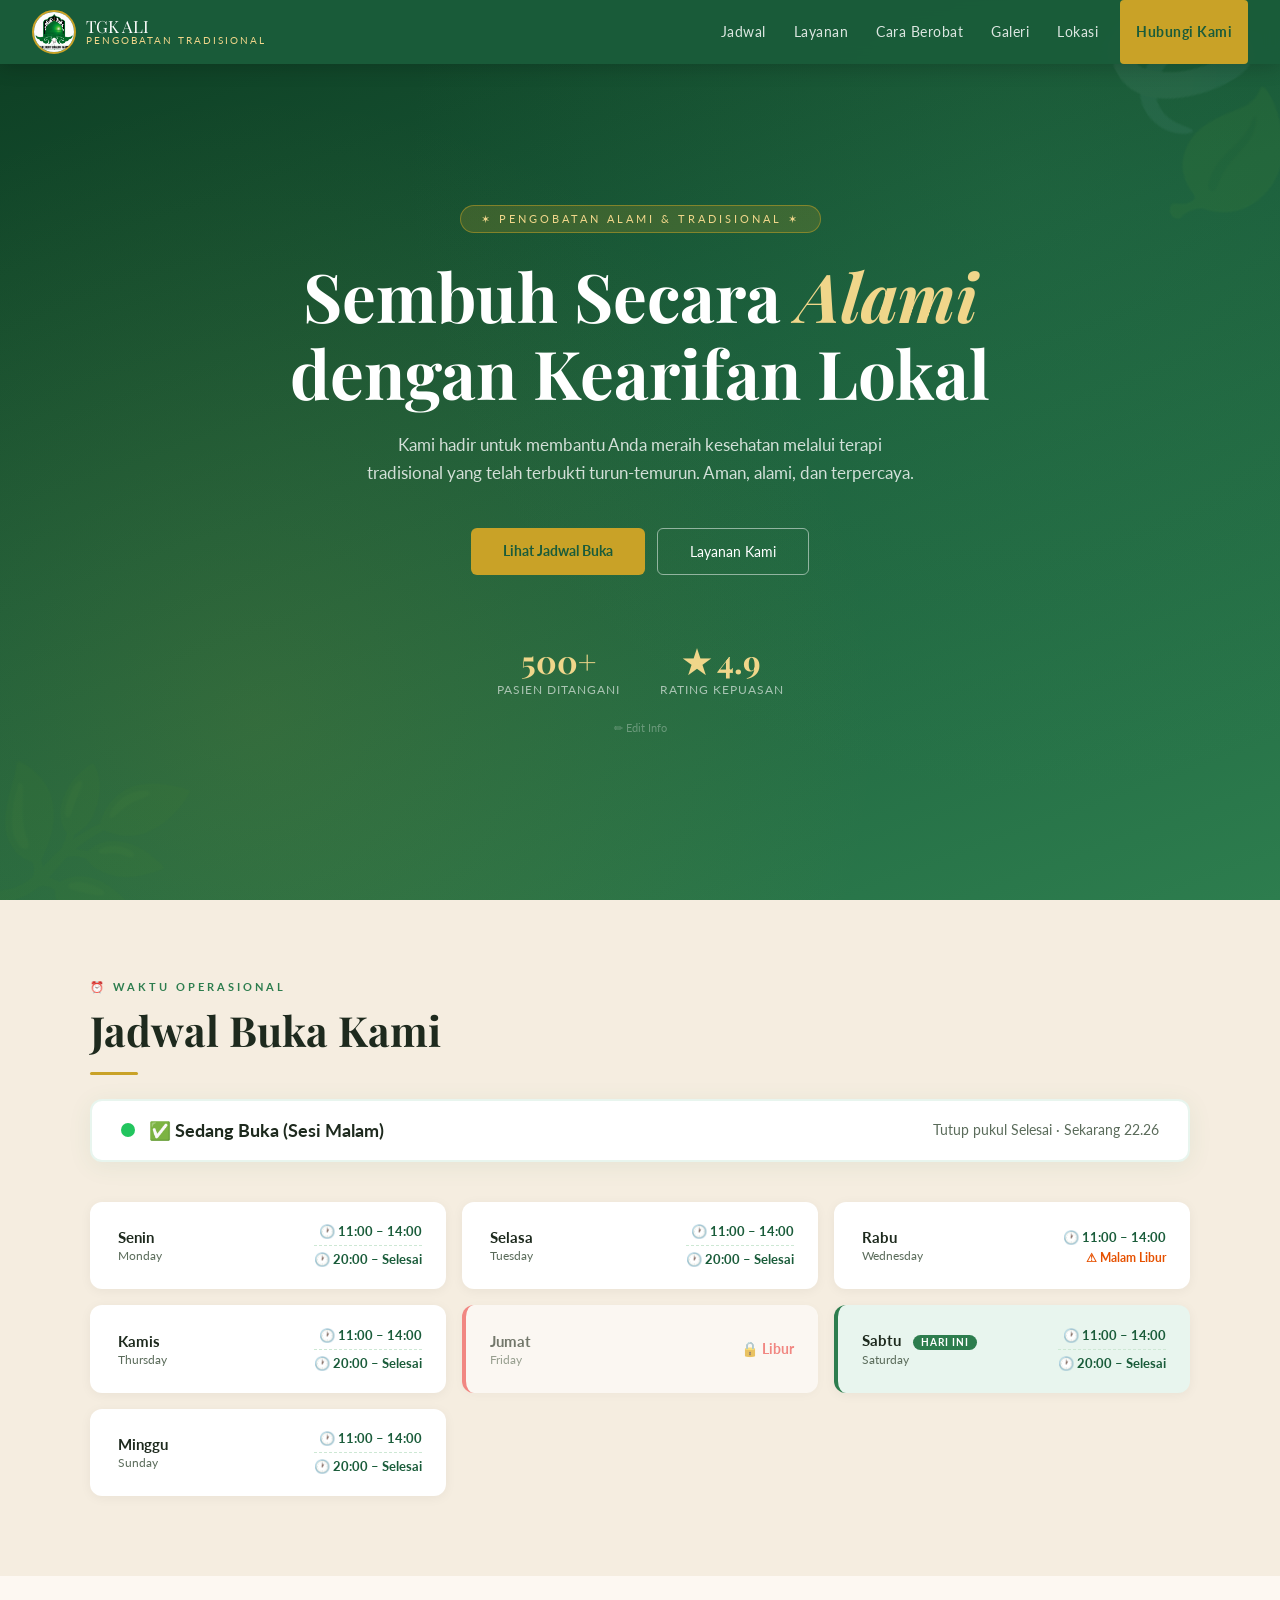
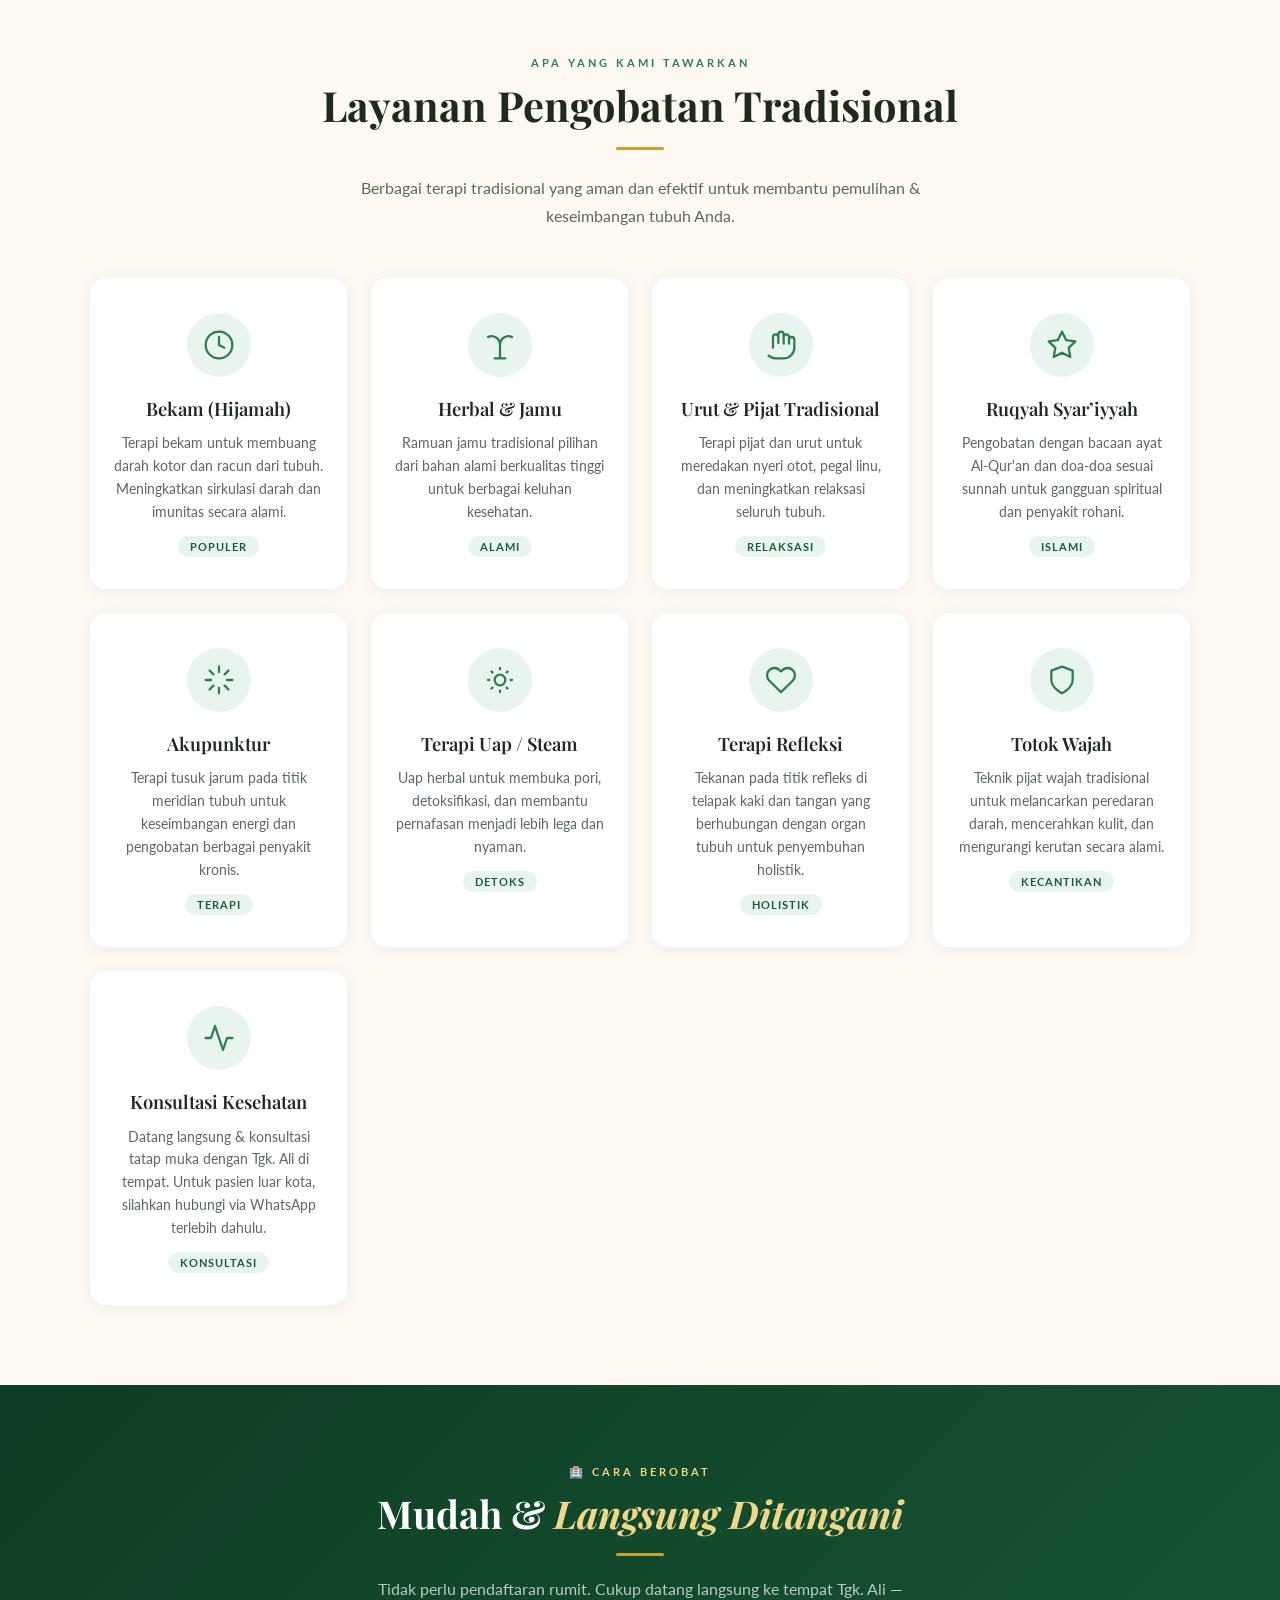
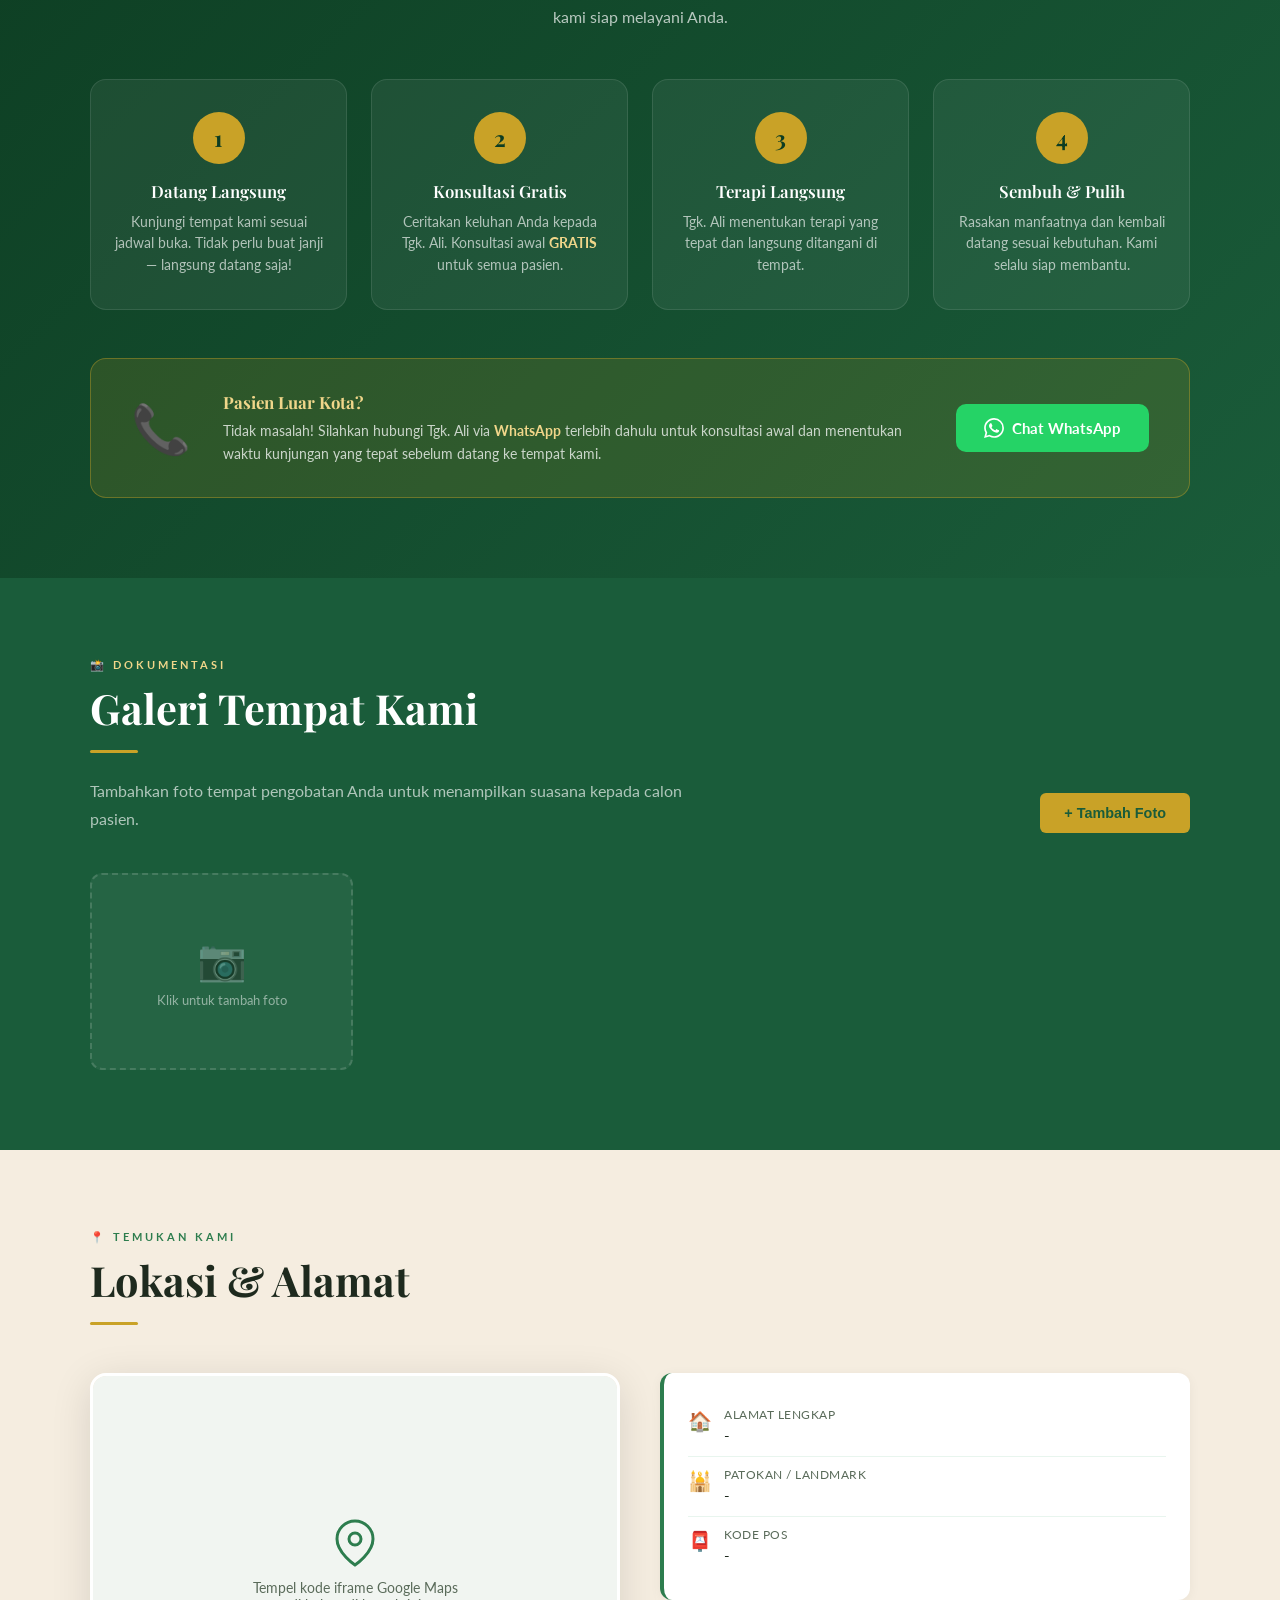
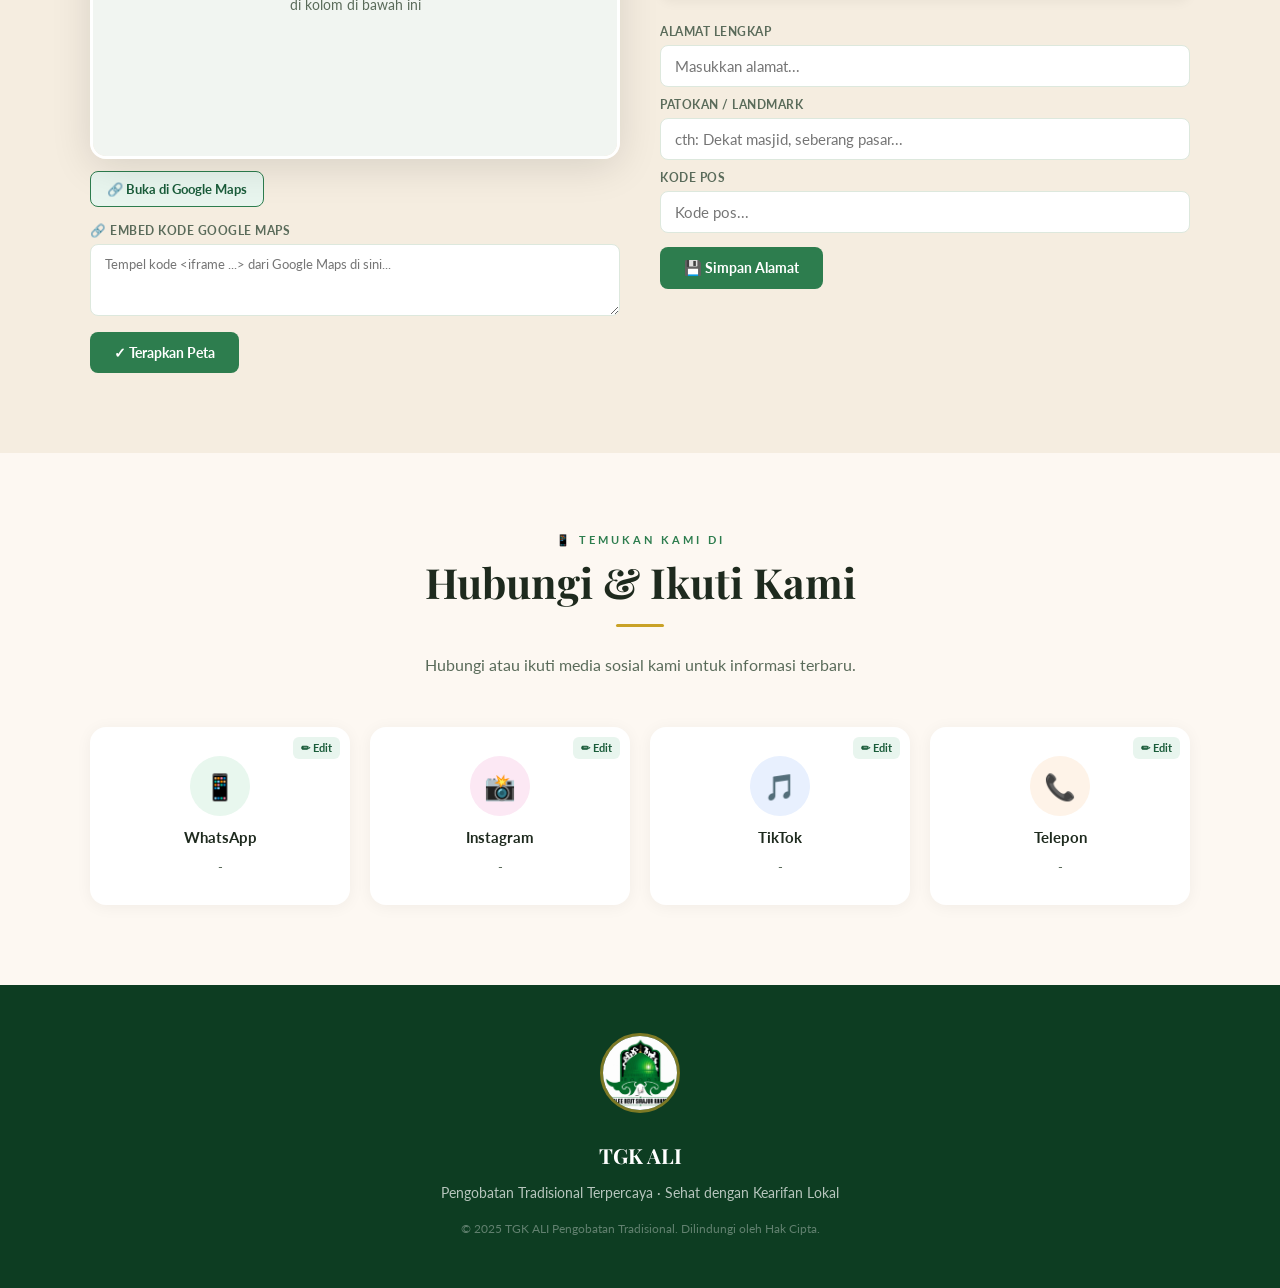
==== index.html @ 370a88fe "Refactor hero section and update address details" ====
<!DOCTYPE html>
<html lang="id">
<head>
<meta charset="UTF-8">
<meta name="viewport" content="width=device-width, initial-scale=1.0">
<title>Pengobatan Tradisional TGK ALI</title>
<link rel="preconnect" href="https://fonts.googleapis.com">
<link href="https://fonts.googleapis.com/css2?family=Playfair+Display:ital,wght@0,400;0,600;0,700;1,400&family=Lato:wght@300;400;700&display=swap" rel="stylesheet">
<link rel="stylesheet" href="style.css">
</head>
<body>

<!-- NAV -->
<nav>
  <a href="#hero" class="nav-brand">
    <img src="[data-uri]" alt="Logo" class="nav-logo-img">
    <div class="nav-brand-text">TGK ALI<small>Pengobatan Tradisional</small></div>
  </a>
  <ul class="nav-links">
    <li><a href="#jadwal">Jadwal</a></li>
    <li><a href="#layanan">Layanan</a></li>
    <li><a href="#daftar">Cara Berobat</a></li>
    <li><a href="#galeri">Galeri</a></li>
    <li><a href="#maps">Lokasi</a></li>
    <li><a href="#kontak" class="nav-cta">Hubungi Kami</a></li>
  </ul>
  <div class="hamburger" onclick="toggleMenu()">
    <span></span><span></span><span></span>
  </div>
</nav>
<div class="mobile-menu" id="mobileMenu">
  <a href="#jadwal" onclick="toggleMenu()">&#x23F0; Jadwal</a>
  <a href="#layanan" onclick="toggleMenu()">Layanan</a>
  <a href="#daftar" onclick="toggleMenu()">&#x1F3E5; Cara Berobat</a>
  <a href="#galeri" onclick="toggleMenu()">&#x1F4F8; Galeri</a>
  <a href="#maps" onclick="toggleMenu()">&#x1F4CD; Lokasi</a>
  <a href="#kontak" onclick="toggleMenu()">&#x1F4DE; Hubungi Kami</a>
</div>

<!-- HERO -->
<section id="hero">
  <div class="hero-pattern"></div>
  <div class="hero-leaf l1">&#x1F343;</div>
  <div class="hero-leaf l2">&#x1F33F;</div>
  <div class="hero-content">
    <div class="hero-badge">&#x2736; Pengobatan Alami &amp; Tradisional &#x2736;</div>
    <h1 class="hero-title">Sembuh Secara <em>Alami</em><br>dengan Kearifan Lokal</h1>
    <p class="hero-sub">Kami hadir untuk membantu Anda meraih kesehatan melalui terapi tradisional yang telah terbukti turun-temurun. Aman, alami, dan terpercaya.</p>
    <div class="hero-btns">
      <a href="#jadwal" class="btn-emas">Lihat Jadwal Buka</a>
      <a href="#layanan" class="btn-outline">Layanan Kami</a>
    </div>
    <div class="hero-stats">
      <div class="hero-stat">
        <div class="hero-stat-num" id="statPasien">500+</div>
        <div class="hero-stat-lbl">Pasien Ditangani</div>
      </div>
      <div class="hero-stat">
        <div class="hero-stat-num" id="statRating">&#x2605; 4.9</div>
        <div class="hero-stat-lbl">Rating Kepuasan</div>
      </div>
    </div>
    <p style="margin-top:1.5rem;font-size:0.7rem;color:rgba(255,255,255,0.3);cursor:pointer;" onclick="bukaEditStats()">&#x270F; Edit Info</p>
  </div>
</section>

<!-- JADWAL -->
<section id="jadwal">
  <div class="container">
    <div class="reveal">
      <div class="section-label">&#x23F0; Waktu Operasional</div>
      <h2 class="section-title">Jadwal Buka Kami</h2>
      <div class="section-line"></div>
    </div>
    <div class="status-bar reveal" id="statusBar">
      <div class="status-dot" id="statusDot"></div>
      <span class="status-text" id="statusTeks">Memuat status...</span>
      <span class="status-sub" id="statusSub"></span>
    </div>
    <div class="jadwal-grid reveal" id="jadwalGrid"></div>
  </div>
</section>

<!-- LAYANAN -->
<section id="layanan">
  <div class="container">
    <div style="text-align:center;" class="reveal">
      <div class="section-label">Apa yang Kami Tawarkan</div>
      <h2 class="section-title">Layanan Pengobatan Tradisional</h2>
      <div class="section-line" style="margin:0 auto 1.5rem;"></div>
      <p class="section-desc" style="margin:0 auto;">Berbagai terapi tradisional yang aman dan efektif untuk membantu pemulihan &amp; keseimbangan tubuh Anda.</p>
    </div>
    <div class="layanan-grid reveal">
      <div class="layanan-card">
        <div class="layanan-icon"><svg width="32" height="32" viewBox="0 0 24 24" fill="none" stroke="#2d7d4e" stroke-width="1.7" stroke-linecap="round" stroke-linejoin="round"><circle cx="12" cy="12" r="10"/><polyline points="12 6 12 12 16 14"/></svg></div>
        <div class="layanan-name">Bekam (Hijamah)</div>
        <p class="layanan-desc">Terapi bekam untuk membuang darah kotor dan racun dari tubuh. Meningkatkan sirkulasi darah dan imunitas secara alami.</p>
        <div class="layanan-tag">Populer</div>
      </div>
      <div class="layanan-card">
        <div class="layanan-icon"><svg width="32" height="32" viewBox="0 0 24 24" fill="none" stroke="#2d7d4e" stroke-width="1.7" stroke-linecap="round" stroke-linejoin="round"><path d="M12 22V12M12 12C12 7 7 4 3 6M12 12C12 7 17 4 21 6M8 22h8"/></svg></div>
        <div class="layanan-name">Herbal &amp; Jamu</div>
        <p class="layanan-desc">Ramuan jamu tradisional pilihan dari bahan alami berkualitas tinggi untuk berbagai keluhan kesehatan.</p>
        <div class="layanan-tag">Alami</div>
      </div>
      <div class="layanan-card">
        <div class="layanan-icon"><svg width="32" height="32" viewBox="0 0 24 24" fill="none" stroke="#2d7d4e" stroke-width="1.7" stroke-linecap="round" stroke-linejoin="round"><path d="M18 11V6a2 2 0 0 0-4 0v5M14 10V4a2 2 0 0 0-4 0v6M10 10.5V6a2 2 0 0 0-4 0v8"/><path d="M18 8a2 2 0 1 1 4 0v6a8 8 0 0 1-8 8H8a8 8 0 0 1-5.29-2.03"/></svg></div>
        <div class="layanan-name">Urut &amp; Pijat Tradisional</div>
        <p class="layanan-desc">Terapi pijat dan urut untuk meredakan nyeri otot, pegal linu, dan meningkatkan relaksasi seluruh tubuh.</p>
        <div class="layanan-tag">Relaksasi</div>
      </div>
      <div class="layanan-card">
        <div class="layanan-icon"><svg width="32" height="32" viewBox="0 0 24 24" fill="none" stroke="#2d7d4e" stroke-width="1.7" stroke-linecap="round" stroke-linejoin="round"><path d="M12 2l3.09 6.26L22 9.27l-5 4.87 1.18 6.88L12 17.77l-6.18 3.25L7 14.14 2 9.27l6.91-1.01L12 2z"/></svg></div>
        <div class="layanan-name">Ruqyah Syar&#x2019;iyyah</div>
        <p class="layanan-desc">Pengobatan dengan bacaan ayat Al-Qur&#x27;an dan doa-doa sesuai sunnah untuk gangguan spiritual dan penyakit rohani.</p>
        <div class="layanan-tag">Islami</div>
      </div>
      <div class="layanan-card">
        <div class="layanan-icon"><svg width="32" height="32" viewBox="0 0 24 24" fill="none" stroke="#2d7d4e" stroke-width="1.7" stroke-linecap="round"><line x1="12" y1="2" x2="12" y2="6"/><line x1="12" y1="18" x2="12" y2="22"/><line x1="4.93" y1="4.93" x2="7.76" y2="7.76"/><line x1="16.24" y1="16.24" x2="19.07" y2="19.07"/><line x1="2" y1="12" x2="6" y2="12"/><line x1="18" y1="12" x2="22" y2="12"/><line x1="4.93" y1="19.07" x2="7.76" y2="16.24"/><line x1="16.24" y1="7.76" x2="19.07" y2="4.93"/></svg></div>
        <div class="layanan-name">Akupunktur</div>
        <p class="layanan-desc">Terapi tusuk jarum pada titik meridian tubuh untuk keseimbangan energi dan pengobatan berbagai penyakit kronis.</p>
        <div class="layanan-tag">Terapi</div>
      </div>
      <div class="layanan-card">
        <div class="layanan-icon"><svg width="32" height="32" viewBox="0 0 24 24" fill="none" stroke="#2d7d4e" stroke-width="1.7" stroke-linecap="round"><circle cx="12" cy="12" r="4"/><path d="M3 12h1m16 0h1M12 3v1m0 16v1M5.6 5.6l.7.7m11.4-.7l-.7.7M5.6 18.4l.7-.7m11.4.7l-.7-.7"/></svg></div>
        <div class="layanan-name">Terapi Uap / Steam</div>
        <p class="layanan-desc">Uap herbal untuk membuka pori, detoksifikasi, dan membantu pernafasan menjadi lebih lega dan nyaman.</p>
        <div class="layanan-tag">Detoks</div>
      </div>
      <div class="layanan-card">
        <div class="layanan-icon"><svg width="32" height="32" viewBox="0 0 24 24" fill="none" stroke="#2d7d4e" stroke-width="1.7" stroke-linecap="round" stroke-linejoin="round"><path d="M20.84 4.61a5.5 5.5 0 0 0-7.78 0L12 5.67l-1.06-1.06a5.5 5.5 0 0 0-7.78 7.78l1.06 1.06L12 21.23l7.78-7.78 1.06-1.06a5.5 5.5 0 0 0 0-7.78z"/></svg></div>
        <div class="layanan-name">Terapi Refleksi</div>
        <p class="layanan-desc">Tekanan pada titik refleks di telapak kaki dan tangan yang berhubungan dengan organ tubuh untuk penyembuhan holistik.</p>
        <div class="layanan-tag">Holistik</div>
      </div>
      <div class="layanan-card">
        <div class="layanan-icon"><svg width="32" height="32" viewBox="0 0 24 24" fill="none" stroke="#2d7d4e" stroke-width="1.7" stroke-linecap="round" stroke-linejoin="round"><path d="M12 22s8-4 8-10V5l-8-3-8 3v7c0 6 8 10 8 10z"/></svg></div>
        <div class="layanan-name">Totok Wajah</div>
        <p class="layanan-desc">Teknik pijat wajah tradisional untuk melancarkan peredaran darah, mencerahkan kulit, dan mengurangi kerutan secara alami.</p>
        <div class="layanan-tag">Kecantikan</div>
      </div>
      <div class="layanan-card">
        <div class="layanan-icon"><svg width="32" height="32" viewBox="0 0 24 24" fill="none" stroke="#2d7d4e" stroke-width="1.7" stroke-linecap="round" stroke-linejoin="round"><path d="M22 12h-4l-3 9L9 3l-3 9H2"/></svg></div>
        <div class="layanan-name">Konsultasi Kesehatan</div>
        <p class="layanan-desc">Datang langsung &amp; konsultasi tatap muka dengan Tgk. Ali di tempat. Untuk pasien luar kota, silahkan hubungi via WhatsApp terlebih dahulu.</p>
        <div class="layanan-tag">Konsultasi</div>
      </div>
    </div>
  </div>
</section>

<!-- CARA BEROBAT -->
<section id="daftar" style="background:linear-gradient(135deg,#0d3d22 0%,#1a5c3a 100%);padding:80px 2rem;">
  <div class="container">
    <div style="text-align:center;" class="reveal">
      <div style="font-size:0.7rem;letter-spacing:3px;text-transform:uppercase;color:#f0d68a;font-weight:700;margin-bottom:0.6rem;">&#x1F3E5; Cara Berobat</div>
      <h2 style="font-family:'Playfair Display',Georgia,serif;font-size:clamp(1.8rem,3vw,2.6rem);color:#fff;line-height:1.25;margin-bottom:1rem;">Mudah &amp; <em style="color:#f0d68a;font-style:italic;">Langsung Ditangani</em></h2>
      <div style="width:48px;height:3px;background:#c9a227;border-radius:2px;margin:0 auto 1.2rem;"></div>
      <p style="color:rgba(255,255,255,0.7);font-size:1rem;line-height:1.75;max-width:560px;margin:0 auto;">Tidak perlu pendaftaran rumit. Cukup datang langsung ke tempat Tgk. Ali &mdash; kami siap melayani Anda.</p>
    </div>
    <div style="display:grid;grid-template-columns:repeat(auto-fit,minmax(200px,1fr));gap:24px;margin:3rem 0;" class="reveal">
      <div style="text-align:center;padding:2rem 1.2rem;background:rgba(255,255,255,0.06);border:1px solid rgba(255,255,255,0.1);border-radius:16px;">
        <div style="width:52px;height:52px;background:#c9a227;border-radius:50%;display:flex;align-items:center;justify-content:center;margin:0 auto 1rem;font-family:'Playfair Display',serif;font-size:1.4rem;font-weight:700;color:#0d3d22;">1</div>
        <div style="font-family:'Playfair Display',serif;color:#fff;font-size:1.05rem;font-weight:600;margin-bottom:0.6rem;">Datang Langsung</div>
        <p style="color:rgba(255,255,255,0.65);font-size:0.85rem;line-height:1.6;">Kunjungi tempat kami sesuai jadwal buka. Tidak perlu buat janji &mdash; langsung datang saja!</p>
      </div>
      <div style="text-align:center;padding:2rem 1.2rem;background:rgba(255,255,255,0.06);border:1px solid rgba(255,255,255,0.1);border-radius:16px;">
        <div style="width:52px;height:52px;background:#c9a227;border-radius:50%;display:flex;align-items:center;justify-content:center;margin:0 auto 1rem;font-family:'Playfair Display',serif;font-size:1.4rem;font-weight:700;color:#0d3d22;">2</div>
        <div style="font-family:'Playfair Display',serif;color:#fff;font-size:1.05rem;font-weight:600;margin-bottom:0.6rem;">Konsultasi Gratis</div>
        <p style="color:rgba(255,255,255,0.65);font-size:0.85rem;line-height:1.6;">Ceritakan keluhan Anda kepada Tgk. Ali. Konsultasi awal <strong style="color:#f0d68a;">GRATIS</strong> untuk semua pasien.</p>
      </div>
      <div style="text-align:center;padding:2rem 1.2rem;background:rgba(255,255,255,0.06);border:1px solid rgba(255,255,255,0.1);border-radius:16px;">
        <div style="width:52px;height:52px;background:#c9a227;border-radius:50%;display:flex;align-items:center;justify-content:center;margin:0 auto 1rem;font-family:'Playfair Display',serif;font-size:1.4rem;font-weight:700;color:#0d3d22;">3</div>
        <div style="font-family:'Playfair Display',serif;color:#fff;font-size:1.05rem;font-weight:600;margin-bottom:0.6rem;">Terapi Langsung</div>
        <p style="color:rgba(255,255,255,0.65);font-size:0.85rem;line-height:1.6;">Tgk. Ali menentukan terapi yang tepat dan langsung ditangani di tempat.</p>
      </div>
      <div style="text-align:center;padding:2rem 1.2rem;background:rgba(255,255,255,0.06);border:1px solid rgba(255,255,255,0.1);border-radius:16px;">
        <div style="width:52px;height:52px;background:#c9a227;border-radius:50%;display:flex;align-items:center;justify-content:center;margin:0 auto 1rem;font-family:'Playfair Display',serif;font-size:1.4rem;font-weight:700;color:#0d3d22;">4</div>
        <div style="font-family:'Playfair Display',serif;color:#fff;font-size:1.05rem;font-weight:600;margin-bottom:0.6rem;">Sembuh &amp; Pulih</div>
        <p style="color:rgba(255,255,255,0.65);font-size:0.85rem;line-height:1.6;">Rasakan manfaatnya dan kembali datang sesuai kebutuhan. Kami selalu siap membantu.</p>
      </div>
    </div>
    <div class="reveal" style="background:rgba(201,162,39,0.15);border:1.5px solid rgba(201,162,39,0.4);border-radius:16px;padding:2rem 2.5rem;display:flex;align-items:center;gap:2rem;flex-wrap:wrap;">
      <div style="font-size:3rem;flex-shrink:0;">&#x1F4DE;</div>
      <div style="flex:1;min-width:200px;">
        <div style="color:#f0d68a;font-weight:700;font-size:1.05rem;font-family:'Playfair Display',serif;margin-bottom:0.4rem;">Pasien Luar Kota?</div>
        <p style="color:rgba(255,255,255,0.75);font-size:0.9rem;line-height:1.6;">Tidak masalah! Silahkan hubungi Tgk. Ali via <strong style="color:#f0d68a;">WhatsApp</strong> terlebih dahulu untuk konsultasi awal dan menentukan waktu kunjungan yang tepat sebelum datang ke tempat kami.</p>
      </div>
      <button onclick="bukaWA()" style="background:#25d366;color:#fff;font-weight:700;padding:14px 28px;border-radius:10px;border:none;cursor:pointer;font-size:0.92rem;font-family:'Lato',sans-serif;display:flex;align-items:center;gap:8px;white-space:nowrap;transition:all 0.2s;flex-shrink:0;" onmouseover="this.style.background='#1fba58'" onmouseout="this.style.background='#25d366'">
        <svg width="20" height="20" viewBox="0 0 24 24" fill="currentColor"><path d="M17.472 14.382c-.297-.149-1.758-.867-2.03-.967-.273-.099-.471-.148-.67.15-.197.297-.767.966-.94 1.164-.173.199-.347.223-.644.075-.297-.15-1.255-.463-2.39-1.475-.883-.788-1.48-1.761-1.653-2.059-.173-.297-.018-.458.13-.606.134-.133.298-.347.446-.52.149-.174.198-.298.298-.497.099-.198.05-.371-.025-.52-.075-.149-.669-1.612-.916-2.207-.242-.579-.487-.5-.669-.51-.173-.008-.371-.01-.57-.01-.198 0-.52.074-.792.372-.272.297-1.04 1.016-1.04 2.479 0 1.462 1.065 2.875 1.213 3.074.149.198 2.096 3.2 5.077 4.487.709.306 1.262.489 1.694.625.712.227 1.36.195 1.871.118.571-.085 1.758-.719 2.006-1.413.248-.694.248-1.289.173-1.413-.074-.124-.272-.198-.57-.347m-5.421 7.403h-.004a9.87 9.87 0 0 1-5.031-1.378l-.361-.214-3.741.982.998-3.648-.235-.374a9.86 9.86 0 0 1-1.51-5.26c.001-5.45 4.436-9.884 9.888-9.884 2.64 0 5.122 1.03 6.988 2.898a9.825 9.825 0 0 1 2.893 6.994c-.003 5.45-4.437 9.884-9.885 9.884m8.413-18.297A11.815 11.815 0 0 0 12.05 0C5.495 0 .16 5.335.157 11.892c0 2.096.547 4.142 1.588 5.945L.057 24l6.305-1.654a11.882 11.882 0 0 0 5.683 1.448h.005c6.554 0 11.89-5.335 11.893-11.893a11.821 11.821 0 0 0-3.48-8.413z"/></svg>
        Chat WhatsApp
      </button>
    </div>
  </div>
</section>

<!-- GALERI -->
<section id="galeri">
  <div class="container">
    <div class="reveal" style="display:flex;justify-content:space-between;align-items:flex-end;flex-wrap:wrap;gap:1rem;">
      <div>
        <div class="section-label">&#x1F4F8; Dokumentasi</div>
        <h2 class="section-title" style="color:#fff;">Galeri Tempat Kami</h2>
        <div class="section-line"></div>
        <p class="section-desc" style="color:rgba(255,255,255,0.65);">Tambahkan foto tempat pengobatan Anda untuk menampilkan suasana kepada calon pasien.</p>
      </div>
      <button class="btn-tambah-foto" onclick="document.getElementById('inputFoto').click()">+ Tambah Foto</button>
    </div>
    <input type="file" id="inputFoto" accept="image/*" multiple onchange="tambahFoto(this)">
    <div class="galeri-grid reveal" id="galeriGrid">
      <div class="foto-item" onclick="document.getElementById('inputFoto').click()">
        <div class="foto-placeholder-icon">&#x1F4F7;</div>
        <div class="foto-placeholder-txt">Klik untuk tambah foto</div>
      </div>
    </div>
  </div>
</section>
<div class="modal-overlay" id="modalFoto" onclick="tutupModal()">
  <button class="modal-close" onclick="tutupModal()">&#x2715;</button>
  <img class="modal-img" id="modalImg" src="" alt="Foto">
</div>

<!-- MAPS -->
<section id="maps">
  <div class="container">
    <div class="reveal">
      <div class="section-label">&#x1F4CD; Temukan Kami</div>
      <h2 class="section-title">Lokasi &amp; Alamat</h2>
      <div class="section-line"></div>
    </div>
    <div class="maps-wrap reveal">
      <div>
        <div class="maps-frame" style="position:relative;">
          <iframe id="mapsFrame" src="about:blank" allowfullscreen loading="lazy" referrerpolicy="no-referrer-when-downgrade"></iframe>
          <div id="mapsPlaceholder" style="position:absolute;inset:0;background:#f1f5f1;display:flex;flex-direction:column;align-items:center;justify-content:center;gap:12px;border-radius:13px;">
            <svg width="48" height="48" viewBox="0 0 24 24" fill="none" stroke="#2d7d4e" stroke-width="1.5"><path d="M21 10c0 7-9 13-9 13s-9-6-9-13a9 9 0 0 1 18 0z"/><circle cx="12" cy="10" r="3"/></svg>
            <p style="color:#5a6b5a;font-size:0.9rem;text-align:center;padding:0 1rem;">Tempel kode iframe Google Maps<br>di kolom di bawah ini</p>
          </div>
        </div>
        <div style="margin-top:12px;display:flex;gap:8px;flex-wrap:wrap;">
          <button onclick="bukaGMaps()" style="background:var(--hijau-pucat);border:1.5px solid var(--hijau);border-radius:8px;padding:9px 16px;color:var(--hijau-tua);font-weight:700;font-size:0.82rem;font-family:'Lato',sans-serif;cursor:pointer;">&#x1F517; Buka di Google Maps</button>
        </div>
        <div class="maps-input-group" style="margin-top:16px;">
          <div class="form-group">
            <label class="form-label">&#x1F517; Embed Kode Google Maps</label>
            <textarea class="form-input" id="inputMaps" rows="3" placeholder="Tempel kode &lt;iframe ...&gt; dari Google Maps di sini..." style="resize:vertical;font-size:0.82rem;"></textarea>
          </div>
          <button class="btn-hijau" onclick="terapkanMaps()">&#x2713; Terapkan Peta</button>
        </div>
      </div>
      <div>
        <div class="alamat-box">
          <div class="alamat-item">
            <div class="alamat-icon">&#x1F3E0;</div>
            <div><div class="alamat-lbl">Alamat Lengkap</div><div class="alamat-val" id="tampilAlamat">-</div></div>
          </div>
          <div class="alamat-item">
            <div class="alamat-icon">&#x1F54C;</div>
            <div><div class="alamat-lbl">Patokan / Landmark</div><div class="alamat-val" id="tampilLandmark">-</div></div>
          </div>
          <div class="alamat-item">
            <div class="alamat-icon">&#x1F4EE;</div>
            <div><div class="alamat-lbl">Kode Pos</div><div class="alamat-val" id="tampilPos">-</div></div>
          </div>
        </div>
        <div style="margin-top:1.5rem;display:flex;flex-direction:column;gap:10px;">
          <div class="form-group"><label class="form-label">Alamat Lengkap</label><input class="form-input" id="inputAlamat" type="text" placeholder="Masukkan alamat..."></div>
          <div class="form-group"><label class="form-label">Patokan / Landmark</label><input class="form-input" id="inputLandmark" type="text" placeholder="cth: Dekat masjid, seberang pasar..."></div>
          <div class="form-group"><label class="form-label">Kode Pos</label><input class="form-input" id="inputPos" type="text" placeholder="Kode pos..."></div>
          <button class="btn-hijau" onclick="simpanAlamat()">&#x1F4BE; Simpan Alamat</button>
        </div>
      </div>
    </div>
  </div>
</section>

<!-- KONTAK -->
<section id="kontak">
  <div class="container">
    <div class="reveal" style="text-align:center;">
      <div class="section-label">&#x1F4F1; Temukan Kami Di</div>
      <h2 class="section-title">Hubungi &amp; Ikuti Kami</h2>
      <div class="section-line" style="margin:0 auto 1.5rem;"></div>
      <p class="section-desc" style="margin:0 auto;">Hubungi atau ikuti media sosial kami untuk informasi terbaru.</p>
    </div>
    <div class="kontak-grid reveal">
      <div class="kontak-card" onclick="bukaLink('wa',event)">
        <button class="btn-edit-kontak" onclick="bukaEditKontak('wa',event)">&#x270F; Edit</button>
        <div class="kontak-circle circle-wa">&#x1F4F1;</div>
        <div class="kontak-name">WhatsApp</div>
        <div class="kontak-val" id="tampilWa">-</div>
      </div>
      <div class="kontak-card" onclick="bukaLink('ig',event)">
        <button class="btn-edit-kontak" onclick="bukaEditKontak('ig',event)">&#x270F; Edit</button>
        <div class="kontak-circle circle-ig">&#x1F4F8;</div>
        <div class="kontak-name">Instagram</div>
        <div class="kontak-val" id="tampilIg">-</div>
      </div>
      <div class="kontak-card" onclick="bukaLink('tt',event)">
        <button class="btn-edit-kontak" onclick="bukaEditKontak('tt',event)">&#x270F; Edit</button>
        <div class="kontak-circle circle-tt">&#x1F3B5;</div>
        <div class="kontak-name">TikTok</div>
        <div class="kontak-val" id="tampilTt">-</div>
      </div>
      <div class="kontak-card" onclick="bukaLink('tel',event)">
        <button class="btn-edit-kontak" onclick="bukaEditKontak('tel',event)">&#x270F; Edit</button>
        <div class="kontak-circle circle-tel">&#x1F4DE;</div>
        <div class="kontak-name">Telepon</div>
        <div class="kontak-val" id="tampilTel">-</div>
      </div>
    </div>
  </div>
</section>

<!-- EDIT KONTAK -->
<div class="edit-overlay" id="editOverlay">
  <div class="edit-modal">
    <h3 id="editJudul">Edit Kontak</h3>
    <div class="form-group">
      <label class="form-label" id="editLabel">Info</label>
      <input class="form-input" id="editInput" type="text">
    </div>
    <div style="display:flex;gap:10px;margin-top:1.2rem;">
      <button class="btn-hijau" onclick="simpanKontak()">&#x1F4BE; Simpan</button>
      <button style="padding:12px 20px;border:1.5px solid #ddd;border-radius:8px;background:none;cursor:pointer;font-family:'Lato',sans-serif;" onclick="tutupEdit()">Batal</button>
    </div>
  </div>
</div>

<!-- EDIT STATS -->
<div class="edit-overlay" id="editStatsOverlay">
  <div class="edit-modal">
    <h3>Edit Info</h3>
    <div class="form-group"><label class="form-label">Jumlah Pasien</label><input class="form-input" id="editPasien" type="text" placeholder="cth: 500+"></div>
    <div class="form-group" style="margin-top:10px;"><label class="form-label">Rating</label><input class="form-input" id="editRating" type="text" placeholder="cth: 4.9"></div>
    <div class="form-group" style="margin-top:10px;"><label class="form-label">Nama Tempat</label><input class="form-input" id="editNama" type="text" placeholder="cth: TGK ALI"></div>
    <div style="display:flex;gap:10px;margin-top:1.2rem;">
      <button class="btn-hijau" onclick="simpanStats()">&#x1F4BE; Simpan</button>
      <button style="padding:12px 20px;border:1.5px solid #ddd;border-radius:8px;background:none;cursor:pointer;font-family:'Lato',sans-serif;" onclick="tutupEditStats()">Batal</button>
    </div>
  </div>
</div>

<!-- FOOTER -->
<footer>
  <img src="[data-uri]" alt="Logo" style="width:80px;height:80px;object-fit:cover;border-radius:50%;border:3px solid rgba(201,162,39,0.6);margin-bottom:1rem;">
  <p style="font-family:'Playfair Display',Georgia,serif;font-size:1.3rem;color:#fff;margin-bottom:0.4rem;"><strong id="footerNama">TGK ALI</strong></p>
  <p>Pengobatan Tradisional Terpercaya &middot; Sehat dengan Kearifan Lokal</p>
  <p style="margin-top:0.8rem;font-size:0.75rem;color:rgba(255,255,255,0.35);">&copy; 2025 TGK ALI Pengobatan Tradisional. Dilindungi oleh Hak Cipta.</p>
</footer>

<script src="script.js"></script>
</body>
</html>
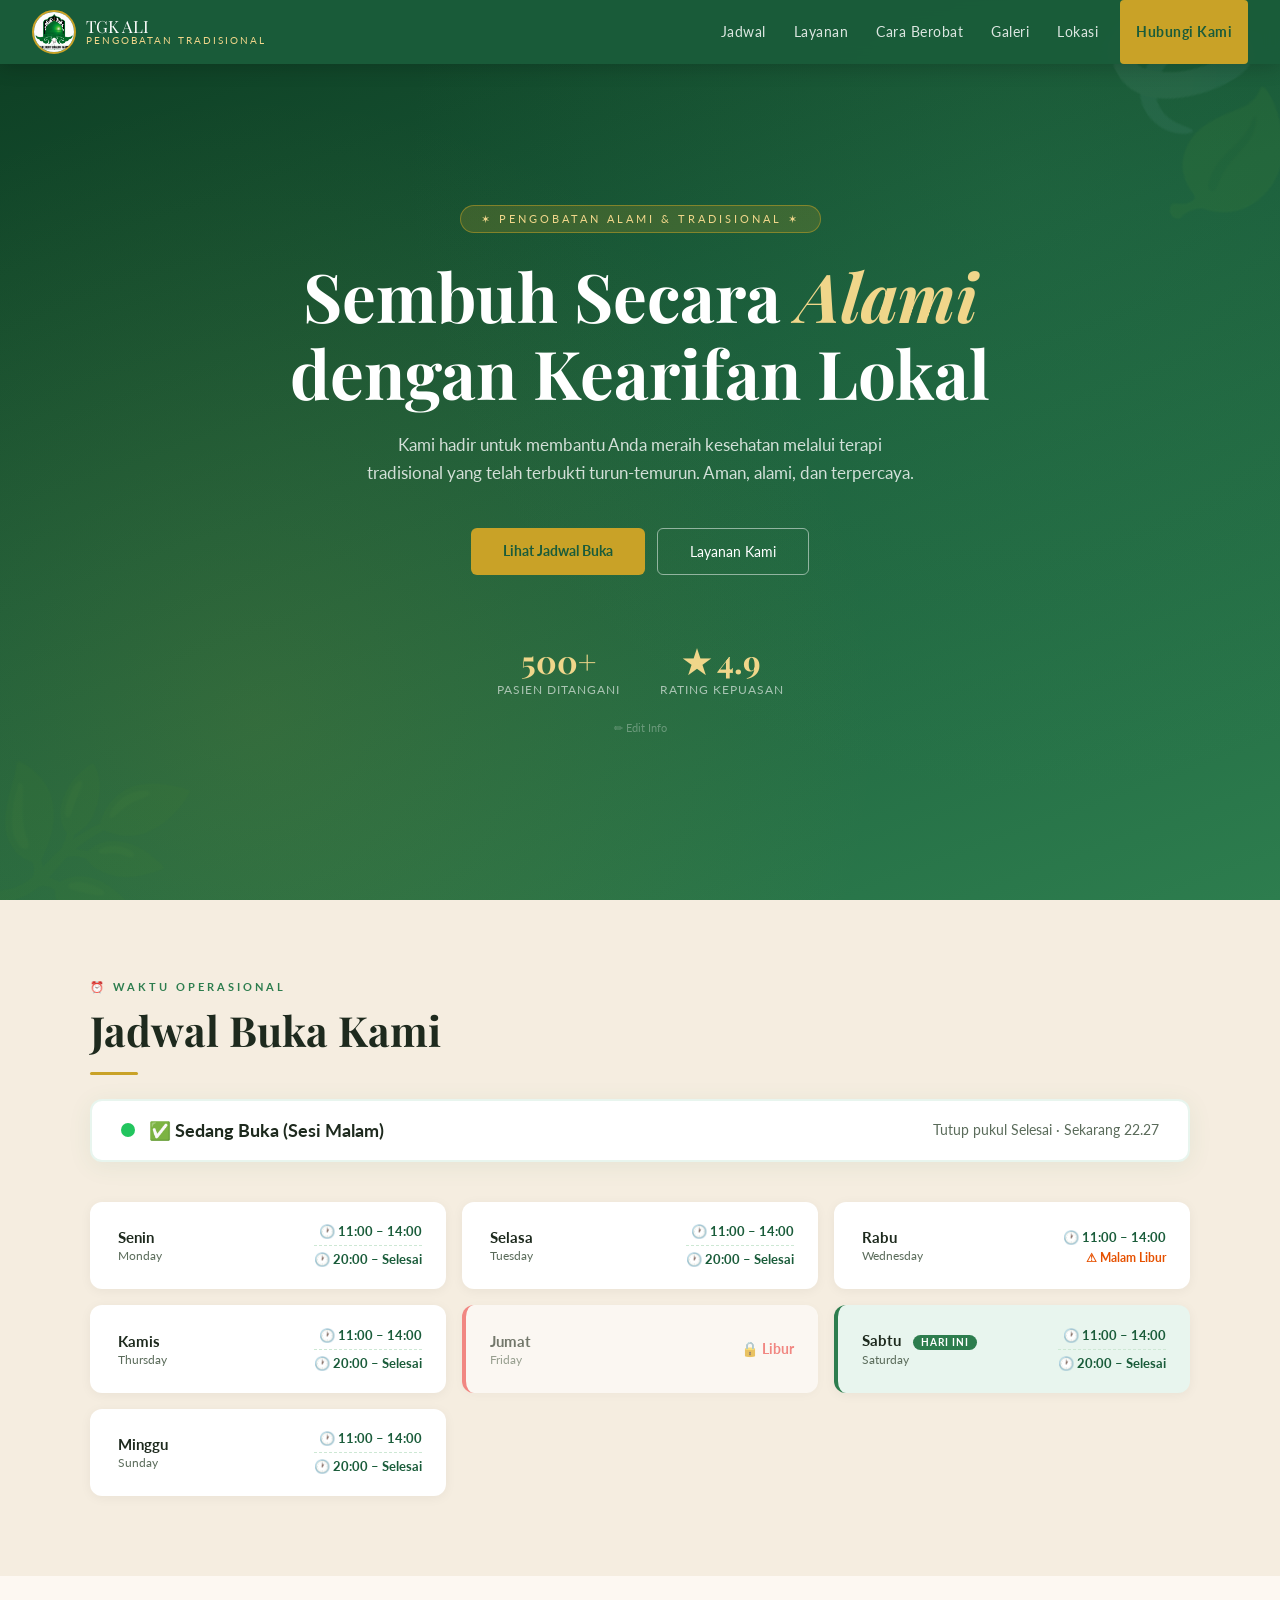
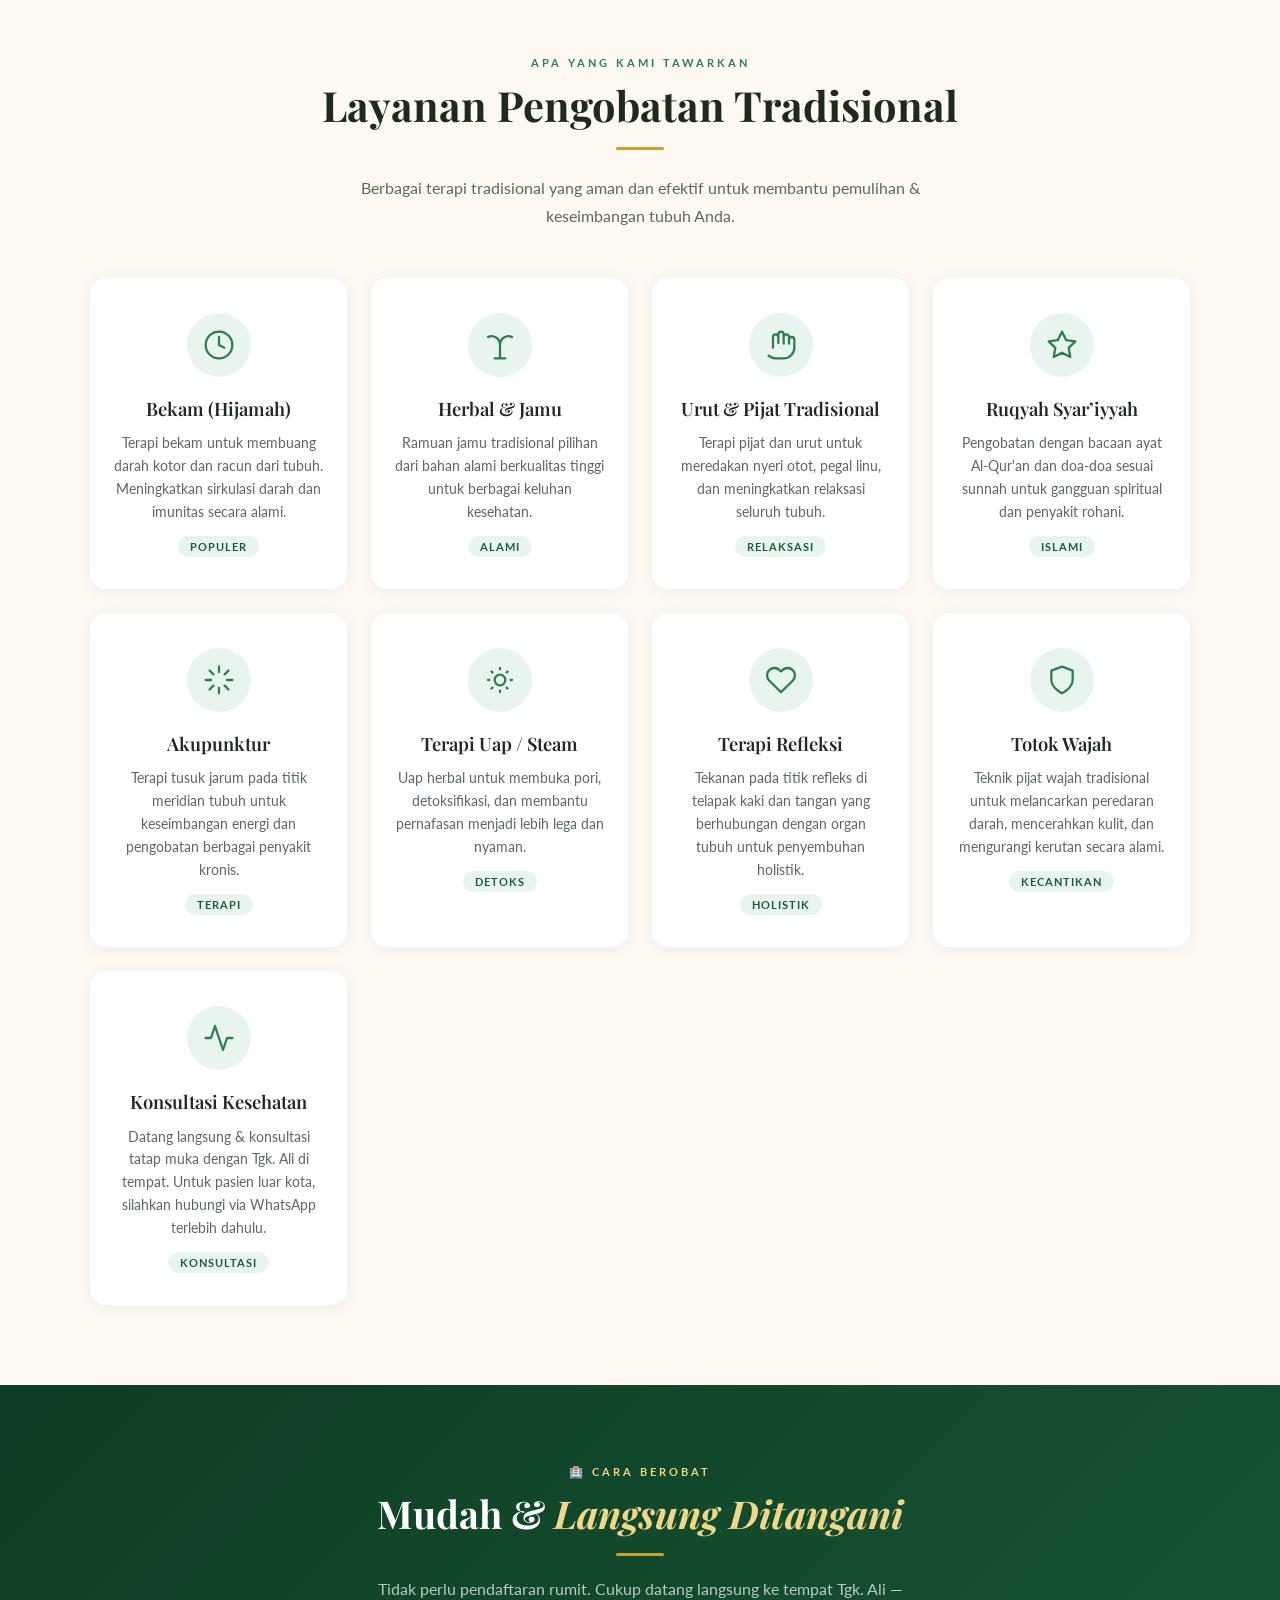
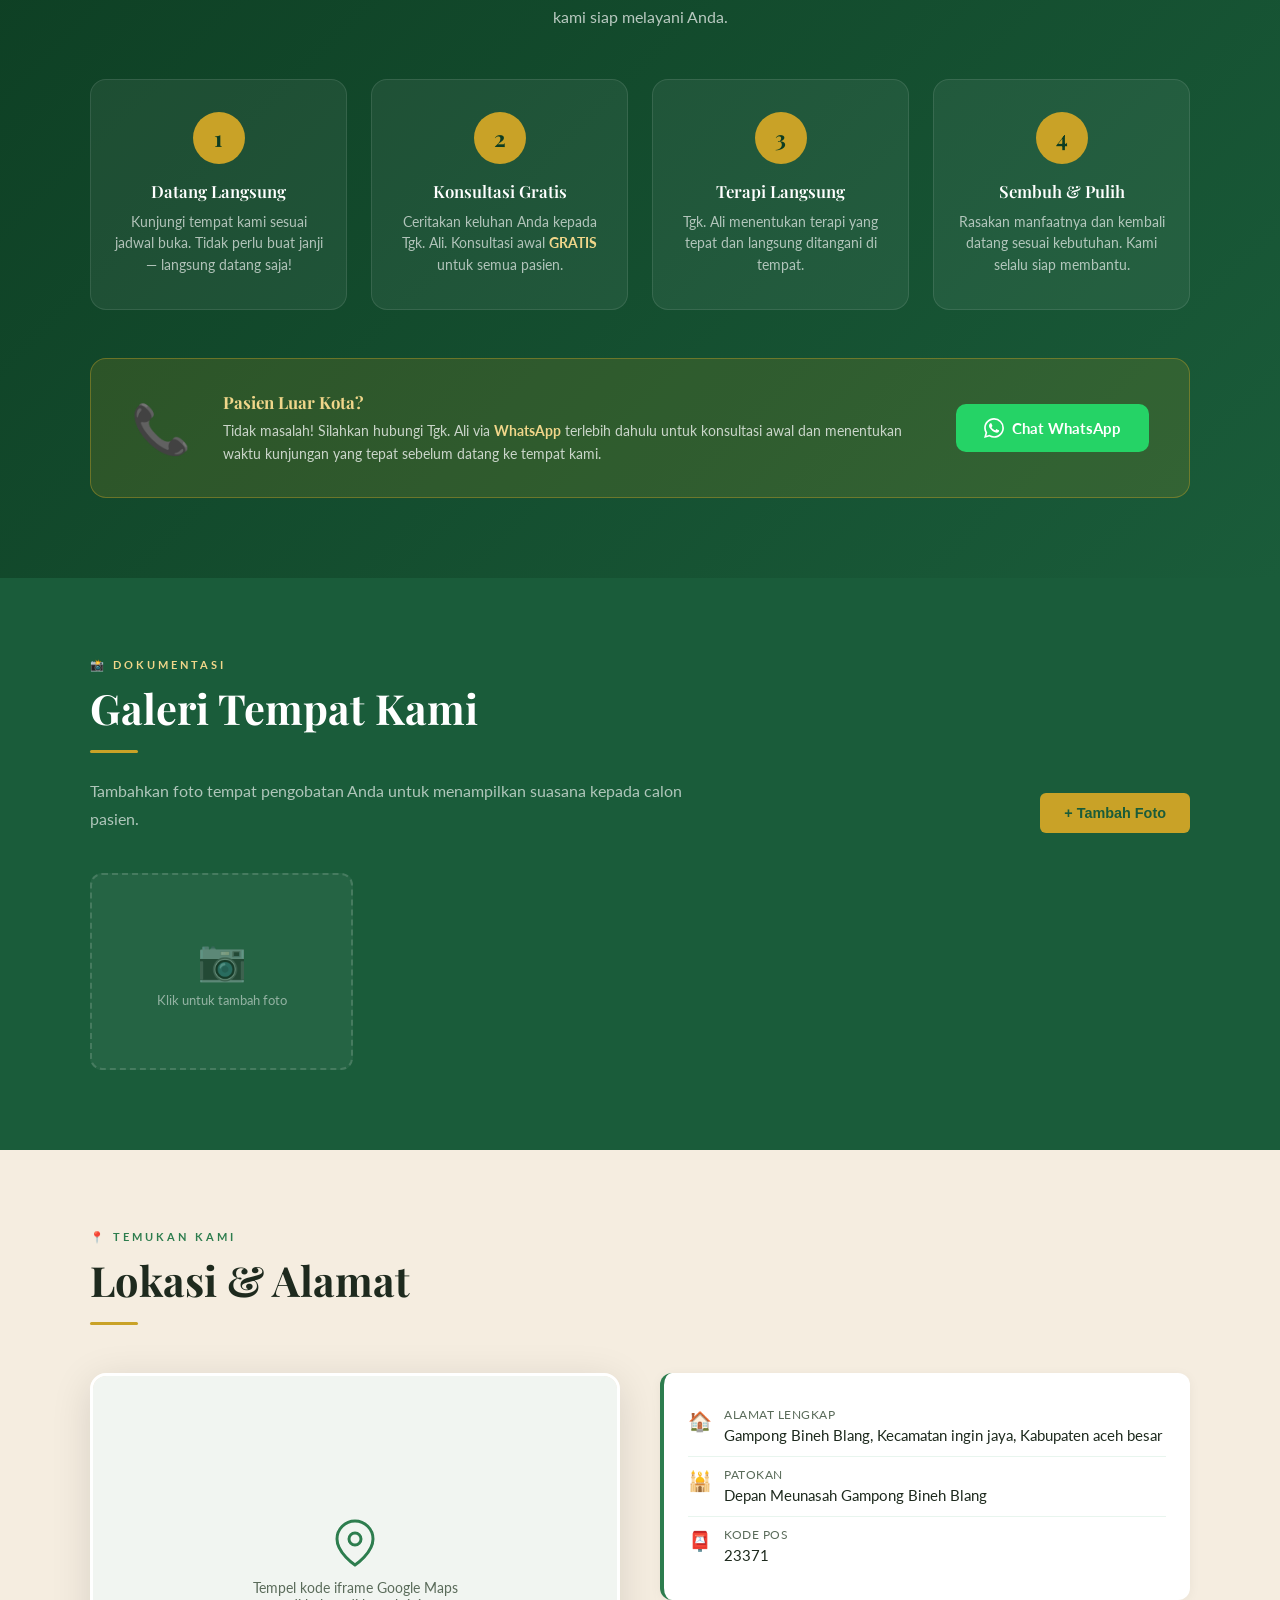
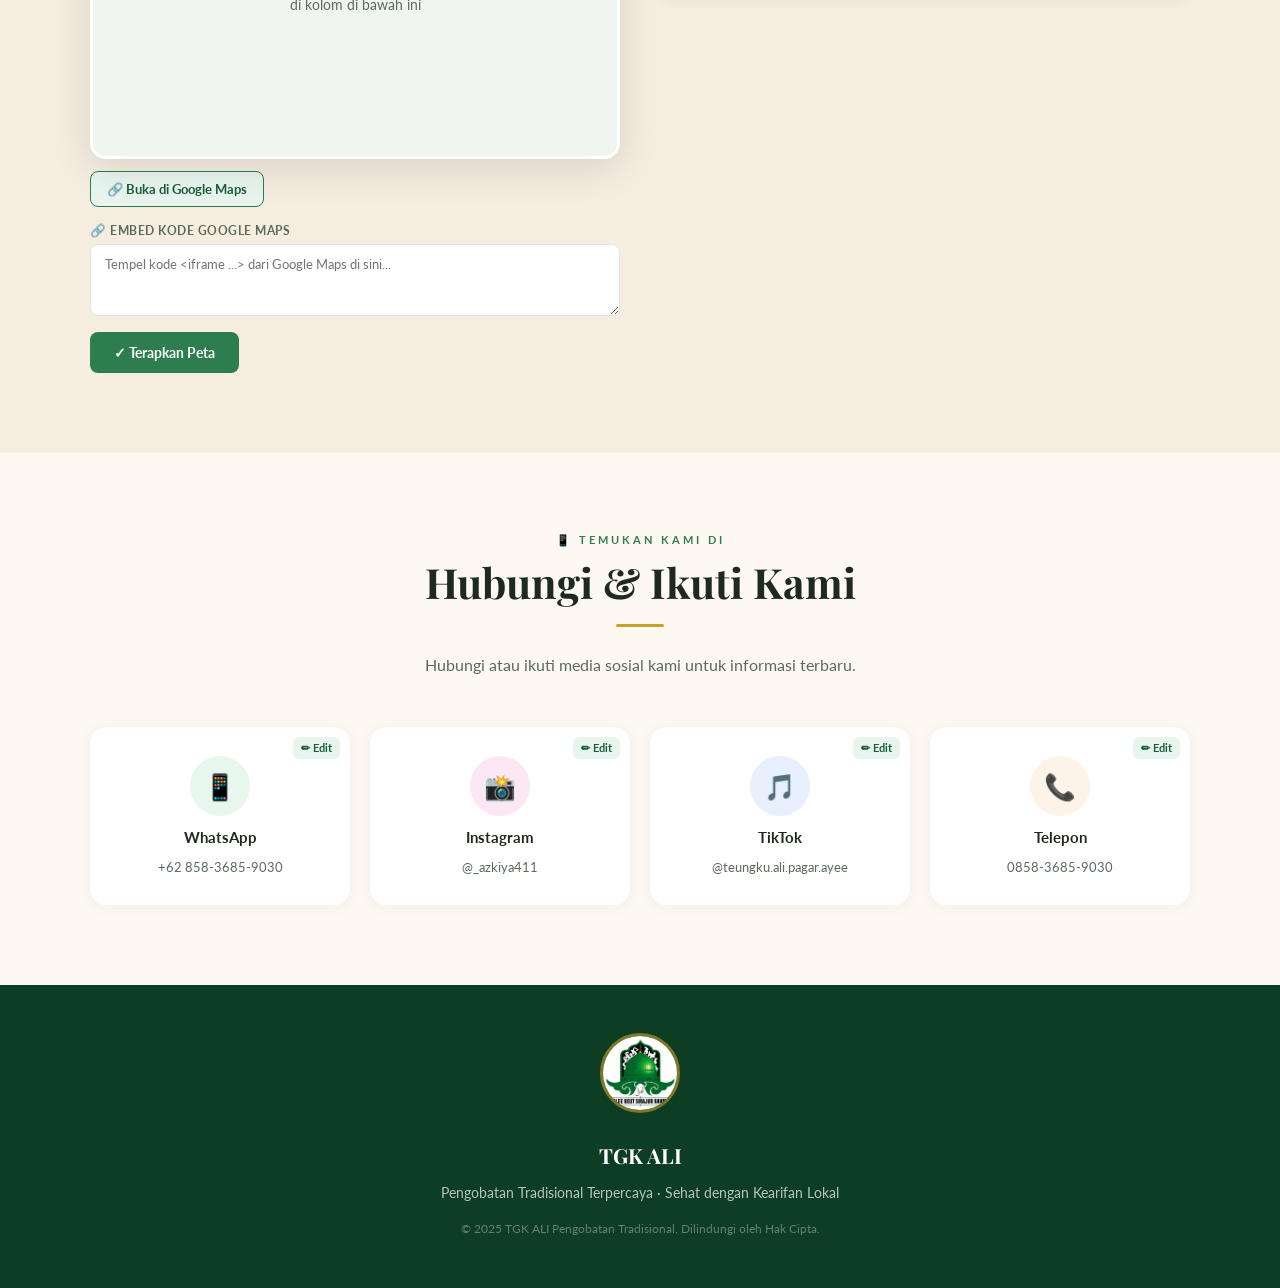
==== commit 67085365: "Update address and contact information in index.html" ====
--- a/index.html
+++ b/index.html
@@ -252,22 +252,16 @@
         <div class="alamat-box">
           <div class="alamat-item">
             <div class="alamat-icon">&#x1F3E0;</div>
-            <div><div class="alamat-lbl">Alamat Lengkap</div><div class="alamat-val" id="tampilAlamat">-</div></div>
+            <div><div class="alamat-lbl">Alamat Lengkap</div><div class="alamat-val" id="tampilAlamat">Gampong Bineh Blang, Kecamatan ingin jaya, Kabupaten aceh besar</div></div>
           </div>
           <div class="alamat-item">
             <div class="alamat-icon">&#x1F54C;</div>
-            <div><div class="alamat-lbl">Patokan / Landmark</div><div class="alamat-val" id="tampilLandmark">-</div></div>
+            <div><div class="alamat-lbl">Patokan</div><div class="alamat-val" id="tampilLandmark">Depan Meunasah Gampong Bineh Blang</div></div>
           </div>
           <div class="alamat-item">
             <div class="alamat-icon">&#x1F4EE;</div>
-            <div><div class="alamat-lbl">Kode Pos</div><div class="alamat-val" id="tampilPos">-</div></div>
-          </div>
-        </div>
-        <div style="margin-top:1.5rem;display:flex;flex-direction:column;gap:10px;">
-          <div class="form-group"><label class="form-label">Alamat Lengkap</label><input class="form-input" id="inputAlamat" type="text" placeholder="Masukkan alamat..."></div>
-          <div class="form-group"><label class="form-label">Patokan / Landmark</label><input class="form-input" id="inputLandmark" type="text" placeholder="cth: Dekat masjid, seberang pasar..."></div>
-          <div class="form-group"><label class="form-label">Kode Pos</label><input class="form-input" id="inputPos" type="text" placeholder="Kode pos..."></div>
-          <button class="btn-hijau" onclick="simpanAlamat()">&#x1F4BE; Simpan Alamat</button>
+            <div><div class="alamat-lbl">Kode Pos</div><div class="alamat-val" id="tampilPos">23371</div></div>
+          </div>
         </div>
       </div>
     </div>
@@ -288,25 +282,25 @@
         <button class="btn-edit-kontak" onclick="bukaEditKontak('wa',event)">&#x270F; Edit</button>
         <div class="kontak-circle circle-wa">&#x1F4F1;</div>
         <div class="kontak-name">WhatsApp</div>
-        <div class="kontak-val" id="tampilWa">-</div>
+        <div class="kontak-val" id="tampilWa">+62 858-3685-9030</div>
       </div>
       <div class="kontak-card" onclick="bukaLink('ig',event)">
         <button class="btn-edit-kontak" onclick="bukaEditKontak('ig',event)">&#x270F; Edit</button>
         <div class="kontak-circle circle-ig">&#x1F4F8;</div>
         <div class="kontak-name">Instagram</div>
-        <div class="kontak-val" id="tampilIg">-</div>
+        <div class="kontak-val" id="tampilIg">@_azkiya411</div>
       </div>
       <div class="kontak-card" onclick="bukaLink('tt',event)">
         <button class="btn-edit-kontak" onclick="bukaEditKontak('tt',event)">&#x270F; Edit</button>
         <div class="kontak-circle circle-tt">&#x1F3B5;</div>
         <div class="kontak-name">TikTok</div>
-        <div class="kontak-val" id="tampilTt">-</div>
+        <div class="kontak-val" id="tampilTt">@teungku.ali.pagar.ayee</div>
       </div>
       <div class="kontak-card" onclick="bukaLink('tel',event)">
         <button class="btn-edit-kontak" onclick="bukaEditKontak('tel',event)">&#x270F; Edit</button>
         <div class="kontak-circle circle-tel">&#x1F4DE;</div>
         <div class="kontak-name">Telepon</div>
-        <div class="kontak-val" id="tampilTel">-</div>
+        <div class="kontak-val" id="tampilTel">0858-3685-9030</div>
       </div>
     </div>
   </div>
--- a/style.css
+++ b/style.css
@@ -3,254 +3,1074 @@
    style.css — Semua styling website
    ═══════════════════════════════════════ */
 
-:root{
-  --hijau-tua:#1a5c3a;--hijau:#2d7d4e;--hijau-muda:#4aad6e;
-  --hijau-pucat:#e8f5ee;--coklat:#7a4f2d;--coklat-muda:#c4956a;
-  --krem:#fdf8f2;--krem2:#f5ede0;--putih:#ffffff;
-  --teks-gelap:#1e2a1e;--teks-abu:#5a6b5a;
-  --emas:#c9a227;--emas-muda:#f0d68a;
-}
-*{margin:0;padding:0;box-sizing:border-box}
-html{scroll-behavior:smooth}
-body{font-family:'Lato',Arial,sans-serif;background:var(--krem);color:var(--teks-gelap);overflow-x:hidden}
+:root {
+  --hijau-tua: #1a5c3a;
+  --hijau: #2d7d4e;
+  --hijau-muda: #4aad6e;
+  --hijau-pucat: #e8f5ee;
+  --coklat: #7a4f2d;
+  --coklat-muda: #c4956a;
+  --krem: #fdf8f2;
+  --krem2: #f5ede0;
+  --putih: #ffffff;
+  --teks-gelap: #1e2a1e;
+  --teks-abu: #5a6b5a;
+  --emas: #c9a227;
+  --emas-muda: #f0d68a;
+}
+* {
+  margin: 0;
+  padding: 0;
+  box-sizing: border-box;
+}
+html {
+  scroll-behavior: smooth;
+}
+body {
+  font-family: "Lato", Arial, sans-serif;
+  background: var(--krem);
+  color: var(--teks-gelap);
+  overflow-x: hidden;
+}
 /* NAV */
-nav{position:fixed;top:0;width:100%;z-index:1000;background:rgba(26,92,58,0.97);backdrop-filter:blur(8px);padding:0 2rem;display:flex;align-items:center;justify-content:space-between;height:64px;box-shadow:0 2px 20px rgba(0,0,0,0.2)}
-.nav-brand{display:flex;align-items:center;gap:10px;text-decoration:none}
-.nav-logo-img{width:44px;height:44px;object-fit:cover;border-radius:50%;border:2px solid var(--emas)}
-.nav-brand-text{font-family:'Playfair Display',Georgia,serif;color:#fff;font-size:1.05rem;line-height:1.1}
-.nav-brand-text small{display:block;font-family:'Lato',sans-serif;font-size:0.6rem;color:var(--emas-muda);letter-spacing:2px;text-transform:uppercase}
-.nav-links{display:flex;gap:0;list-style:none}
-.nav-links a{color:rgba(255,255,255,0.85);text-decoration:none;font-size:0.85rem;letter-spacing:0.5px;padding:0 14px;height:64px;display:flex;align-items:center;transition:color 0.2s,background 0.2s}
-.nav-links a:hover{color:var(--emas-muda);background:rgba(255,255,255,0.07)}
-.nav-cta{background:var(--emas)!important;color:var(--hijau-tua)!important;font-weight:700!important;border-radius:4px;padding:0 16px!important;margin-left:8px}
-.nav-cta:hover{background:var(--emas-muda)!important}
-.hamburger{display:none;flex-direction:column;gap:5px;cursor:pointer;padding:4px}
-.hamburger span{display:block;width:24px;height:2px;background:#fff;border-radius:2px;transition:all 0.3s}
-.mobile-menu{display:none;position:fixed;top:64px;left:0;width:100%;background:var(--hijau-tua);z-index:999;padding:1rem 0;box-shadow:0 4px 20px rgba(0,0,0,0.3)}
-.mobile-menu a{display:block;padding:12px 2rem;color:rgba(255,255,255,0.9);text-decoration:none;font-size:0.95rem;border-bottom:1px solid rgba(255,255,255,0.08)}
-.mobile-menu a:hover{background:rgba(255,255,255,0.1);color:var(--emas-muda)}
+nav {
+  position: fixed;
+  top: 0;
+  width: 100%;
+  z-index: 1000;
+  background: rgba(26, 92, 58, 0.97);
+  backdrop-filter: blur(8px);
+  padding: 0 2rem;
+  display: flex;
+  align-items: center;
+  justify-content: space-between;
+  height: 64px;
+  box-shadow: 0 2px 20px rgba(0, 0, 0, 0.2);
+}
+.nav-brand {
+  display: flex;
+  align-items: center;
+  gap: 10px;
+  text-decoration: none;
+}
+.nav-logo-img {
+  width: 44px;
+  height: 44px;
+  object-fit: cover;
+  border-radius: 50%;
+  border: 2px solid var(--emas);
+}
+.nav-brand-text {
+  font-family: "Playfair Display", Georgia, serif;
+  color: #fff;
+  font-size: 1.05rem;
+  line-height: 1.1;
+}
+.nav-brand-text small {
+  display: block;
+  font-family: "Lato", sans-serif;
+  font-size: 0.6rem;
+  color: var(--emas-muda);
+  letter-spacing: 2px;
+  text-transform: uppercase;
+}
+.nav-links {
+  display: flex;
+  gap: 0;
+  list-style: none;
+}
+.nav-links a {
+  color: rgba(255, 255, 255, 0.85);
+  text-decoration: none;
+  font-size: 0.85rem;
+  letter-spacing: 0.5px;
+  padding: 0 14px;
+  height: 64px;
+  display: flex;
+  align-items: center;
+  transition:
+    color 0.2s,
+    background 0.2s;
+}
+.nav-links a:hover {
+  color: var(--emas-muda);
+  background: rgba(255, 255, 255, 0.07);
+}
+.nav-cta {
+  background: var(--emas) !important;
+  color: var(--hijau-tua) !important;
+  font-weight: 700 !important;
+  border-radius: 4px;
+  padding: 0 16px !important;
+  margin-left: 8px;
+}
+.nav-cta:hover {
+  background: var(--emas-muda) !important;
+}
+.hamburger {
+  display: none;
+  flex-direction: column;
+  gap: 5px;
+  cursor: pointer;
+  padding: 4px;
+}
+.hamburger span {
+  display: block;
+  width: 24px;
+  height: 2px;
+  background: #fff;
+  border-radius: 2px;
+  transition: all 0.3s;
+}
+.mobile-menu {
+  display: none;
+  position: fixed;
+  top: 64px;
+  left: 0;
+  width: 100%;
+  background: var(--hijau-tua);
+  z-index: 999;
+  padding: 1rem 0;
+  box-shadow: 0 4px 20px rgba(0, 0, 0, 0.3);
+}
+.mobile-menu a {
+  display: block;
+  padding: 12px 2rem;
+  color: rgba(255, 255, 255, 0.9);
+  text-decoration: none;
+  font-size: 0.95rem;
+  border-bottom: 1px solid rgba(255, 255, 255, 0.08);
+}
+.mobile-menu a:hover {
+  background: rgba(255, 255, 255, 0.1);
+  color: var(--emas-muda);
+}
 /* HERO */
-#hero{min-height:100vh;background:linear-gradient(160deg,#0d3d22 0%,#1a5c3a 45%,#2d7d4e 100%);display:flex;align-items:center;justify-content:center;text-align:center;padding:100px 2rem 60px;position:relative;overflow:hidden}
-.hero-pattern{position:absolute;inset:0;background-image:radial-gradient(circle at 20% 80%,rgba(201,162,39,0.12) 0%,transparent 50%),radial-gradient(circle at 80% 20%,rgba(74,173,110,0.1) 0%,transparent 50%)}
-.hero-leaf{position:absolute;opacity:0.06;font-size:200px;user-select:none}
-.hero-leaf.l1{top:-20px;right:-40px;transform:rotate(-30deg)}
-.hero-leaf.l2{bottom:-40px;left:-20px;transform:rotate(20deg);font-size:160px}
-.hero-content{position:relative;z-index:2;max-width:760px}
-.hero-badge{display:inline-block;background:rgba(201,162,39,0.2);border:1px solid rgba(201,162,39,0.5);color:#f0d68a;font-size:0.7rem;letter-spacing:3px;text-transform:uppercase;padding:6px 20px;border-radius:40px;margin-bottom:1.5rem}
-.hero-title{font-family:'Playfair Display',Georgia,serif;font-size:clamp(2.5rem,6vw,4.2rem);color:#fff;line-height:1.15;margin-bottom:1.2rem}
-.hero-title em{color:var(--emas-muda);font-style:italic}
-.hero-sub{color:rgba(255,255,255,0.8);font-size:1.05rem;line-height:1.7;max-width:560px;margin:0 auto 2.5rem}
-.hero-btns{display:flex;gap:12px;justify-content:center;flex-wrap:wrap}
-.btn-emas{background:var(--emas);color:var(--hijau-tua);font-weight:700;padding:14px 32px;border-radius:6px;text-decoration:none;font-size:0.9rem;transition:all 0.25s;display:inline-block}
-.btn-emas:hover{background:var(--emas-muda);transform:translateY(-2px);box-shadow:0 8px 24px rgba(0,0,0,0.2)}
-.btn-outline{border:1.5px solid rgba(255,255,255,0.5);color:#fff;padding:14px 32px;border-radius:6px;text-decoration:none;font-size:0.9rem;transition:all 0.25s;display:inline-block}
-.btn-outline:hover{border-color:#fff;background:rgba(255,255,255,0.08);transform:translateY(-2px)}
-.hero-stats{display:flex;justify-content:center;gap:2.5rem;margin-top:4rem;flex-wrap:wrap}
-.hero-stat{text-align:center}
-.hero-stat-num{font-family:'Playfair Display',Georgia,serif;font-size:2rem;font-weight:700;color:var(--emas-muda)}
-.hero-stat-lbl{font-size:0.75rem;color:rgba(255,255,255,0.6);letter-spacing:1px;text-transform:uppercase}
+#hero {
+  min-height: 100vh;
+  background: linear-gradient(160deg, #0d3d22 0%, #1a5c3a 45%, #2d7d4e 100%);
+  display: flex;
+  align-items: center;
+  justify-content: center;
+  text-align: center;
+  padding: 100px 2rem 60px;
+  position: relative;
+  overflow: hidden;
+}
+.hero-pattern {
+  position: absolute;
+  inset: 0;
+  background-image:
+    radial-gradient(
+      circle at 20% 80%,
+      rgba(201, 162, 39, 0.12) 0%,
+      transparent 50%
+    ),
+    radial-gradient(
+      circle at 80% 20%,
+      rgba(74, 173, 110, 0.1) 0%,
+      transparent 50%
+    );
+}
+.hero-leaf {
+  position: absolute;
+  opacity: 0.06;
+  font-size: 200px;
+  user-select: none;
+}
+.hero-leaf.l1 {
+  top: -20px;
+  right: -40px;
+  transform: rotate(-30deg);
+}
+.hero-leaf.l2 {
+  bottom: -40px;
+  left: -20px;
+  transform: rotate(20deg);
+  font-size: 160px;
+}
+.hero-content {
+  position: relative;
+  z-index: 2;
+  max-width: 760px;
+}
+.hero-badge {
+  display: inline-block;
+  background: rgba(201, 162, 39, 0.2);
+  border: 1px solid rgba(201, 162, 39, 0.5);
+  color: #f0d68a;
+  font-size: 0.7rem;
+  letter-spacing: 3px;
+  text-transform: uppercase;
+  padding: 6px 20px;
+  border-radius: 40px;
+  margin-bottom: 1.5rem;
+}
+.hero-title {
+  font-family: "Playfair Display", Georgia, serif;
+  font-size: clamp(2.5rem, 6vw, 4.2rem);
+  color: #fff;
+  line-height: 1.15;
+  margin-bottom: 1.2rem;
+}
+.hero-title em {
+  color: var(--emas-muda);
+  font-style: italic;
+}
+.hero-sub {
+  color: rgba(255, 255, 255, 0.8);
+  font-size: 1.05rem;
+  line-height: 1.7;
+  max-width: 560px;
+  margin: 0 auto 2.5rem;
+}
+.hero-btns {
+  display: flex;
+  gap: 12px;
+  justify-content: center;
+  flex-wrap: wrap;
+}
+.btn-emas {
+  background: var(--emas);
+  color: var(--hijau-tua);
+  font-weight: 700;
+  padding: 14px 32px;
+  border-radius: 6px;
+  text-decoration: none;
+  font-size: 0.9rem;
+  transition: all 0.25s;
+  display: inline-block;
+}
+.btn-emas:hover {
+  background: var(--emas-muda);
+  transform: translateY(-2px);
+  box-shadow: 0 8px 24px rgba(0, 0, 0, 0.2);
+}
+.btn-outline {
+  border: 1.5px solid rgba(255, 255, 255, 0.5);
+  color: #fff;
+  padding: 14px 32px;
+  border-radius: 6px;
+  text-decoration: none;
+  font-size: 0.9rem;
+  transition: all 0.25s;
+  display: inline-block;
+}
+.btn-outline:hover {
+  border-color: #fff;
+  background: rgba(255, 255, 255, 0.08);
+  transform: translateY(-2px);
+}
+.hero-stats {
+  display: flex;
+  justify-content: center;
+  gap: 2.5rem;
+  margin-top: 4rem;
+  flex-wrap: wrap;
+}
+.hero-stat {
+  text-align: center;
+}
+.hero-stat-num {
+  font-family: "Playfair Display", Georgia, serif;
+  font-size: 2rem;
+  font-weight: 700;
+  color: var(--emas-muda);
+}
+.hero-stat-lbl {
+  font-size: 0.75rem;
+  color: rgba(255, 255, 255, 0.6);
+  letter-spacing: 1px;
+  text-transform: uppercase;
+}
 /* SECTIONS */
-section{padding:80px 2rem}
-.container{max-width:1100px;margin:0 auto}
-.section-label{font-size:0.7rem;letter-spacing:3px;text-transform:uppercase;color:var(--hijau);font-weight:700;margin-bottom:0.6rem}
-.section-title{font-family:'Playfair Display',Georgia,serif;font-size:clamp(1.8rem,3.5vw,2.6rem);color:var(--teks-gelap);line-height:1.25;margin-bottom:1rem}
-.section-line{width:48px;height:3px;background:var(--emas);border-radius:2px;margin-bottom:1.5rem}
-.section-desc{color:var(--teks-abu);font-size:1rem;line-height:1.75;max-width:600px}
+section {
+  padding: 80px 2rem;
+}
+.container {
+  max-width: 1100px;
+  margin: 0 auto;
+}
+.section-label {
+  font-size: 0.7rem;
+  letter-spacing: 3px;
+  text-transform: uppercase;
+  color: var(--hijau);
+  font-weight: 700;
+  margin-bottom: 0.6rem;
+}
+.section-title {
+  font-family: "Playfair Display", Georgia, serif;
+  font-size: clamp(1.8rem, 3.5vw, 2.6rem);
+  color: var(--teks-gelap);
+  line-height: 1.25;
+  margin-bottom: 1rem;
+}
+.section-line {
+  width: 48px;
+  height: 3px;
+  background: var(--emas);
+  border-radius: 2px;
+  margin-bottom: 1.5rem;
+}
+.section-desc {
+  color: var(--teks-abu);
+  font-size: 1rem;
+  line-height: 1.75;
+  max-width: 600px;
+}
 /* JADWAL */
-#jadwal{background:var(--krem2)}
-.status-bar{display:flex;align-items:center;gap:14px;background:#fff;border:2px solid var(--hijau-pucat);border-radius:12px;padding:1.2rem 1.8rem;margin-bottom:2.5rem;box-shadow:0 4px 24px rgba(45,125,78,0.08)}
-.status-dot{width:14px;height:14px;border-radius:50%;background:#ccc;flex-shrink:0;animation:pulse-gray 2s infinite}
-.status-dot.buka{background:#22c55e;animation:pulse-green 1.5s infinite}
-.status-dot.tutup{background:#ef4444;animation:none}
-@keyframes pulse-green{0%,100%{box-shadow:0 0 0 0 rgba(34,197,94,0.4)}50%{box-shadow:0 0 0 8px rgba(34,197,94,0)}}
-@keyframes pulse-gray{0%,100%{box-shadow:0 0 0 0 rgba(150,150,150,0.3)}50%{box-shadow:0 0 0 6px rgba(150,150,150,0)}}
-.status-text{font-weight:700;font-size:1.1rem;color:var(--teks-gelap)}
-.status-sub{font-size:0.85rem;color:var(--teks-abu);margin-left:auto}
-.jadwal-grid{display:grid;grid-template-columns:repeat(auto-fit,minmax(280px,1fr));gap:16px}
-.jadwal-card{background:#fff;border-radius:12px;padding:1.2rem 1.5rem;display:flex;align-items:center;justify-content:space-between;border-left:4px solid transparent;box-shadow:0 2px 12px rgba(0,0,0,0.05);transition:transform 0.2s,box-shadow 0.2s}
-.jadwal-card:hover{transform:translateY(-2px);box-shadow:0 6px 24px rgba(0,0,0,0.08)}
-.jadwal-card.hari-ini{border-left-color:var(--hijau);background:var(--hijau-pucat)}
-.jadwal-card.libur{opacity:0.6;border-left-color:#ef4444}
-.jadwal-hari{font-weight:700;font-size:0.95rem;color:var(--teks-gelap)}
-.jadwal-hari small{display:block;font-weight:400;font-size:0.75rem;color:var(--teks-abu);margin-top:2px}
-.jadwal-jam{font-size:0.9rem;font-weight:700;color:var(--hijau-tua);text-align:right}
-.jadwal-jam.libur-txt{color:#ef4444}
-.jadwal-sesi{font-size:0.82rem;font-weight:700;color:var(--hijau-tua);line-height:1.6}
-.jadwal-sesi+.jadwal-sesi{border-top:1px dashed #cde8d4;padding-top:3px;margin-top:3px}
-.badge-hari-ini{display:inline-block;background:var(--hijau);color:#fff;font-size:0.6rem;letter-spacing:1px;text-transform:uppercase;padding:2px 8px;border-radius:20px;margin-left:8px;vertical-align:middle}
+#jadwal {
+  background: var(--krem2);
+}
+.status-bar {
+  display: flex;
+  align-items: center;
+  gap: 14px;
+  background: #fff;
+  border: 2px solid var(--hijau-pucat);
+  border-radius: 12px;
+  padding: 1.2rem 1.8rem;
+  margin-bottom: 2.5rem;
+  box-shadow: 0 4px 24px rgba(45, 125, 78, 0.08);
+}
+.status-dot {
+  width: 14px;
+  height: 14px;
+  border-radius: 50%;
+  background: #ccc;
+  flex-shrink: 0;
+  animation: pulse-gray 2s infinite;
+}
+.status-dot.buka {
+  background: #22c55e;
+  animation: pulse-green 1.5s infinite;
+}
+.status-dot.tutup {
+  background: #ef4444;
+  animation: none;
+}
+@keyframes pulse-green {
+  0%,
+  100% {
+    box-shadow: 0 0 0 0 rgba(34, 197, 94, 0.4);
+  }
+  50% {
+    box-shadow: 0 0 0 8px rgba(34, 197, 94, 0);
+  }
+}
+@keyframes pulse-gray {
+  0%,
+  100% {
+    box-shadow: 0 0 0 0 rgba(150, 150, 150, 0.3);
+  }
+  50% {
+    box-shadow: 0 0 0 6px rgba(150, 150, 150, 0);
+  }
+}
+.status-text {
+  font-weight: 700;
+  font-size: 1.1rem;
+  color: var(--teks-gelap);
+}
+.status-sub {
+  font-size: 0.85rem;
+  color: var(--teks-abu);
+  margin-left: auto;
+}
+.jadwal-grid {
+  display: grid;
+  grid-template-columns: repeat(auto-fit, minmax(280px, 1fr));
+  gap: 16px;
+}
+.jadwal-card {
+  background: #fff;
+  border-radius: 12px;
+  padding: 1.2rem 1.5rem;
+  display: flex;
+  align-items: center;
+  justify-content: space-between;
+  border-left: 4px solid transparent;
+  box-shadow: 0 2px 12px rgba(0, 0, 0, 0.05);
+  transition:
+    transform 0.2s,
+    box-shadow 0.2s;
+}
+.jadwal-card:hover {
+  transform: translateY(-2px);
+  box-shadow: 0 6px 24px rgba(0, 0, 0, 0.08);
+}
+.jadwal-card.hari-ini {
+  border-left-color: var(--hijau);
+  background: var(--hijau-pucat);
+}
+.jadwal-card.libur {
+  opacity: 0.6;
+  border-left-color: #ef4444;
+}
+.jadwal-hari {
+  font-weight: 700;
+  font-size: 0.95rem;
+  color: var(--teks-gelap);
+}
+.jadwal-hari small {
+  display: block;
+  font-weight: 400;
+  font-size: 0.75rem;
+  color: var(--teks-abu);
+  margin-top: 2px;
+}
+.jadwal-jam {
+  font-size: 0.9rem;
+  font-weight: 700;
+  color: var(--hijau-tua);
+  text-align: right;
+}
+.jadwal-jam.libur-txt {
+  color: #ef4444;
+}
+.jadwal-sesi {
+  font-size: 0.82rem;
+  font-weight: 700;
+  color: var(--hijau-tua);
+  line-height: 1.6;
+}
+.jadwal-sesi + .jadwal-sesi {
+  border-top: 1px dashed #cde8d4;
+  padding-top: 3px;
+  margin-top: 3px;
+}
+.badge-hari-ini {
+  display: inline-block;
+  background: var(--hijau);
+  color: #fff;
+  font-size: 0.6rem;
+  letter-spacing: 1px;
+  text-transform: uppercase;
+  padding: 2px 8px;
+  border-radius: 20px;
+  margin-left: 8px;
+  vertical-align: middle;
+}
 /* LAYANAN */
-#layanan{background:var(--krem)}
-.layanan-grid{display:grid;grid-template-columns:repeat(auto-fit,minmax(240px,1fr));gap:24px;margin-top:3rem}
-.layanan-card{background:#fff;border-radius:16px;padding:2rem 1.5rem;text-align:center;box-shadow:0 2px 16px rgba(0,0,0,0.06);transition:transform 0.25s,box-shadow 0.25s;border-top:3px solid transparent}
-.layanan-card:hover{transform:translateY(-6px);box-shadow:0 12px 40px rgba(45,125,78,0.12);border-top-color:var(--hijau)}
-.layanan-icon{width:64px;height:64px;background:var(--hijau-pucat);border-radius:50%;display:flex;align-items:center;justify-content:center;margin:0 auto 1.2rem}
-.layanan-name{font-family:'Playfair Display',Georgia,serif;font-size:1.15rem;font-weight:600;color:var(--teks-gelap);margin-bottom:0.7rem}
-.layanan-desc{font-size:0.87rem;color:var(--teks-abu);line-height:1.65}
-.layanan-tag{display:inline-block;margin-top:12px;background:var(--hijau-pucat);color:var(--hijau-tua);font-size:0.68rem;font-weight:700;letter-spacing:1px;text-transform:uppercase;padding:4px 12px;border-radius:20px}
+#layanan {
+  background: var(--krem);
+}
+.layanan-grid {
+  display: grid;
+  grid-template-columns: repeat(auto-fit, minmax(240px, 1fr));
+  gap: 24px;
+  margin-top: 3rem;
+}
+.layanan-card {
+  background: #fff;
+  border-radius: 16px;
+  padding: 2rem 1.5rem;
+  text-align: center;
+  box-shadow: 0 2px 16px rgba(0, 0, 0, 0.06);
+  transition:
+    transform 0.25s,
+    box-shadow 0.25s;
+  border-top: 3px solid transparent;
+}
+.layanan-card:hover {
+  transform: translateY(-6px);
+  box-shadow: 0 12px 40px rgba(45, 125, 78, 0.12);
+  border-top-color: var(--hijau);
+}
+.layanan-icon {
+  width: 64px;
+  height: 64px;
+  background: var(--hijau-pucat);
+  border-radius: 50%;
+  display: flex;
+  align-items: center;
+  justify-content: center;
+  margin: 0 auto 1.2rem;
+}
+.layanan-name {
+  font-family: "Playfair Display", Georgia, serif;
+  font-size: 1.15rem;
+  font-weight: 600;
+  color: var(--teks-gelap);
+  margin-bottom: 0.7rem;
+}
+.layanan-desc {
+  font-size: 0.87rem;
+  color: var(--teks-abu);
+  line-height: 1.65;
+}
+.layanan-tag {
+  display: inline-block;
+  margin-top: 12px;
+  background: var(--hijau-pucat);
+  color: var(--hijau-tua);
+  font-size: 0.68rem;
+  font-weight: 700;
+  letter-spacing: 1px;
+  text-transform: uppercase;
+  padding: 4px 12px;
+  border-radius: 20px;
+}
 /* GALERI */
-#galeri{background:var(--hijau-tua)}
-#galeri .section-title{color:#fff}
-#galeri .section-label{color:var(--emas-muda)}
-#galeri .section-desc{color:rgba(255,255,255,0.65)}
-.galeri-grid{display:grid;grid-template-columns:repeat(auto-fill,minmax(240px,1fr));gap:16px;margin-top:2.5rem}
-.foto-item{position:relative;border-radius:12px;overflow:hidden;aspect-ratio:4/3;cursor:pointer;background:rgba(255,255,255,0.05);border:2px dashed rgba(255,255,255,0.15);display:flex;align-items:center;justify-content:center;flex-direction:column;gap:8px;transition:all 0.25s}
-.foto-item img{position:absolute;inset:0;width:100%;height:100%;object-fit:cover;transition:transform 0.4s}
-.foto-item:hover{border-color:var(--emas)}
-.foto-item:hover img{transform:scale(1.05)}
-.foto-overlay{position:absolute;inset:0;background:rgba(26,92,58,0.6);opacity:0;display:flex;align-items:center;justify-content:center;transition:opacity 0.3s}
-.foto-item:hover .foto-overlay{opacity:1}
-.foto-placeholder-icon{font-size:2.5rem;opacity:0.4}
-.foto-placeholder-txt{font-size:0.8rem;color:rgba(255,255,255,0.5);text-align:center}
-.btn-tambah-foto{display:inline-flex;align-items:center;gap:8px;background:var(--emas);color:var(--hijau-tua);font-weight:700;padding:12px 24px;border-radius:6px;border:none;cursor:pointer;font-size:0.9rem;margin-top:1.5rem;transition:all 0.2s}
-.btn-tambah-foto:hover{background:var(--emas-muda);transform:translateY(-2px)}
-.modal-overlay{display:none;position:fixed;inset:0;background:rgba(0,0,0,0.85);z-index:2000;align-items:center;justify-content:center;flex-direction:column;padding:2rem}
-.modal-overlay.aktif{display:flex}
-.modal-img{max-width:90vw;max-height:80vh;border-radius:8px}
-.modal-close{position:absolute;top:1rem;right:1rem;background:rgba(255,255,255,0.15);border:none;color:#fff;width:40px;height:40px;border-radius:50%;font-size:1.4rem;cursor:pointer;display:flex;align-items:center;justify-content:center}
-.modal-close:hover{background:rgba(255,255,255,0.3)}
-#inputFoto{display:none}
+#galeri {
+  background: var(--hijau-tua);
+}
+#galeri .section-title {
+  color: #fff;
+}
+#galeri .section-label {
+  color: var(--emas-muda);
+}
+#galeri .section-desc {
+  color: rgba(255, 255, 255, 0.65);
+}
+.galeri-grid {
+  display: grid;
+  grid-template-columns: repeat(auto-fill, minmax(240px, 1fr));
+  gap: 16px;
+  margin-top: 2.5rem;
+}
+.foto-item {
+  position: relative;
+  border-radius: 12px;
+  overflow: hidden;
+  aspect-ratio: 4/3;
+  cursor: pointer;
+  background: rgba(255, 255, 255, 0.05);
+  border: 2px dashed rgba(255, 255, 255, 0.15);
+  display: flex;
+  align-items: center;
+  justify-content: center;
+  flex-direction: column;
+  gap: 8px;
+  transition: all 0.25s;
+}
+.foto-item img {
+  position: absolute;
+  inset: 0;
+  width: 100%;
+  height: 100%;
+  object-fit: cover;
+  transition: transform 0.4s;
+}
+.foto-item:hover {
+  border-color: var(--emas);
+}
+.foto-item:hover img {
+  transform: scale(1.05);
+}
+.foto-overlay {
+  position: absolute;
+  inset: 0;
+  background: rgba(26, 92, 58, 0.6);
+  opacity: 0;
+  display: flex;
+  align-items: center;
+  justify-content: center;
+  transition: opacity 0.3s;
+}
+.foto-item:hover .foto-overlay {
+  opacity: 1;
+}
+.foto-placeholder-icon {
+  font-size: 2.5rem;
+  opacity: 0.4;
+}
+.foto-placeholder-txt {
+  font-size: 0.8rem;
+  color: rgba(255, 255, 255, 0.5);
+  text-align: center;
+}
+.btn-tambah-foto {
+  display: inline-flex;
+  align-items: center;
+  gap: 8px;
+  background: var(--emas);
+  color: var(--hijau-tua);
+  font-weight: 700;
+  padding: 12px 24px;
+  border-radius: 6px;
+  border: none;
+  cursor: pointer;
+  font-size: 0.9rem;
+  margin-top: 1.5rem;
+  transition: all 0.2s;
+}
+.btn-tambah-foto:hover {
+  background: var(--emas-muda);
+  transform: translateY(-2px);
+}
+.modal-overlay {
+  display: none;
+  position: fixed;
+  inset: 0;
+  background: rgba(0, 0, 0, 0.85);
+  z-index: 2000;
+  align-items: center;
+  justify-content: center;
+  flex-direction: column;
+  padding: 2rem;
+}
+.modal-overlay.aktif {
+  display: flex;
+}
+.modal-img {
+  max-width: 90vw;
+  max-height: 80vh;
+  border-radius: 8px;
+}
+.modal-close {
+  position: absolute;
+  top: 1rem;
+  right: 1rem;
+  background: rgba(255, 255, 255, 0.15);
+  border: none;
+  color: #fff;
+  width: 40px;
+  height: 40px;
+  border-radius: 50%;
+  font-size: 1.4rem;
+  cursor: pointer;
+  display: flex;
+  align-items: center;
+  justify-content: center;
+}
+.modal-close:hover {
+  background: rgba(255, 255, 255, 0.3);
+}
+#inputFoto {
+  display: none;
+}
 /* MAPS */
-#maps{background:var(--krem2)}
-.maps-wrap{display:grid;grid-template-columns:1fr 1fr;gap:2.5rem;margin-top:3rem;align-items:start}
-.maps-frame{border-radius:16px;overflow:hidden;box-shadow:0 8px 40px rgba(0,0,0,0.12);border:3px solid #fff}
-.maps-frame iframe{width:100%;height:380px;border:none;display:block}
-.maps-input-group{display:flex;flex-direction:column;gap:12px}
-.form-group{display:flex;flex-direction:column;gap:6px}
-.form-label{font-size:0.78rem;font-weight:700;letter-spacing:0.5px;color:var(--teks-abu);text-transform:uppercase}
-.form-input{background:#fff;border:1.5px solid #dde8dd;border-radius:8px;padding:11px 14px;font-size:0.92rem;color:var(--teks-gelap);font-family:'Lato',sans-serif;transition:border-color 0.2s;width:100%}
-.form-input:focus{outline:none;border-color:var(--hijau)}
-.btn-hijau{background:var(--hijau);color:#fff;font-weight:700;padding:12px 24px;border-radius:8px;border:none;cursor:pointer;font-size:0.9rem;font-family:'Lato',sans-serif;transition:all 0.2s;display:flex;align-items:center;gap:8px;width:fit-content;margin-top:4px}
-.btn-hijau:hover{background:var(--hijau-tua);transform:translateY(-1px)}
-.alamat-box{background:#fff;border-radius:12px;padding:1.5rem;border-left:4px solid var(--hijau);box-shadow:0 2px 12px rgba(0,0,0,0.05)}
-.alamat-item{display:flex;align-items:flex-start;gap:12px;padding:10px 0;border-bottom:1px solid var(--hijau-pucat)}
-.alamat-item:last-child{border-bottom:none}
-.alamat-icon{font-size:1.2rem;flex-shrink:0;margin-top:2px}
-.alamat-lbl{font-size:0.75rem;color:var(--teks-abu);margin-bottom:2px;text-transform:uppercase;letter-spacing:0.5px}
-.alamat-val{font-size:0.92rem;color:var(--teks-gelap);line-height:1.5}
+#maps {
+  background: var(--krem2);
+}
+.maps-wrap {
+  display: grid;
+  grid-template-columns: 1fr 1fr;
+  gap: 2.5rem;
+  margin-top: 3rem;
+  align-items: start;
+}
+.maps-frame {
+  border-radius: 16px;
+  overflow: hidden;
+  box-shadow: 0 8px 40px rgba(0, 0, 0, 0.12);
+  border: 3px solid #fff;
+}
+.maps-frame iframe {
+  width: 100%;
+  height: 380px;
+  border: none;
+  display: block;
+}
+.maps-input-group {
+  display: flex;
+  flex-direction: column;
+  gap: 12px;
+}
+.form-group {
+  display: flex;
+  flex-direction: column;
+  gap: 6px;
+}
+.form-label {
+  font-size: 0.78rem;
+  font-weight: 700;
+  letter-spacing: 0.5px;
+  color: var(--teks-abu);
+  text-transform: uppercase;
+}
+.form-input {
+  background: #fff;
+  border: 1.5px solid #dde8dd;
+  border-radius: 8px;
+  padding: 11px 14px;
+  font-size: 0.92rem;
+  color: var(--teks-gelap);
+  font-family: "Lato", sans-serif;
+  transition: border-color 0.2s;
+  width: 100%;
+}
+.form-input:focus {
+  outline: none;
+  border-color: var(--hijau);
+}
+.btn-hijau {
+  background: var(--hijau);
+  color: #fff;
+  font-weight: 700;
+  padding: 12px 24px;
+  border-radius: 8px;
+  border: none;
+  cursor: pointer;
+  font-size: 0.9rem;
+  font-family: "Lato", sans-serif;
+  transition: all 0.2s;
+  display: flex;
+  align-items: center;
+  gap: 8px;
+  width: fit-content;
+  margin-top: 4px;
+}
+.btn-hijau:hover {
+  background: var(--hijau-tua);
+  transform: translateY(-1px);
+}
+.alamat-box {
+  background: #fff;
+  border-radius: 12px;
+  padding: 1.5rem;
+  border-left: 4px solid var(--hijau);
+  box-shadow: 0 2px 12px rgba(0, 0, 0, 0.05);
+}
+.alamat-item {
+  display: flex;
+  align-items: flex-start;
+  gap: 12px;
+  padding: 10px 0;
+  border-bottom: 1px solid var(--hijau-pucat);
+}
+.alamat-item:last-child {
+  border-bottom: none;
+}
+.alamat-icon {
+  font-size: 1.2rem;
+  flex-shrink: 0;
+  margin-top: 2px;
+}
+.alamat-lbl {
+  font-size: 0.75rem;
+  color: var(--teks-abu);
+  margin-bottom: 2px;
+  text-transform: uppercase;
+  letter-spacing: 0.5px;
+}
+.alamat-val {
+  font-size: 0.92rem;
+  color: var(--teks-gelap);
+  line-height: 1.5;
+}
 /* KONTAK */
-#kontak{background:var(--krem)}
-.kontak-grid{display:grid;grid-template-columns:repeat(auto-fit,minmax(220px,1fr));gap:20px;margin-top:3rem}
-.kontak-card{background:#fff;border-radius:16px;padding:1.8rem 1.5rem;text-align:center;box-shadow:0 2px 16px rgba(0,0,0,0.05);color:inherit;transition:all 0.25s;display:flex;flex-direction:column;align-items:center;gap:12px;cursor:pointer;position:relative}
-.kontak-card:hover{transform:translateY(-6px);box-shadow:0 12px 40px rgba(0,0,0,0.1)}
-.kontak-circle{width:60px;height:60px;border-radius:50%;display:flex;align-items:center;justify-content:center;font-size:1.6rem}
-.circle-wa{background:#e8f7ee}.circle-ig{background:#fce8f4}.circle-tt{background:#e8f0fe}.circle-tel{background:#fef3e8}
-.kontak-name{font-weight:700;font-size:0.95rem;color:var(--teks-gelap)}
-.kontak-val{font-size:0.82rem;color:var(--teks-abu);word-break:break-all;line-height:1.4}
-.btn-edit-kontak{position:absolute;top:10px;right:10px;background:var(--hijau-pucat);border:none;border-radius:6px;padding:4px 8px;font-size:0.7rem;color:var(--hijau-tua);cursor:pointer;font-family:'Lato',sans-serif;font-weight:700}
-.btn-edit-kontak:hover{background:var(--hijau);color:#fff}
-.edit-overlay{display:none;position:fixed;inset:0;background:rgba(0,0,0,0.5);z-index:3000;align-items:center;justify-content:center;padding:2rem}
-.edit-overlay.aktif{display:flex}
-.edit-modal{background:#fff;border-radius:16px;padding:2rem;width:100%;max-width:460px;position:relative}
-.edit-modal h3{font-family:'Playfair Display',Georgia,serif;font-size:1.3rem;margin-bottom:1.2rem;color:var(--teks-gelap)}
+#kontak {
+  background: var(--krem);
+}
+.kontak-grid {
+  display: grid;
+  grid-template-columns: repeat(auto-fit, minmax(220px, 1fr));
+  gap: 20px;
+  margin-top: 3rem;
+}
+.kontak-card {
+  background: #fff;
+  border-radius: 16px;
+  padding: 1.8rem 1.5rem;
+  text-align: center;
+  box-shadow: 0 2px 16px rgba(0, 0, 0, 0.05);
+  color: inherit;
+  transition: all 0.25s;
+  display: flex;
+  flex-direction: column;
+  align-items: center;
+  gap: 12px;
+  cursor: pointer;
+  position: relative;
+}
+.kontak-card:hover {
+  transform: translateY(-6px);
+  box-shadow: 0 12px 40px rgba(0, 0, 0, 0.1);
+}
+.kontak-circle {
+  width: 60px;
+  height: 60px;
+  border-radius: 50%;
+  display: flex;
+  align-items: center;
+  justify-content: center;
+  font-size: 1.6rem;
+}
+.circle-wa {
+  background: #e8f7ee;
+}
+.circle-ig {
+  background: #fce8f4;
+}
+.circle-tt {
+  background: #e8f0fe;
+}
+.circle-tel {
+  background: #fef3e8;
+}
+.kontak-name {
+  font-weight: 700;
+  font-size: 0.95rem;
+  color: var(--teks-gelap);
+}
+.kontak-val {
+  font-size: 0.82rem;
+  color: var(--teks-abu);
+  word-break: break-all;
+  line-height: 1.4;
+}
+.btn-edit-kontak {
+  position: absolute;
+  top: 10px;
+  right: 10px;
+  background: var(--hijau-pucat);
+  border: none;
+  border-radius: 6px;
+  padding: 4px 8px;
+  font-size: 0.7rem;
+  color: var(--hijau-tua);
+  cursor: pointer;
+  font-family: "Lato", sans-serif;
+  font-weight: 700;
+}
+.btn-edit-kontak:hover {
+  background: var(--hijau);
+  color: #fff;
+}
+.edit-overlay {
+  display: none;
+  position: fixed;
+  inset: 0;
+  background: rgba(0, 0, 0, 0.5);
+  z-index: 3000;
+  align-items: center;
+  justify-content: center;
+  padding: 2rem;
+}
+.edit-overlay.aktif {
+  display: flex;
+}
+.edit-modal {
+  background: #fff;
+  border-radius: 16px;
+  padding: 2rem;
+  width: 100%;
+  max-width: 460px;
+  position: relative;
+}
+.edit-modal h3 {
+  font-family: "Playfair Display", Georgia, serif;
+  font-size: 1.3rem;
+  margin-bottom: 1.2rem;
+  color: var(--teks-gelap);
+}
 /* CARA BEROBAT */
-.form-layout{display:grid;grid-template-columns:1fr 1fr;gap:4rem;align-items:center}
+.form-layout {
+  display: grid;
+  grid-template-columns: 1fr 1fr;
+  gap: 4rem;
+  align-items: center;
+}
 /* FOOTER */
-footer{background:#0d3d22;color:rgba(255,255,255,0.7);text-align:center;padding:3rem 2rem;font-size:0.85rem;line-height:1.8}
-footer strong{color:#fff}
+footer {
+  background: #0d3d22;
+  color: rgba(255, 255, 255, 0.7);
+  text-align: center;
+  padding: 3rem 2rem;
+  font-size: 0.85rem;
+  line-height: 1.8;
+}
+footer strong {
+  color: #fff;
+}
 /* REVEAL */
-.reveal{opacity:0;transform:translateY(30px);transition:opacity 0.6s ease,transform 0.6s ease}
-.reveal.visible{opacity:1;transform:translateY(0)}
+.reveal {
+  opacity: 0;
+  transform: translateY(30px);
+  transition:
+    opacity 0.6s ease,
+    transform 0.6s ease;
+}
+.reveal.visible {
+  opacity: 1;
+  transform: translateY(0);
+}
 /* ═══ MOBILE RESPONSIVE ═══ */
-@media(max-width:768px){
-
+@media (max-width: 768px) {
   /* NAV */
-  .nav-links{display:none}
-  .hamburger{display:flex}
-  nav{padding:0 1rem}
-  .nav-brand-text{font-size:0.85rem}
-  .nav-logo-img{width:38px;height:38px}
+  .nav-links {
+    display: none;
+  }
+  .hamburger {
+    display: flex;
+  }
+  nav {
+    padding: 0 1rem;
+  }
+  .nav-brand-text {
+    font-size: 0.85rem;
+  }
+  .nav-logo-img {
+    width: 38px;
+    height: 38px;
+  }
 
   /* HERO — fix ruang kosong di atas */
-  #hero{
-    min-height:100svh;
-    padding:80px 1.2rem 40px;
-    align-items:center;
-    justify-content:center;
-  }
-  .hero-content{
-    width:100%;
-    padding-top:0;
-  }
-  .hero-badge{
-    font-size:0.6rem;
-    letter-spacing:2px;
-    padding:5px 14px;
-    margin-bottom:1rem;
-  }
-  .hero-title{
-    font-size:2rem;
-    line-height:1.2;
-    margin-bottom:1rem;
-  }
-  .hero-sub{
-    font-size:0.92rem;
-    line-height:1.6;
-    margin-bottom:1.8rem;
-    padding:0 0.5rem;
-  }
-  .hero-btns{
-    flex-direction:column;
-    align-items:center;
-    gap:10px;
-  }
-  .btn-emas,.btn-outline{
-    width:100%;
-    max-width:280px;
-    text-align:center;
-    padding:13px 20px;
-  }
-  .hero-stats{
-    gap:1.5rem;
-    margin-top:2rem;
-  }
-  .hero-stat-num{font-size:1.6rem}
-  .hero-leaf{display:none}
+  #hero {
+    min-height: auto !important;
+    height: auto !important;
+    padding: 84px 1.2rem 50px !important;
+    align-items: flex-start !important;
+    justify-content: flex-start !important;
+    flex-direction: column !important;
+  }
+  .hero-content {
+    width: 100%;
+    padding-top: 0;
+  }
+  .hero-badge {
+    font-size: 0.6rem;
+    letter-spacing: 2px;
+    padding: 5px 14px;
+    margin-bottom: 1rem;
+  }
+  .hero-title {
+    font-size: 2rem;
+    line-height: 1.2;
+    margin-bottom: 1rem;
+  }
+  .hero-sub {
+    font-size: 0.92rem;
+    line-height: 1.6;
+    margin-bottom: 1.8rem;
+    padding: 0 0.5rem;
+  }
+  .hero-btns {
+    flex-direction: column;
+    align-items: center;
+    gap: 10px;
+  }
+  .btn-emas,
+  .btn-outline {
+    width: 100%;
+    max-width: 280px;
+    text-align: center;
+    padding: 13px 20px;
+  }
+  .hero-stats {
+    gap: 1.5rem;
+    margin-top: 2rem;
+  }
+  .hero-stat-num {
+    font-size: 1.6rem;
+  }
+  .hero-leaf {
+    display: none;
+  }
 
   /* SECTIONS */
-  section{padding:50px 1.2rem}
-  .section-title{font-size:1.6rem}
+  section {
+    padding: 50px 1.2rem;
+  }
+  .section-title {
+    font-size: 1.6rem;
+  }
 
   /* JADWAL */
-  .jadwal-grid{grid-template-columns:1fr}
-  .status-bar{flex-wrap:wrap;gap:8px}
-  .status-sub{margin-left:0;font-size:0.78rem}
+  .jadwal-grid {
+    grid-template-columns: 1fr;
+  }
+  .status-bar {
+    flex-wrap: wrap;
+    gap: 8px;
+  }
+  .status-sub {
+    margin-left: 0;
+    font-size: 0.78rem;
+  }
 
   /* LAYANAN */
-  .layanan-grid{grid-template-columns:1fr 1fr;gap:14px}
-  .layanan-card{padding:1.4rem 1rem}
-  .layanan-icon{width:50px;height:50px;font-size:1.4rem}
-  .layanan-name{font-size:1rem}
-  .layanan-desc{font-size:0.8rem}
+  .layanan-grid {
+    grid-template-columns: 1fr 1fr;
+    gap: 14px;
+  }
+  .layanan-card {
+    padding: 1.4rem 1rem;
+  }
+  .layanan-icon {
+    width: 50px;
+    height: 50px;
+    font-size: 1.4rem;
+  }
+  .layanan-name {
+    font-size: 1rem;
+  }
+  .layanan-desc {
+    font-size: 0.8rem;
+  }
 
   /* GALERI */
-  .galeri-grid{grid-template-columns:1fr 1fr;gap:10px}
+  .galeri-grid {
+    grid-template-columns: 1fr 1fr;
+    gap: 10px;
+  }
 
   /* MAPS */
-  .maps-wrap{grid-template-columns:1fr;gap:1.5rem}
-  .maps-frame iframe{height:260px}
+  .maps-wrap {
+    grid-template-columns: 1fr;
+    gap: 1.5rem;
+  }
+  .maps-frame iframe {
+    height: 260px;
+  }
 
   /* CARA BEROBAT */
-  .form-layout{grid-template-columns:1fr;gap:2rem}
+  .form-layout {
+    grid-template-columns: 1fr;
+    gap: 2rem;
+  }
 
   /* KONTAK */
-  .kontak-grid{grid-template-columns:1fr 1fr;gap:12px}
-  .kontak-card{padding:1.3rem 0.8rem}
-  .kontak-circle{width:48px;height:48px;font-size:1.3rem}
-  .kontak-name{font-size:0.85rem}
-  .kontak-val{font-size:0.75rem}
+  .kontak-grid {
+    grid-template-columns: 1fr 1fr;
+    gap: 12px;
+  }
+  .kontak-card {
+    padding: 1.3rem 0.8rem;
+  }
+  .kontak-circle {
+    width: 48px;
+    height: 48px;
+    font-size: 1.3rem;
+  }
+  .kontak-name {
+    font-size: 0.85rem;
+  }
+  .kontak-val {
+    font-size: 0.75rem;
+  }
 
   /* FOOTER */
-  footer{padding:2rem 1.2rem}
-  footer img{width:64px;height:64px}
+  footer {
+    padding: 2rem 1.2rem;
+  }
+  footer img {
+    width: 64px;
+    height: 64px;
+  }
 
   /* ALAMAT BOX */
-  .alamat-box{padding:1rem}
-  .alamat-val{font-size:0.85rem}
+  .alamat-box {
+    padding: 1rem;
+  }
+  .alamat-val {
+    font-size: 0.85rem;
+  }
 }
 
 /* Layar sangat kecil */
-@media(max-width:380px){
-  .hero-title{font-size:1.75rem}
-  .layanan-grid{grid-template-columns:1fr}
-  .kontak-grid{grid-template-columns:1fr 1fr}
-}
+@media (max-width: 380px) {
+  .hero-title {
+    font-size: 1.75rem;
+  }
+  .layanan-grid {
+    grid-template-columns: 1fr;
+  }
+  .kontak-grid {
+    grid-template-columns: 1fr 1fr;
+  }
+}
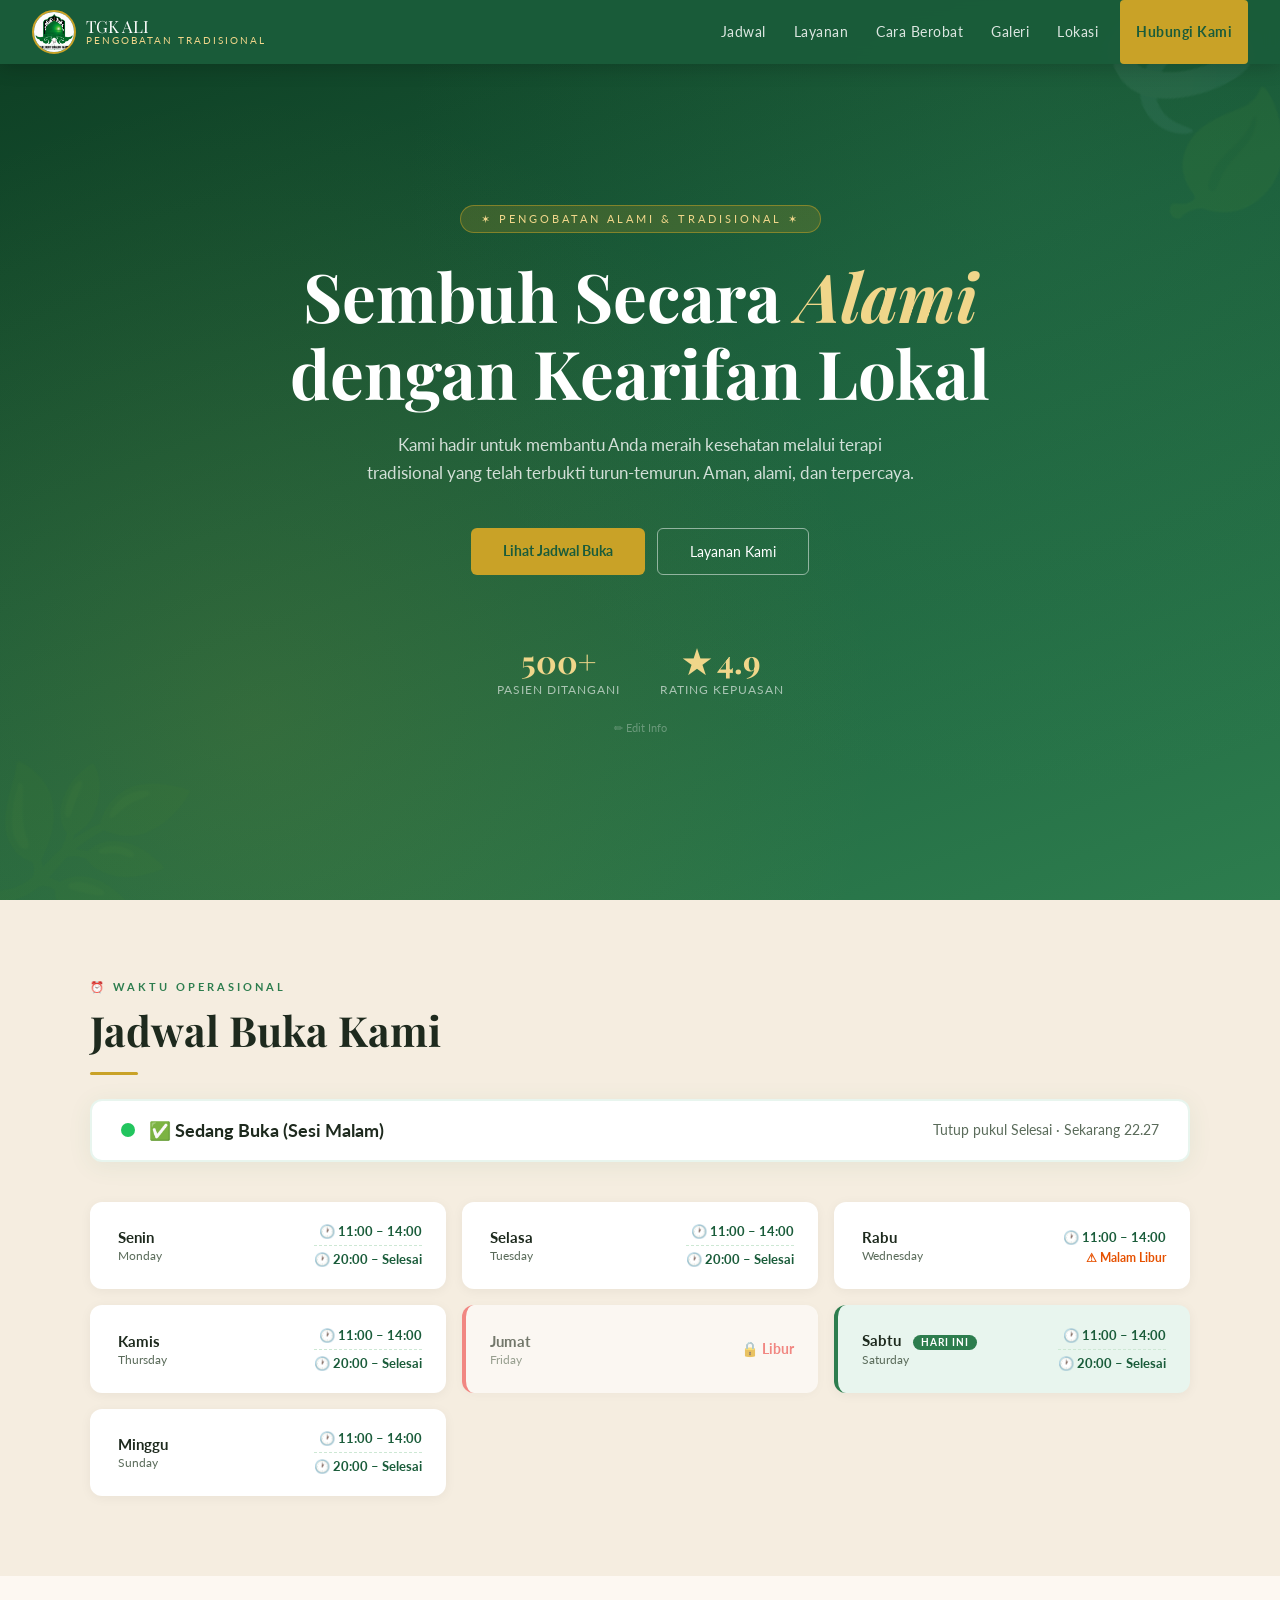
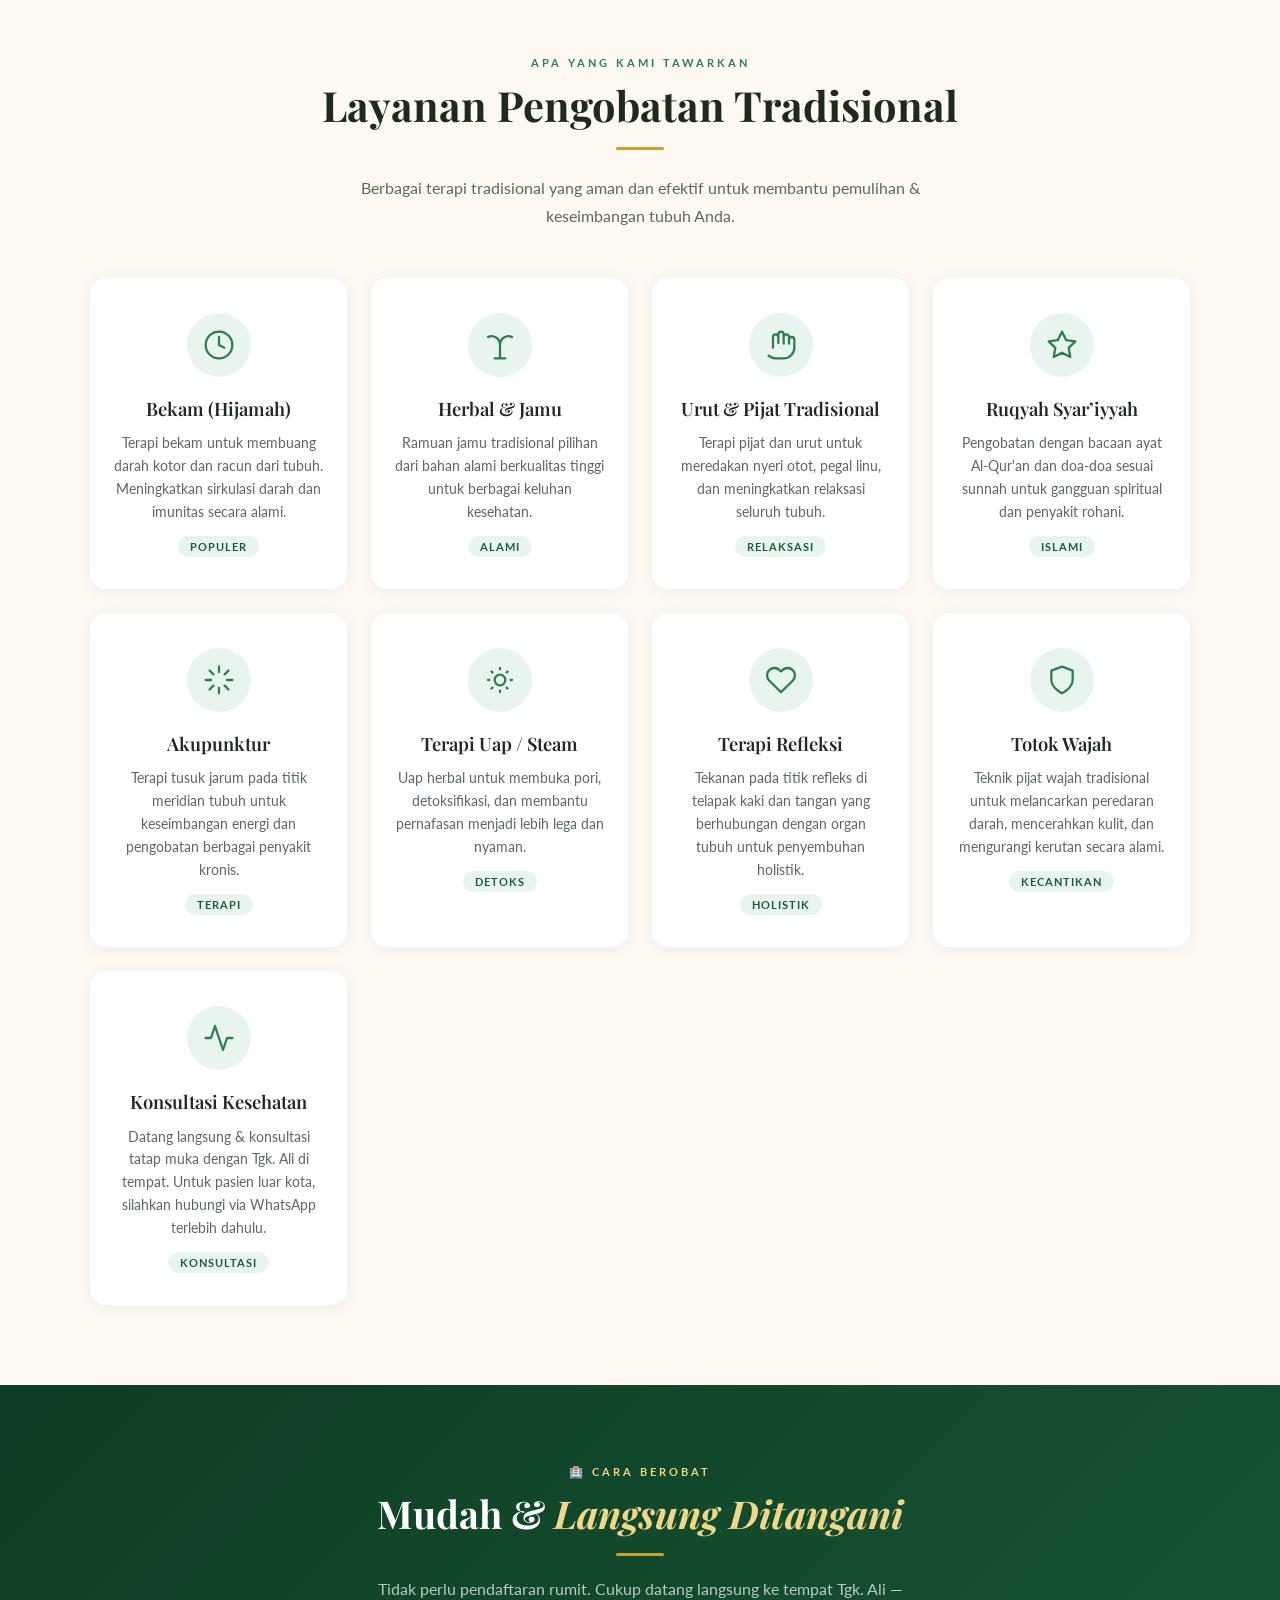
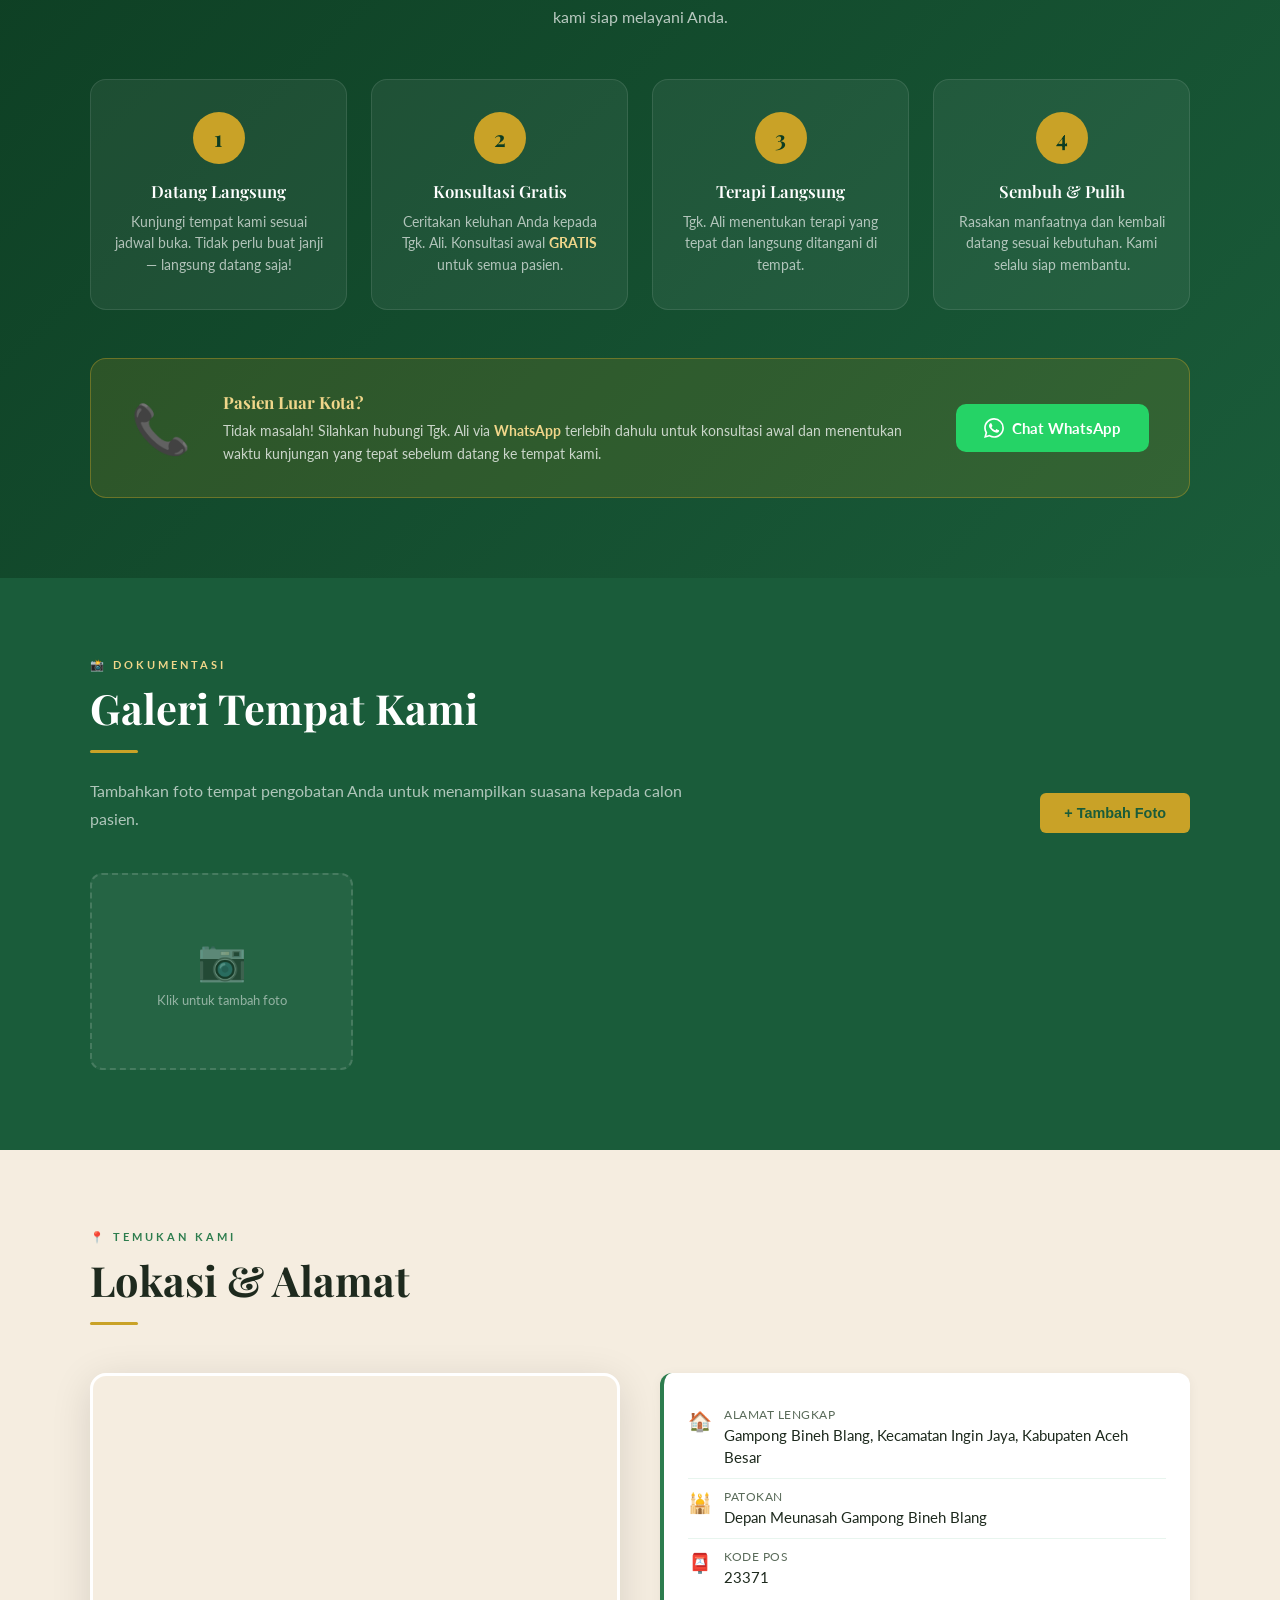
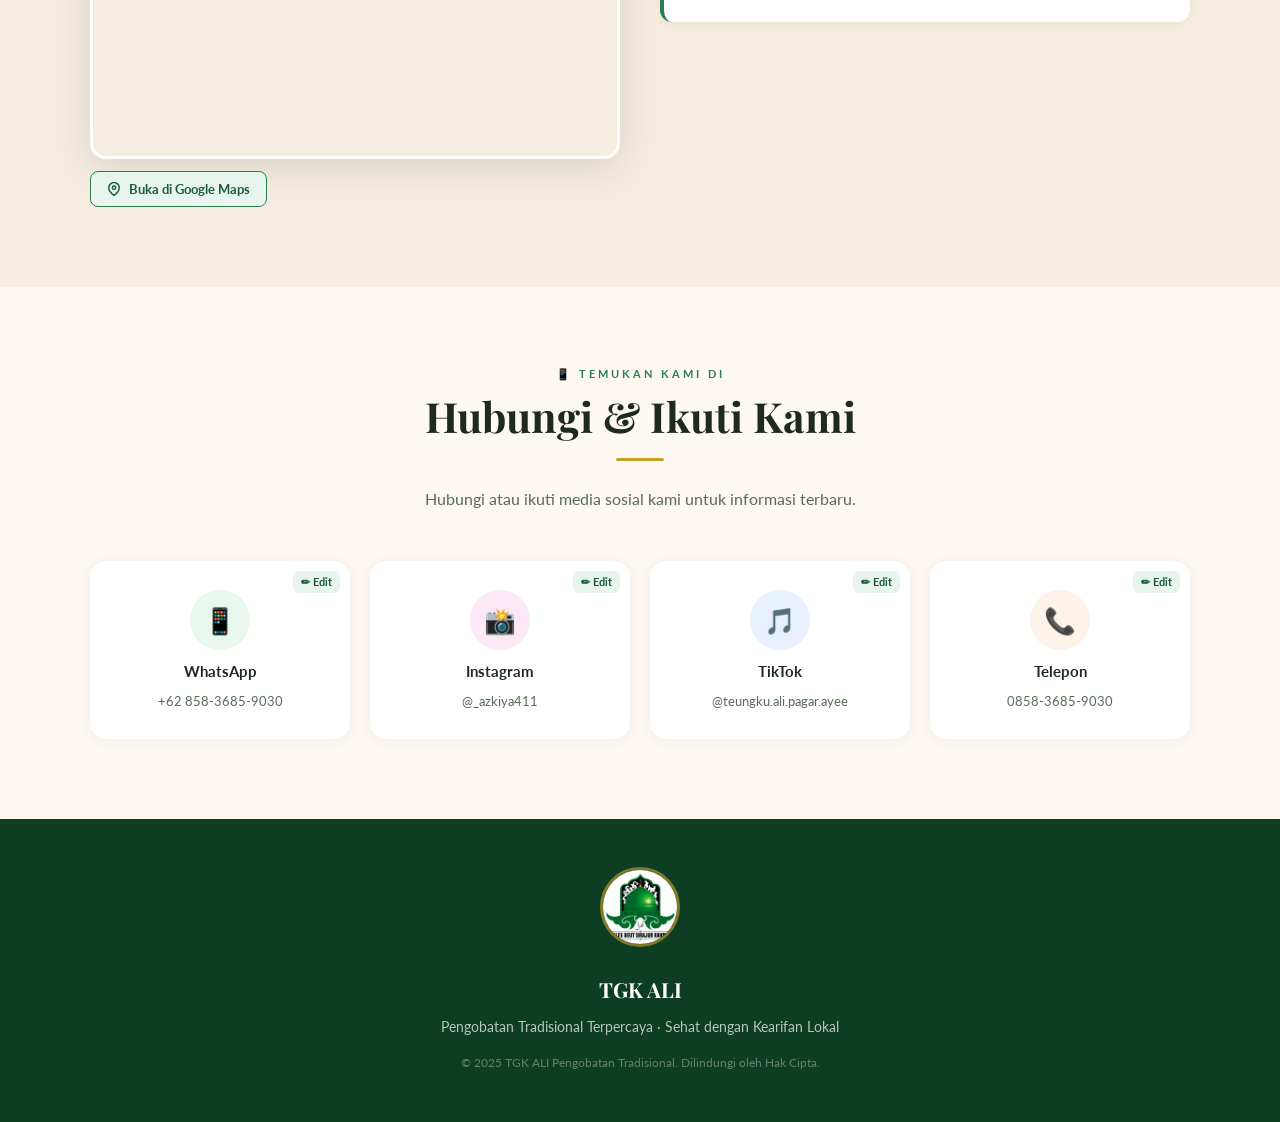
==== commit 7afb3a7c: "Update index.html" ====
--- a/index.html
+++ b/index.html
@@ -1,348 +1,1021 @@
-<!DOCTYPE html>
+<!doctype html>
 <html lang="id">
-<head>
-<meta charset="UTF-8">
-<meta name="viewport" content="width=device-width, initial-scale=1.0">
-<title>Pengobatan Tradisional TGK ALI</title>
-<link rel="preconnect" href="https://fonts.googleapis.com">
-<link href="https://fonts.googleapis.com/css2?family=Playfair+Display:ital,wght@0,400;0,600;0,700;1,400&family=Lato:wght@300;400;700&display=swap" rel="stylesheet">
-<link rel="stylesheet" href="style.css">
-</head>
-<body>
+  <head>
+    <meta charset="UTF-8" />
+    <meta name="viewport" content="width=device-width, initial-scale=1.0" />
+    <title>Pengobatan Tradisional TGK ALI</title>
+    <link rel="preconnect" href="https://fonts.googleapis.com" />
+    <link
+      href="https://fonts.googleapis.com/css2?family=Playfair+Display:ital,wght@0,400;0,600;0,700;1,400&family=Lato:wght@300;400;700&display=swap"
+      rel="stylesheet"
+    />
+    <link rel="stylesheet" href="style.css" />
+  </head>
+  <body>
+    <!-- NAV -->
+    <nav>
+      <a href="#hero" class="nav-brand">
+        <img
+          src="[data-uri]"
+          alt="Logo"
+          class="nav-logo-img"
+        />
+        <div class="nav-brand-text">
+          TGK ALI<small>Pengobatan Tradisional</small>
+        </div>
+      </a>
+      <ul class="nav-links">
+        <li><a href="#jadwal">Jadwal</a></li>
+        <li><a href="#layanan">Layanan</a></li>
+        <li><a href="#daftar">Cara Berobat</a></li>
+        <li><a href="#galeri">Galeri</a></li>
+        <li><a href="#maps">Lokasi</a></li>
+        <li><a href="#kontak" class="nav-cta">Hubungi Kami</a></li>
+      </ul>
+      <div class="hamburger" onclick="toggleMenu()">
+        <span></span><span></span><span></span>
+      </div>
+    </nav>
+    <div class="mobile-menu" id="mobileMenu">
+      <a href="#jadwal" onclick="toggleMenu()">&#x23F0; Jadwal</a>
+      <a href="#layanan" onclick="toggleMenu()">Layanan</a>
+      <a href="#daftar" onclick="toggleMenu()">&#x1F3E5; Cara Berobat</a>
+      <a href="#galeri" onclick="toggleMenu()">&#x1F4F8; Galeri</a>
+      <a href="#maps" onclick="toggleMenu()">&#x1F4CD; Lokasi</a>
+      <a href="#kontak" onclick="toggleMenu()">&#x1F4DE; Hubungi Kami</a>
+    </div>
 
-<!-- NAV -->
-<nav>
-  <a href="#hero" class="nav-brand">
-    <img src="[data-uri]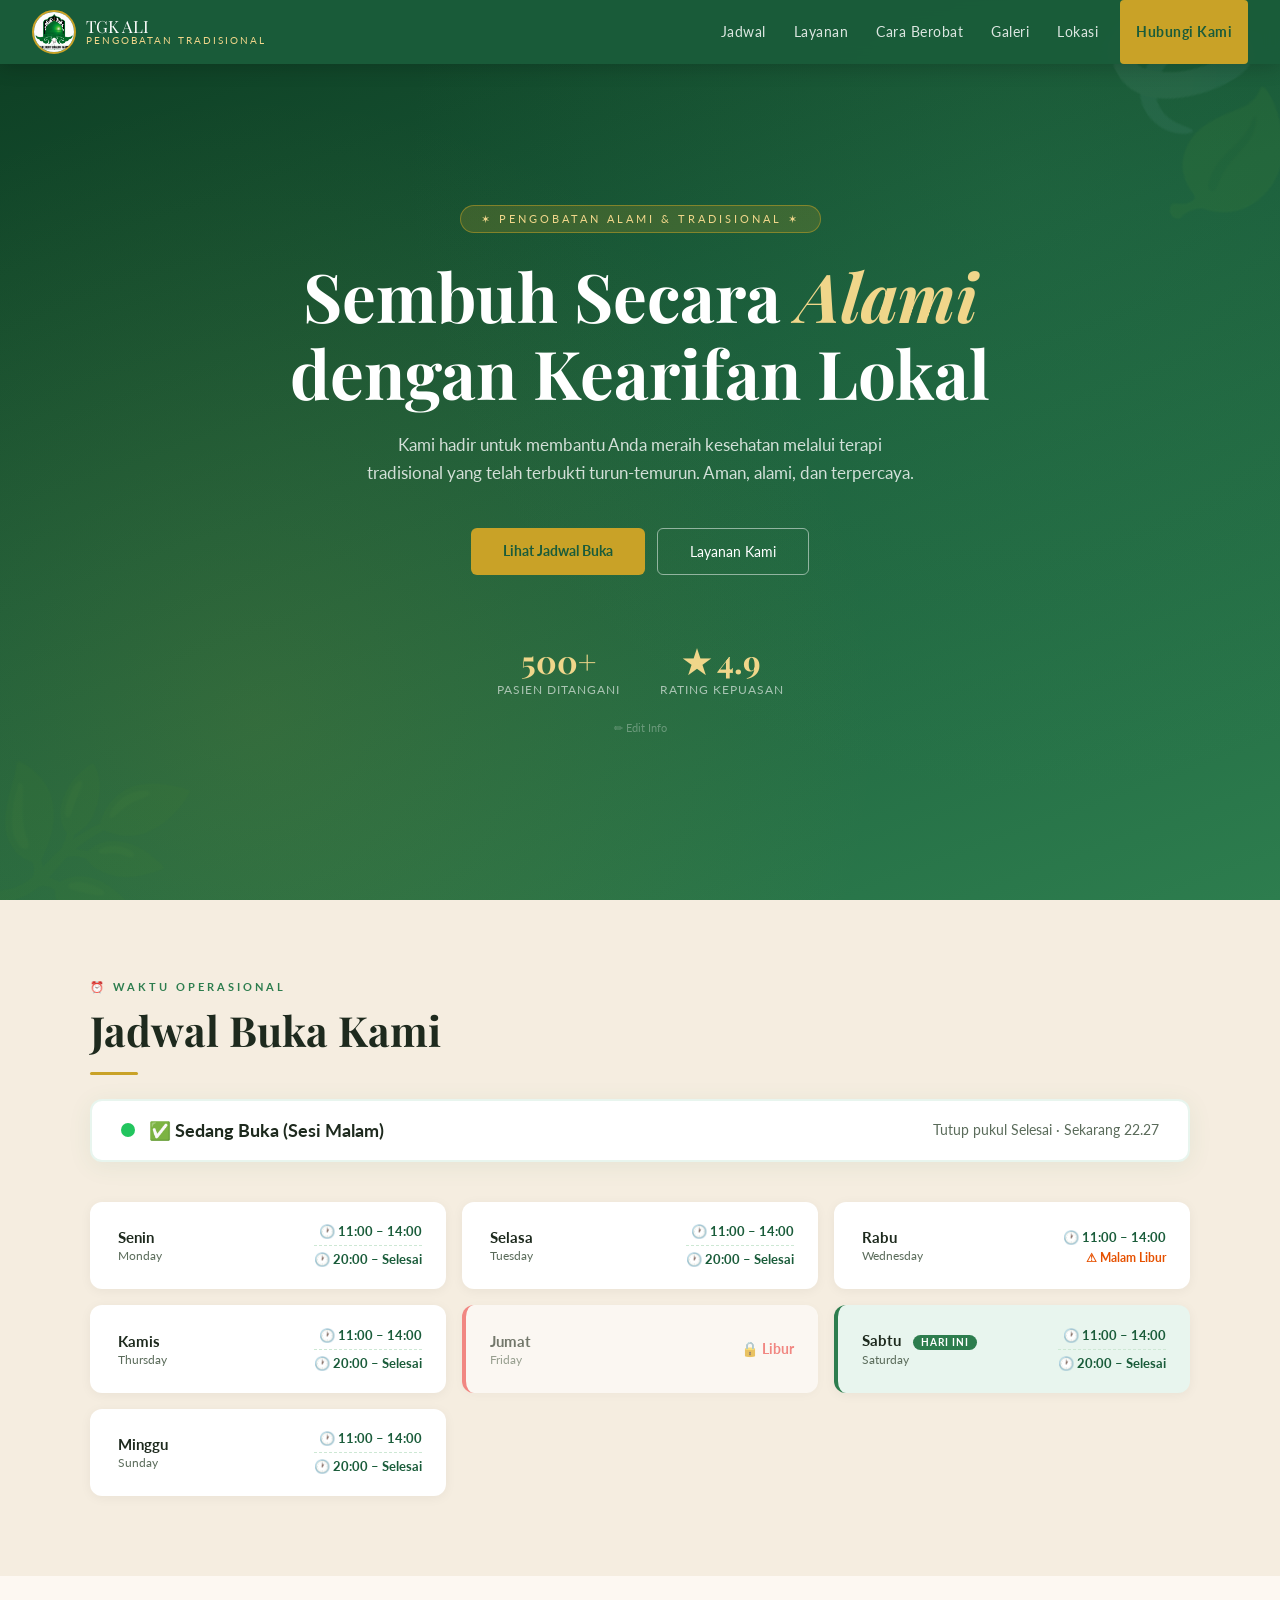
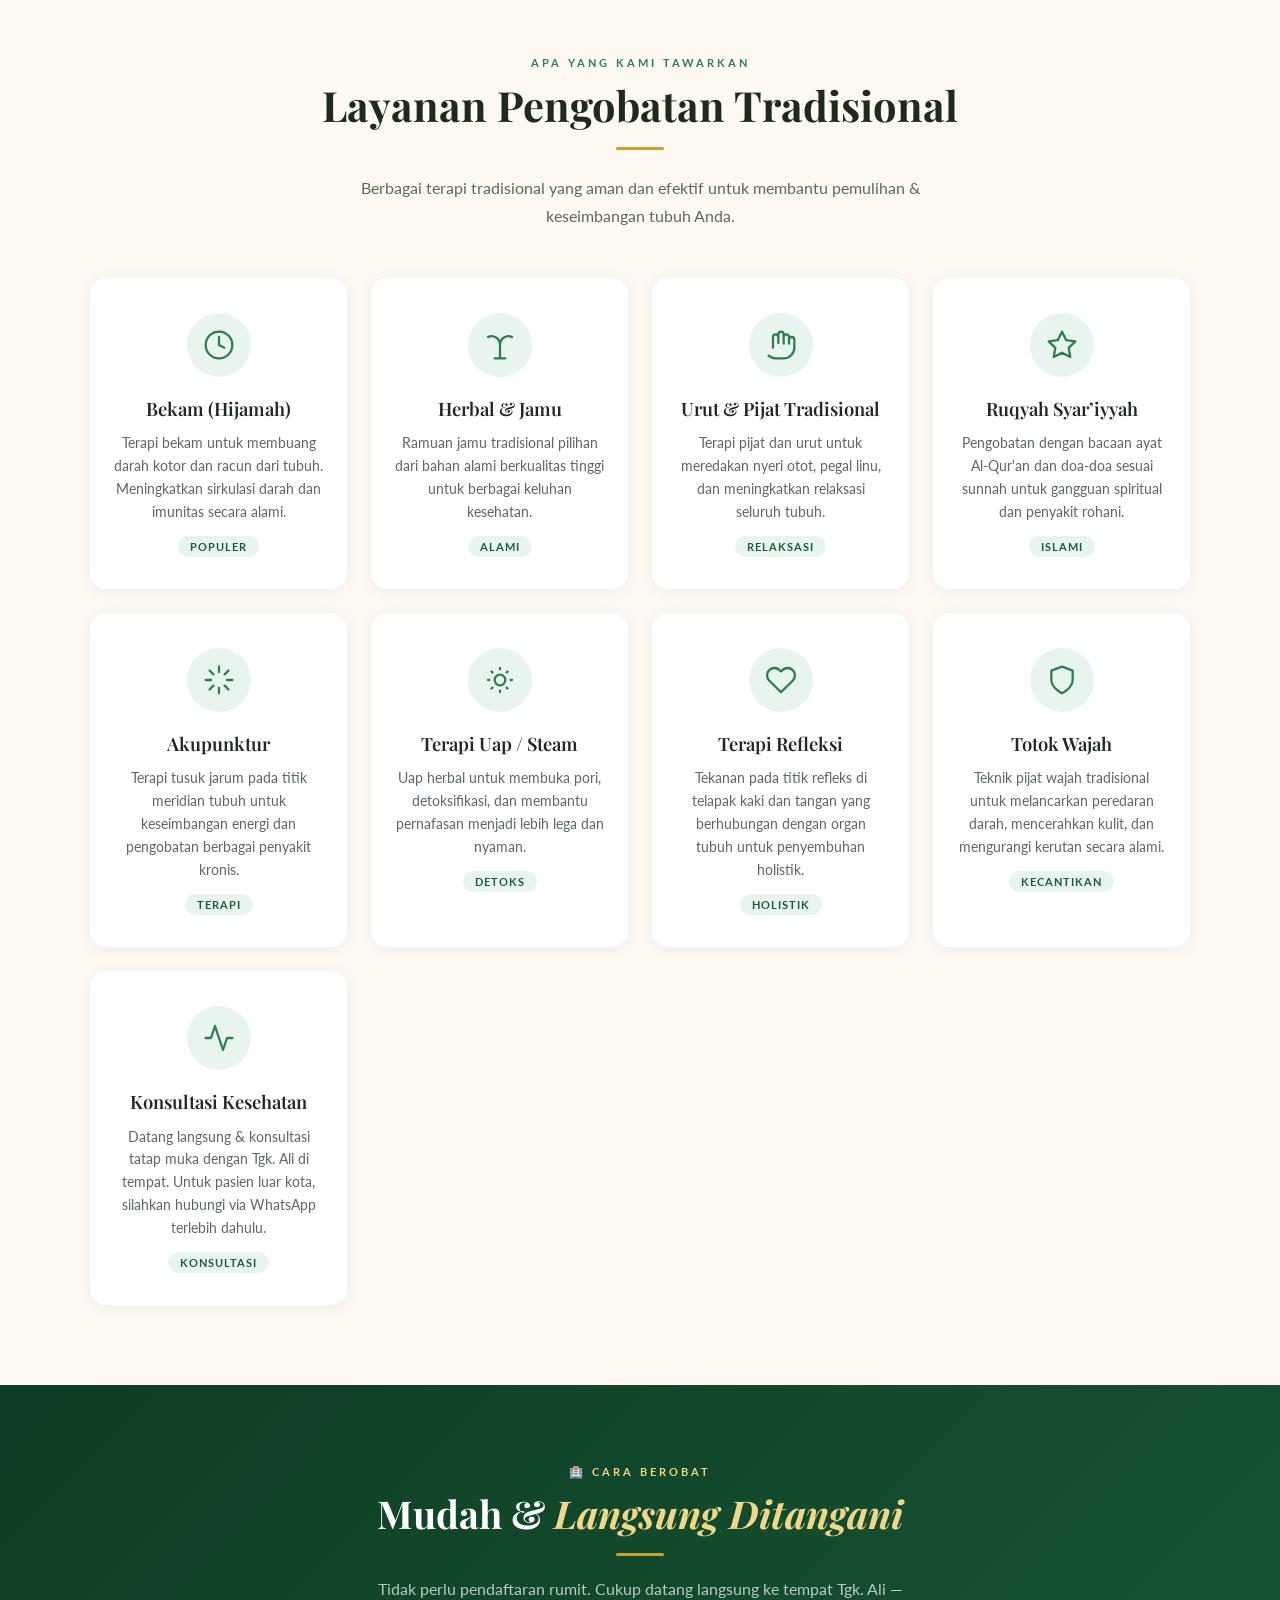
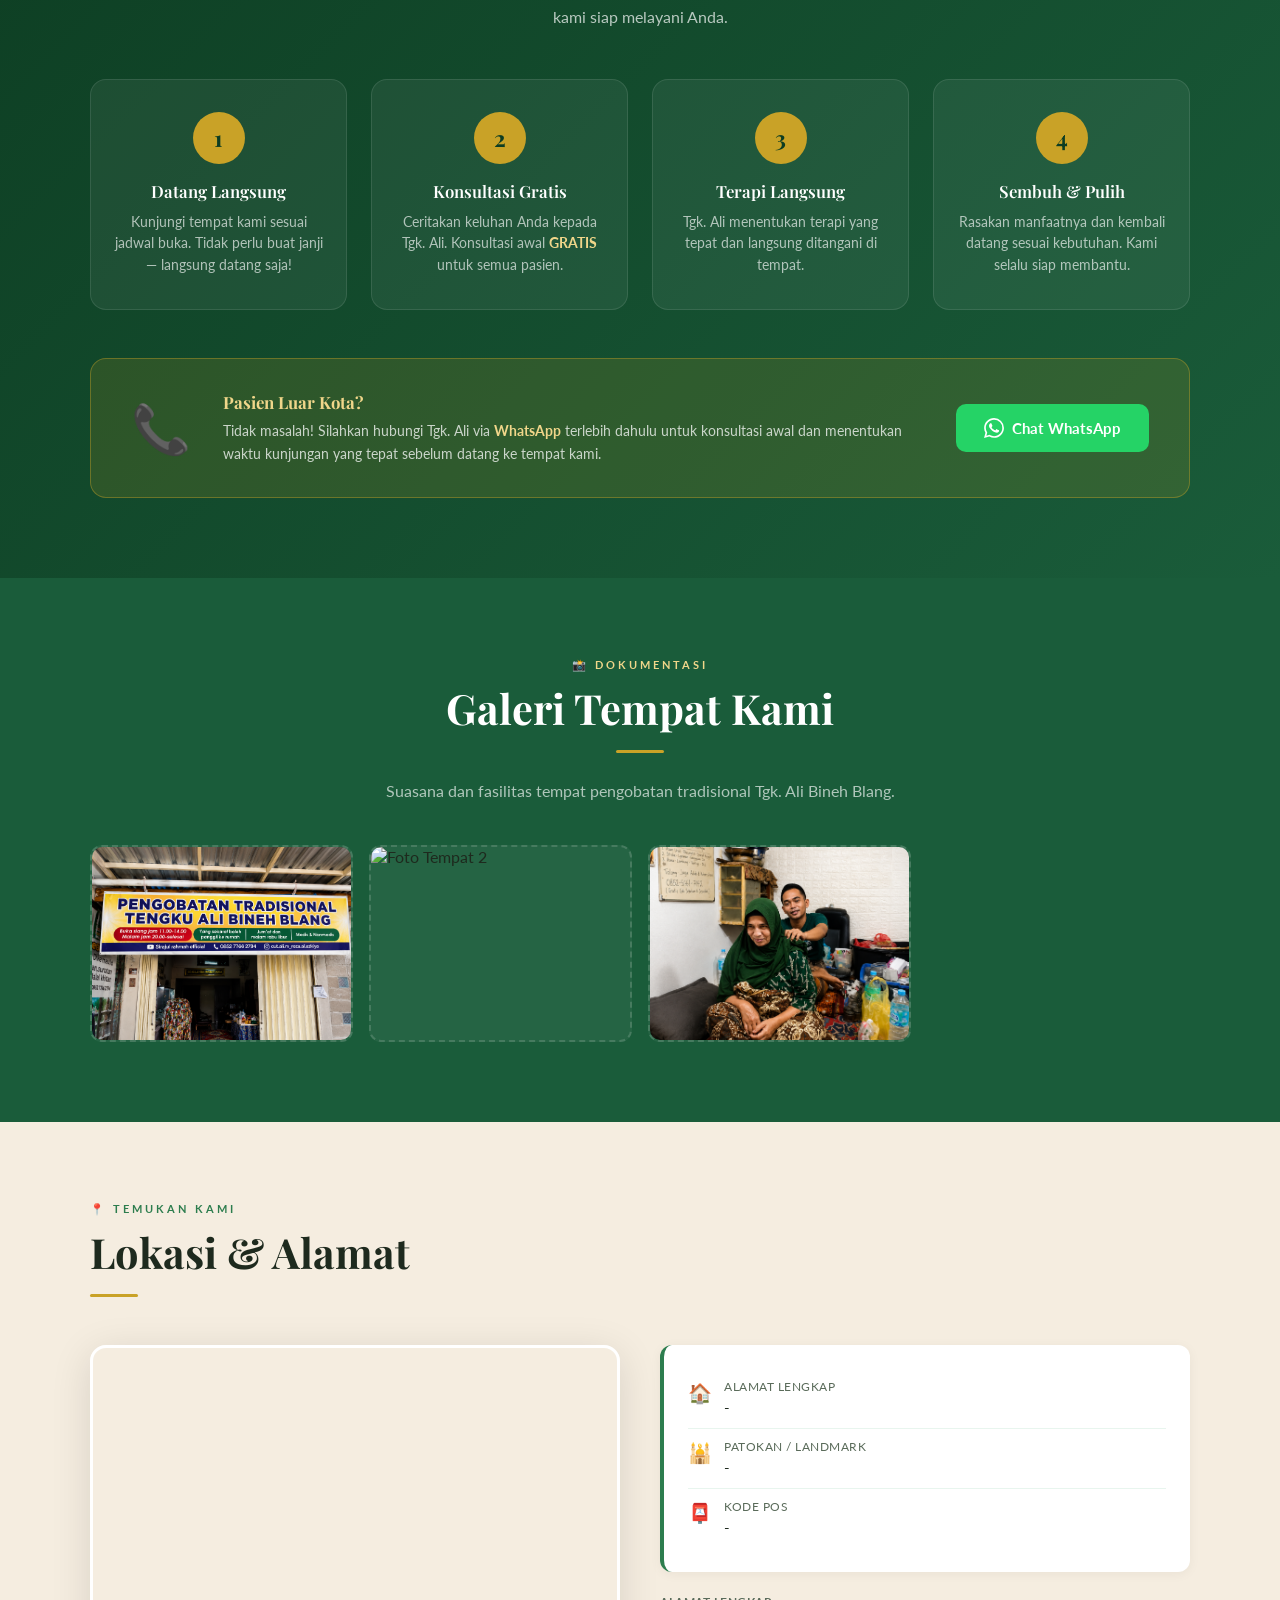
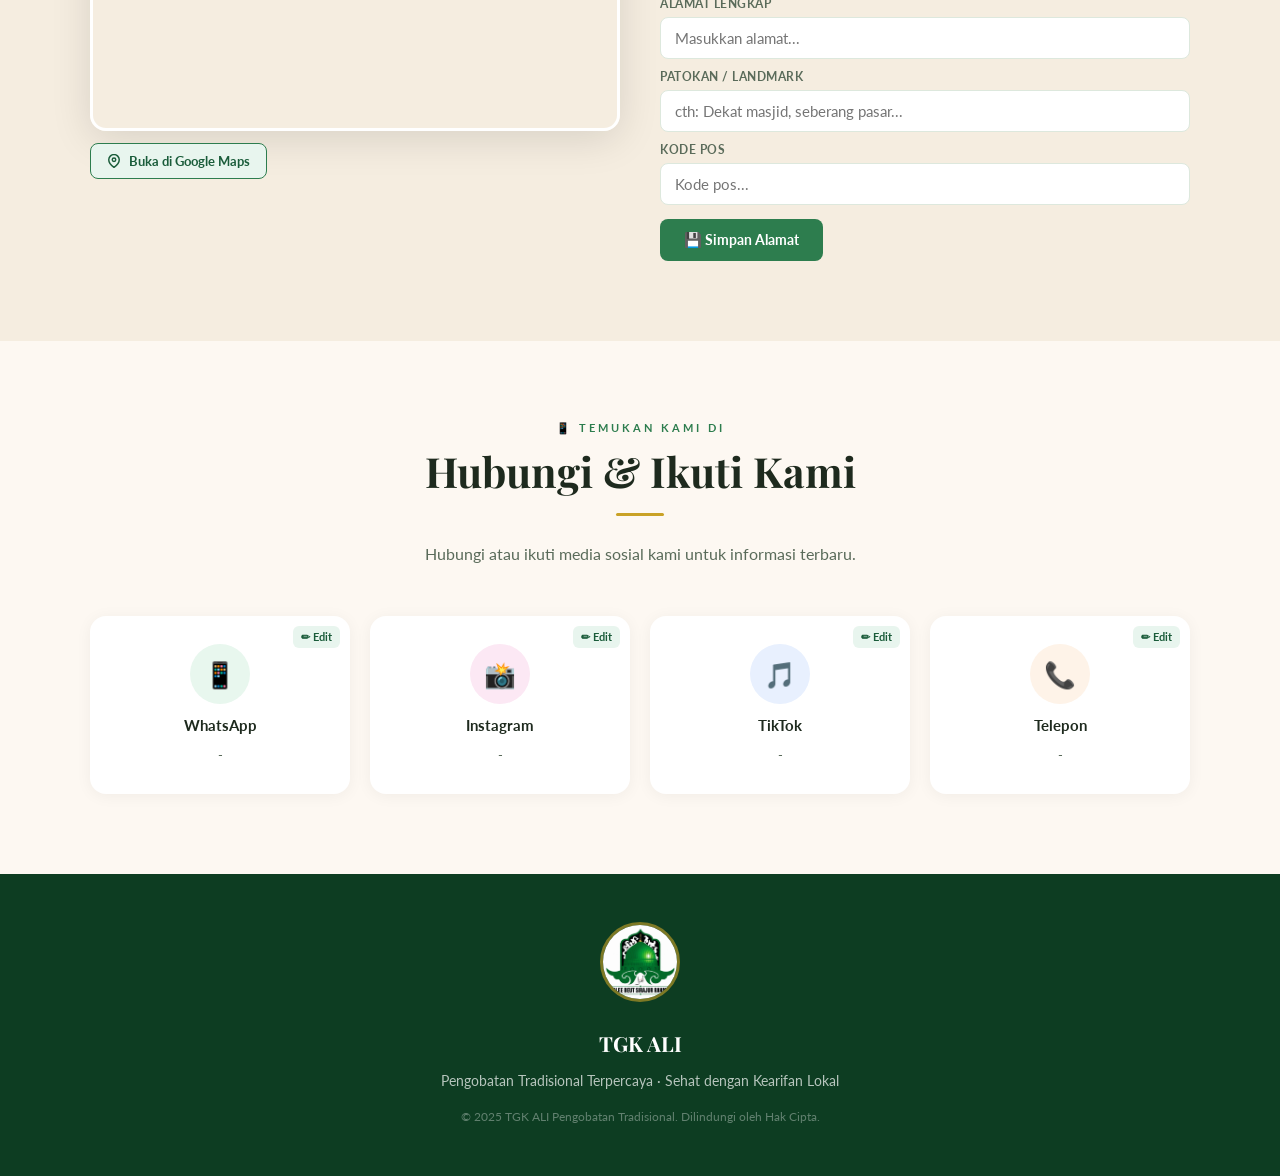
==== commit 272bbb33: "Update fmt.Println message from 'Hello' to 'Goodbye'" ====
--- a/index.html
+++ b/index.html
@@ -1,1021 +1,355 @@
-<!doctype html>
+<!DOCTYPE html>
 <html lang="id">
-  <head>
-    <meta charset="UTF-8" />
-    <meta name="viewport" content="width=device-width, initial-scale=1.0" />
-    <title>Pengobatan Tradisional TGK ALI</title>
-    <link rel="preconnect" href="https://fonts.googleapis.com" />
-    <link
-      href="https://fonts.googleapis.com/css2?family=Playfair+Display:ital,wght@0,400;0,600;0,700;1,400&family=Lato:wght@300;400;700&display=swap"
-      rel="stylesheet"
-    />
-    <link rel="stylesheet" href="style.css" />
-  </head>
-  <body>
-    <!-- NAV -->
-    <nav>
-      <a href="#hero" class="nav-brand">
-        <img
-          src="[data-uri]"
-          alt="Logo"
-          class="nav-logo-img"
-        />
-        <div class="nav-brand-text">
-          TGK ALI<small>Pengobatan Tradisional</small>
+<head>
+<meta charset="UTF-8">
+<meta name="viewport" content="width=device-width, initial-scale=1.0">
+<title>Pengobatan Tradisional TGK ALI</title>
+<link rel="preconnect" href="https://fonts.googleapis.com">
+<link href="https://fonts.googleapis.com/css2?family=Playfair+Display:ital,wght@0,400;0,600;0,700;1,400&family=Lato:wght@300;400;700&display=swap" rel="stylesheet">
+<link rel="stylesheet" href="style.css">
+</head>
+<body>
+
+<!-- NAV -->
+<nav>
+  <a href="#hero" class="nav-brand">
+    <img src="[data-uri]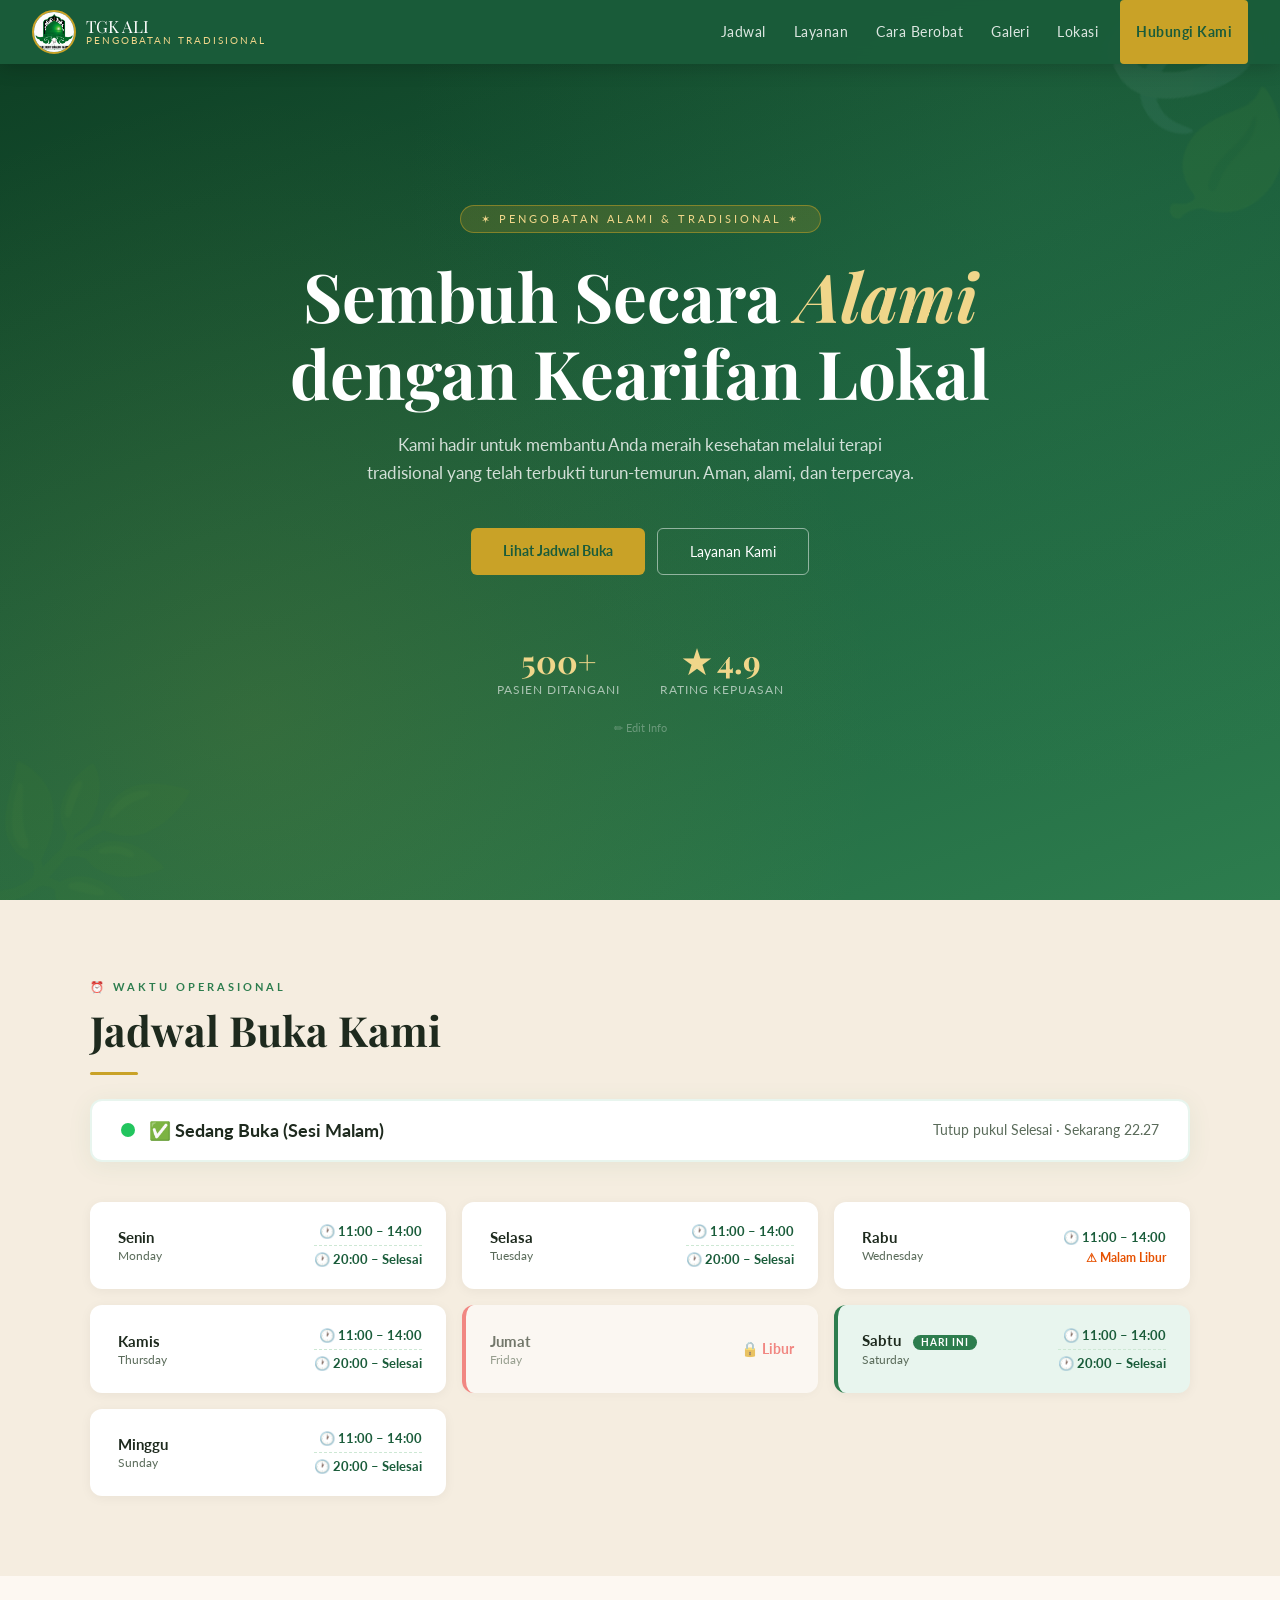
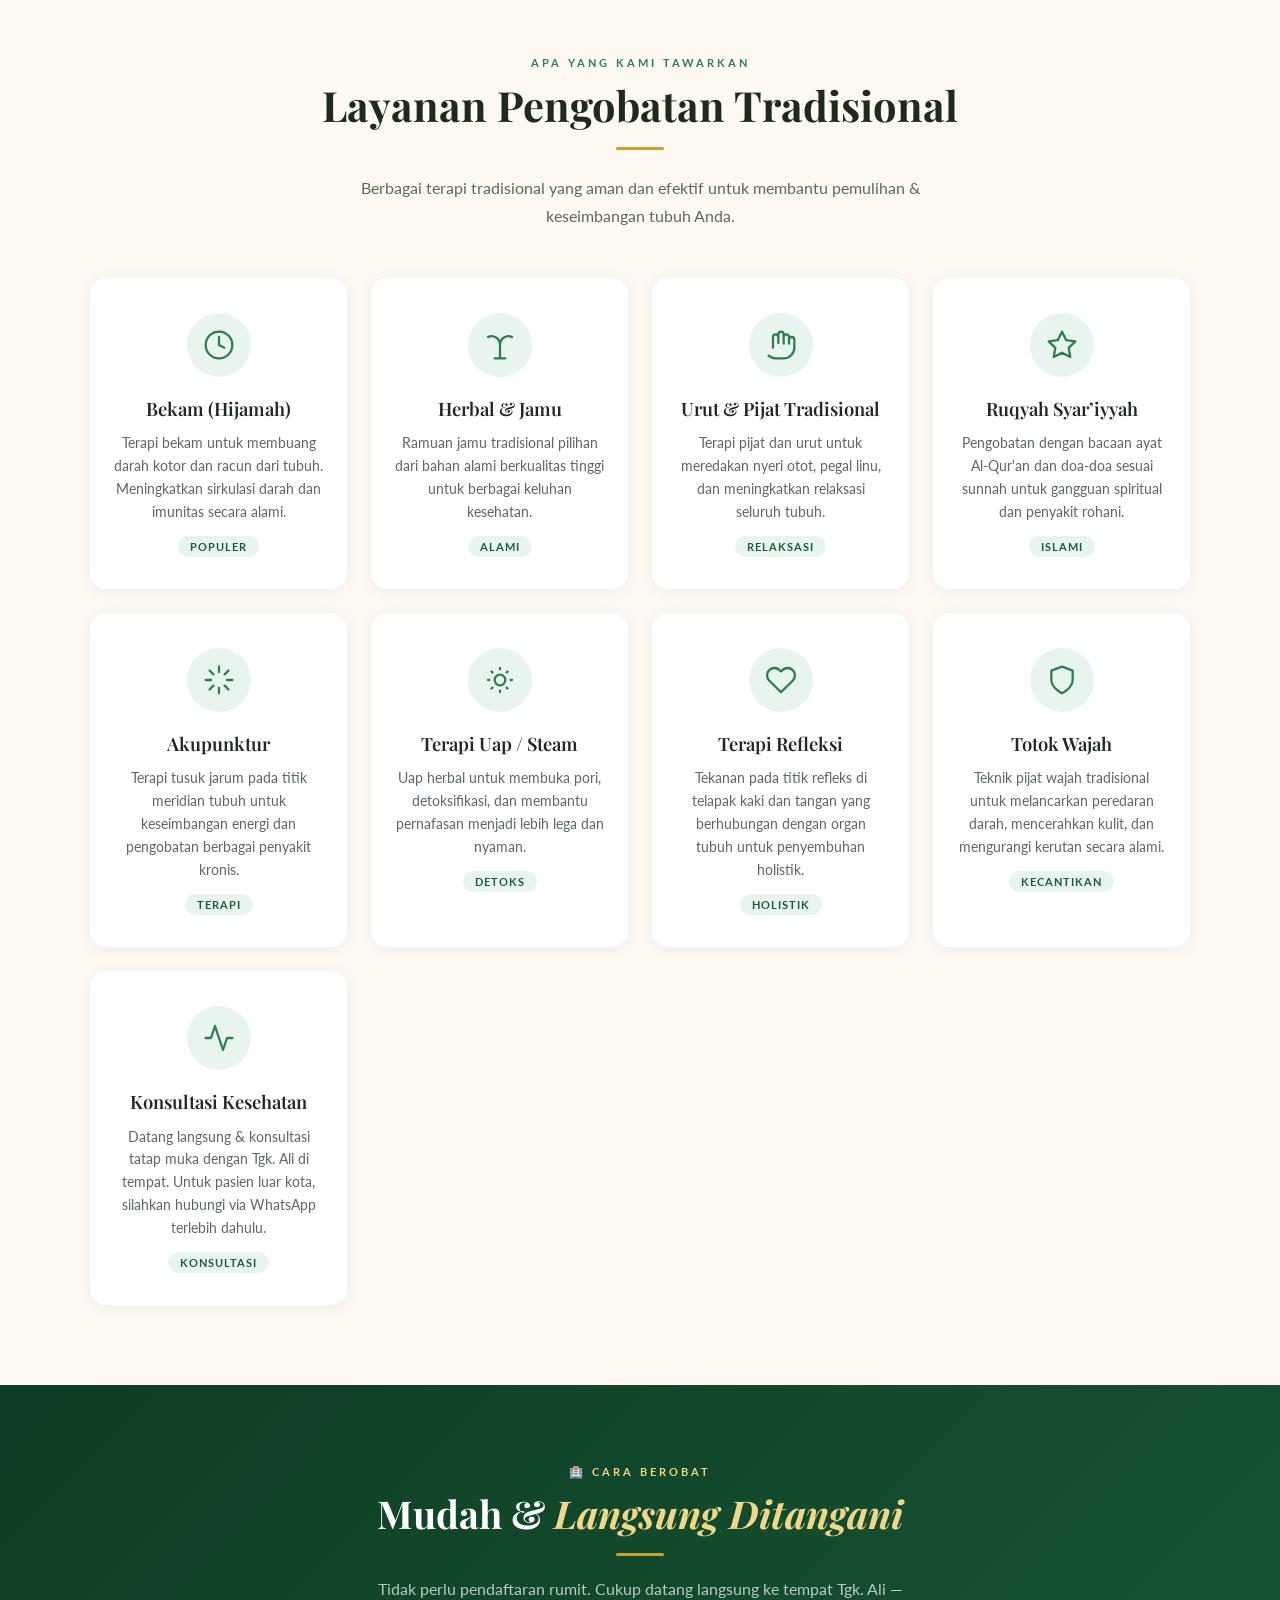
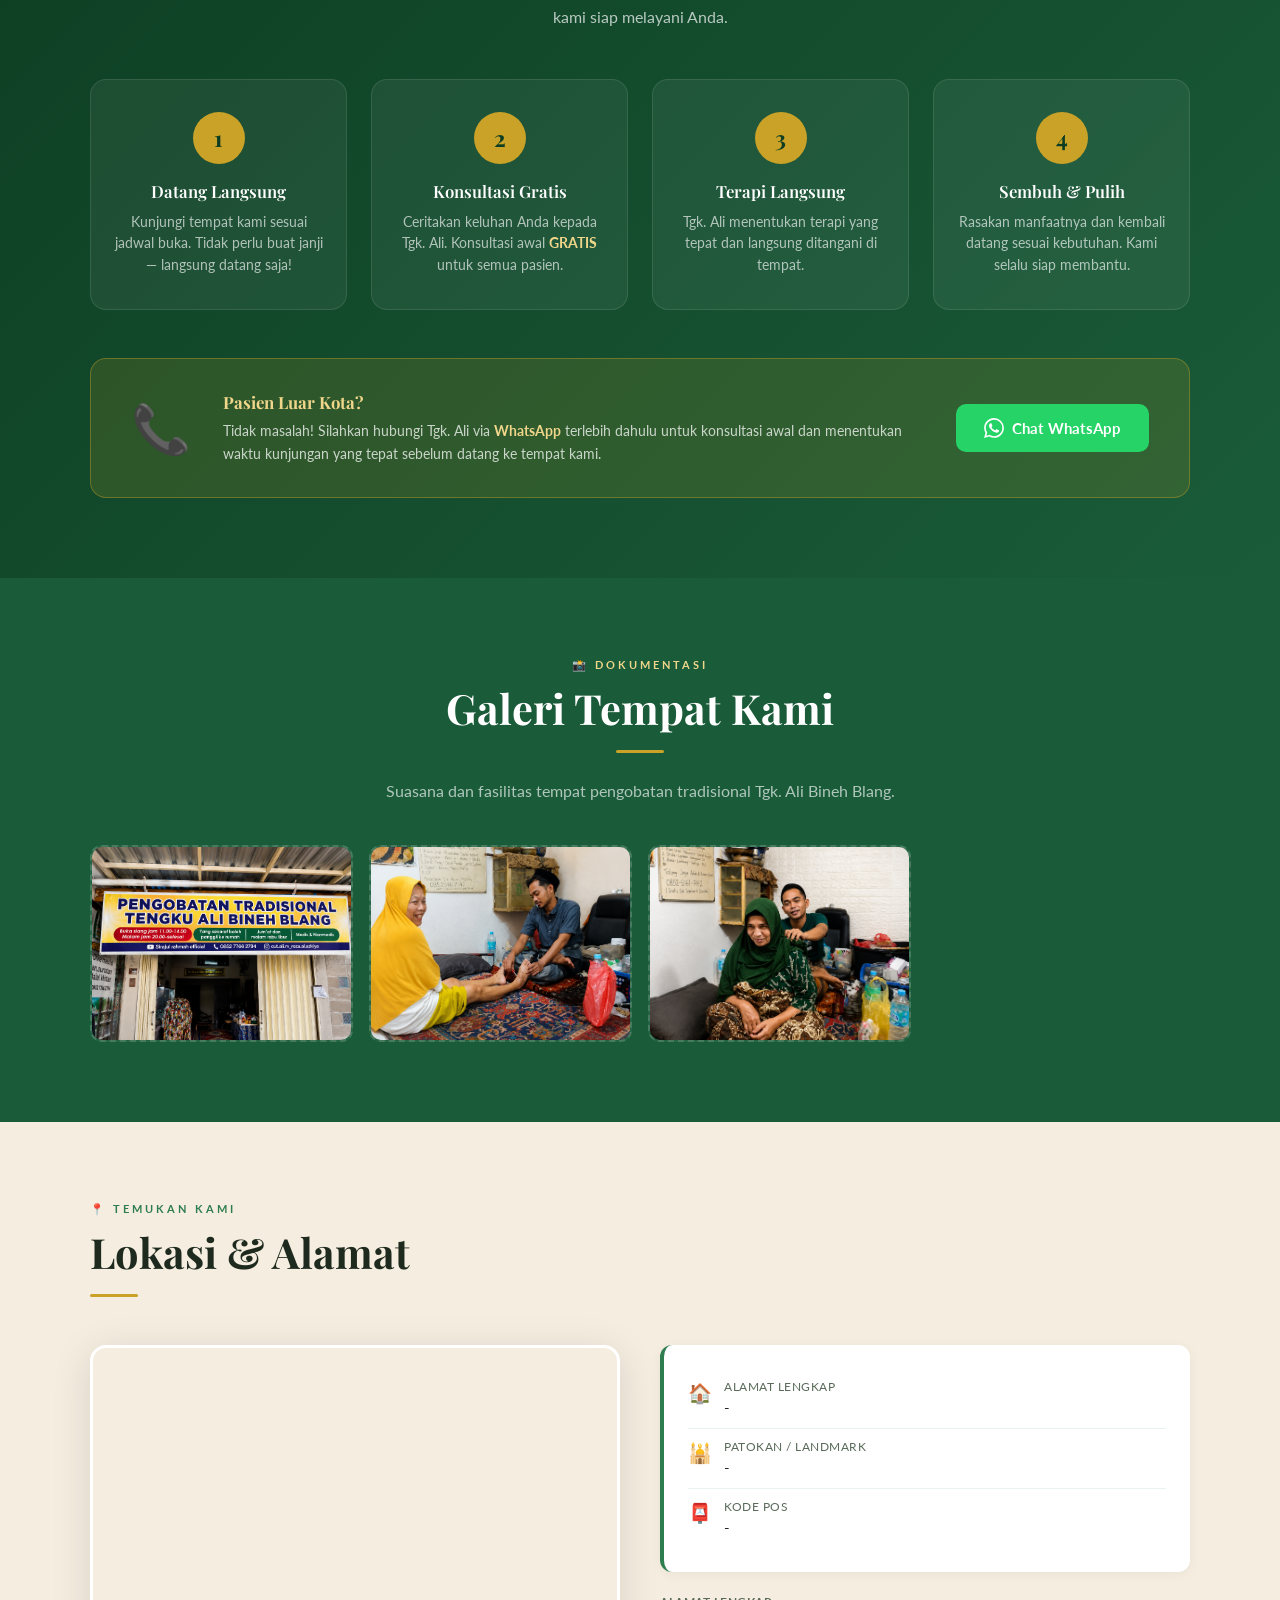
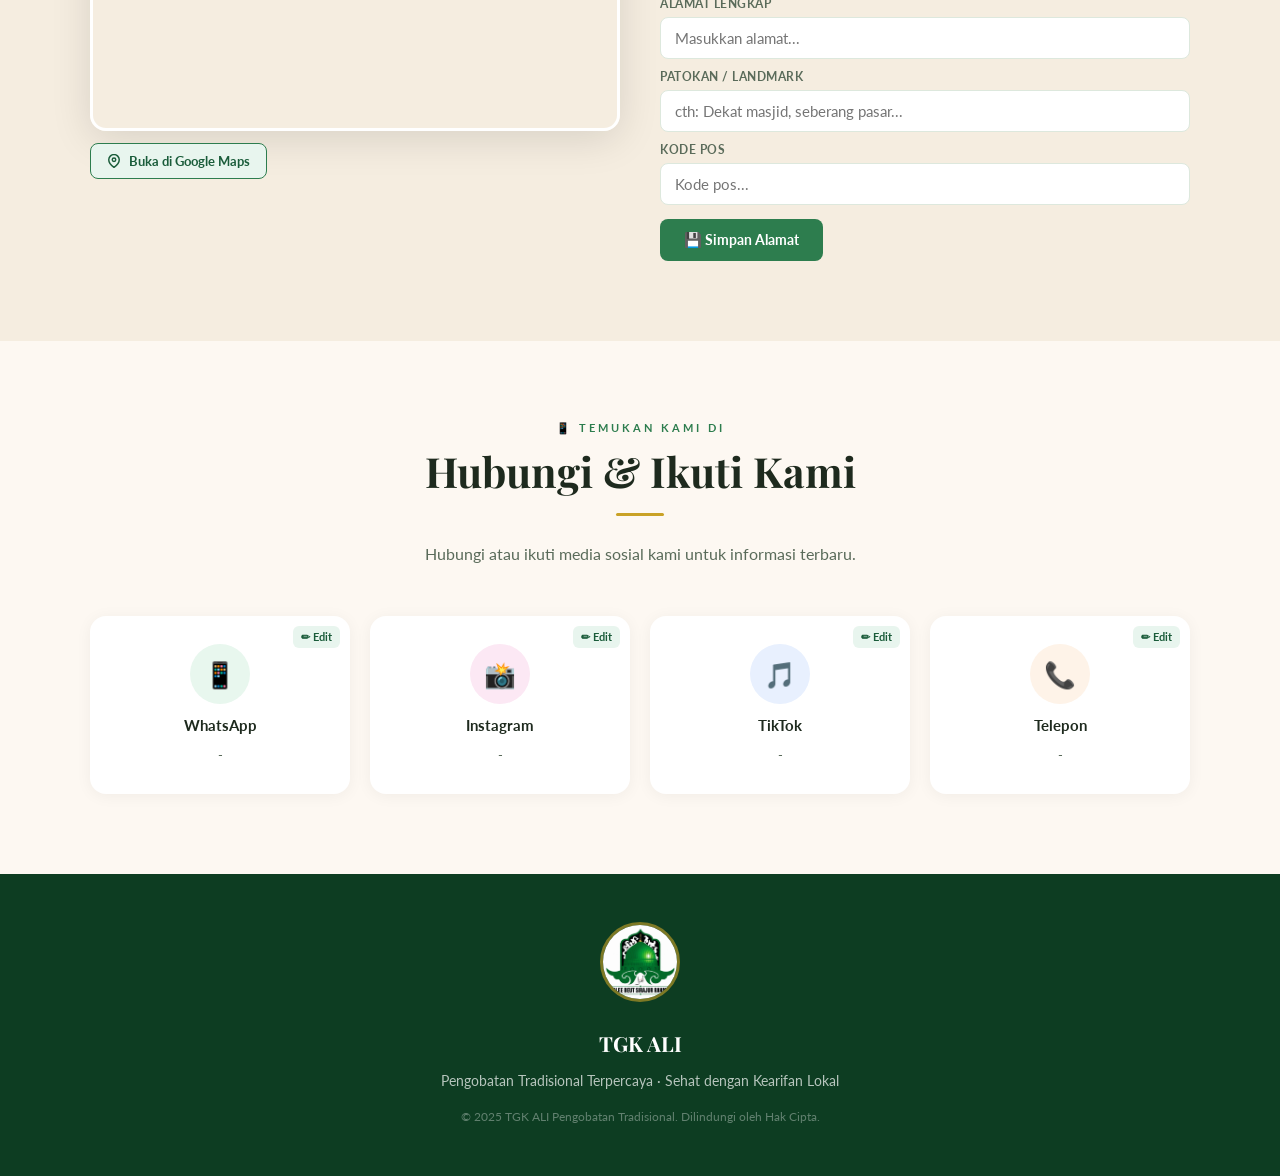
==== commit f8990912: "Fix image source formatting in index.html" ====
--- a/index.html
+++ b/index.html
@@ -209,7 +209,7 @@
         <div class="foto-overlay">&#x1F50D;</div>
       </div>
       <div class="foto-item" onclick="bukaFotoStatis('foto/foto2.png')">
-        <img src="foto/foto2.png" alt="Foto Tempat 2" loading="lazy">
+        <img src="foto/foto2 .png" alt="Foto Tempat 2" loading="lazy">
         <div class="foto-overlay">&#x1F50D;</div>
       </div>
       <div class="foto-item" onclick="bukaFotoStatis('foto/foto3.png')">
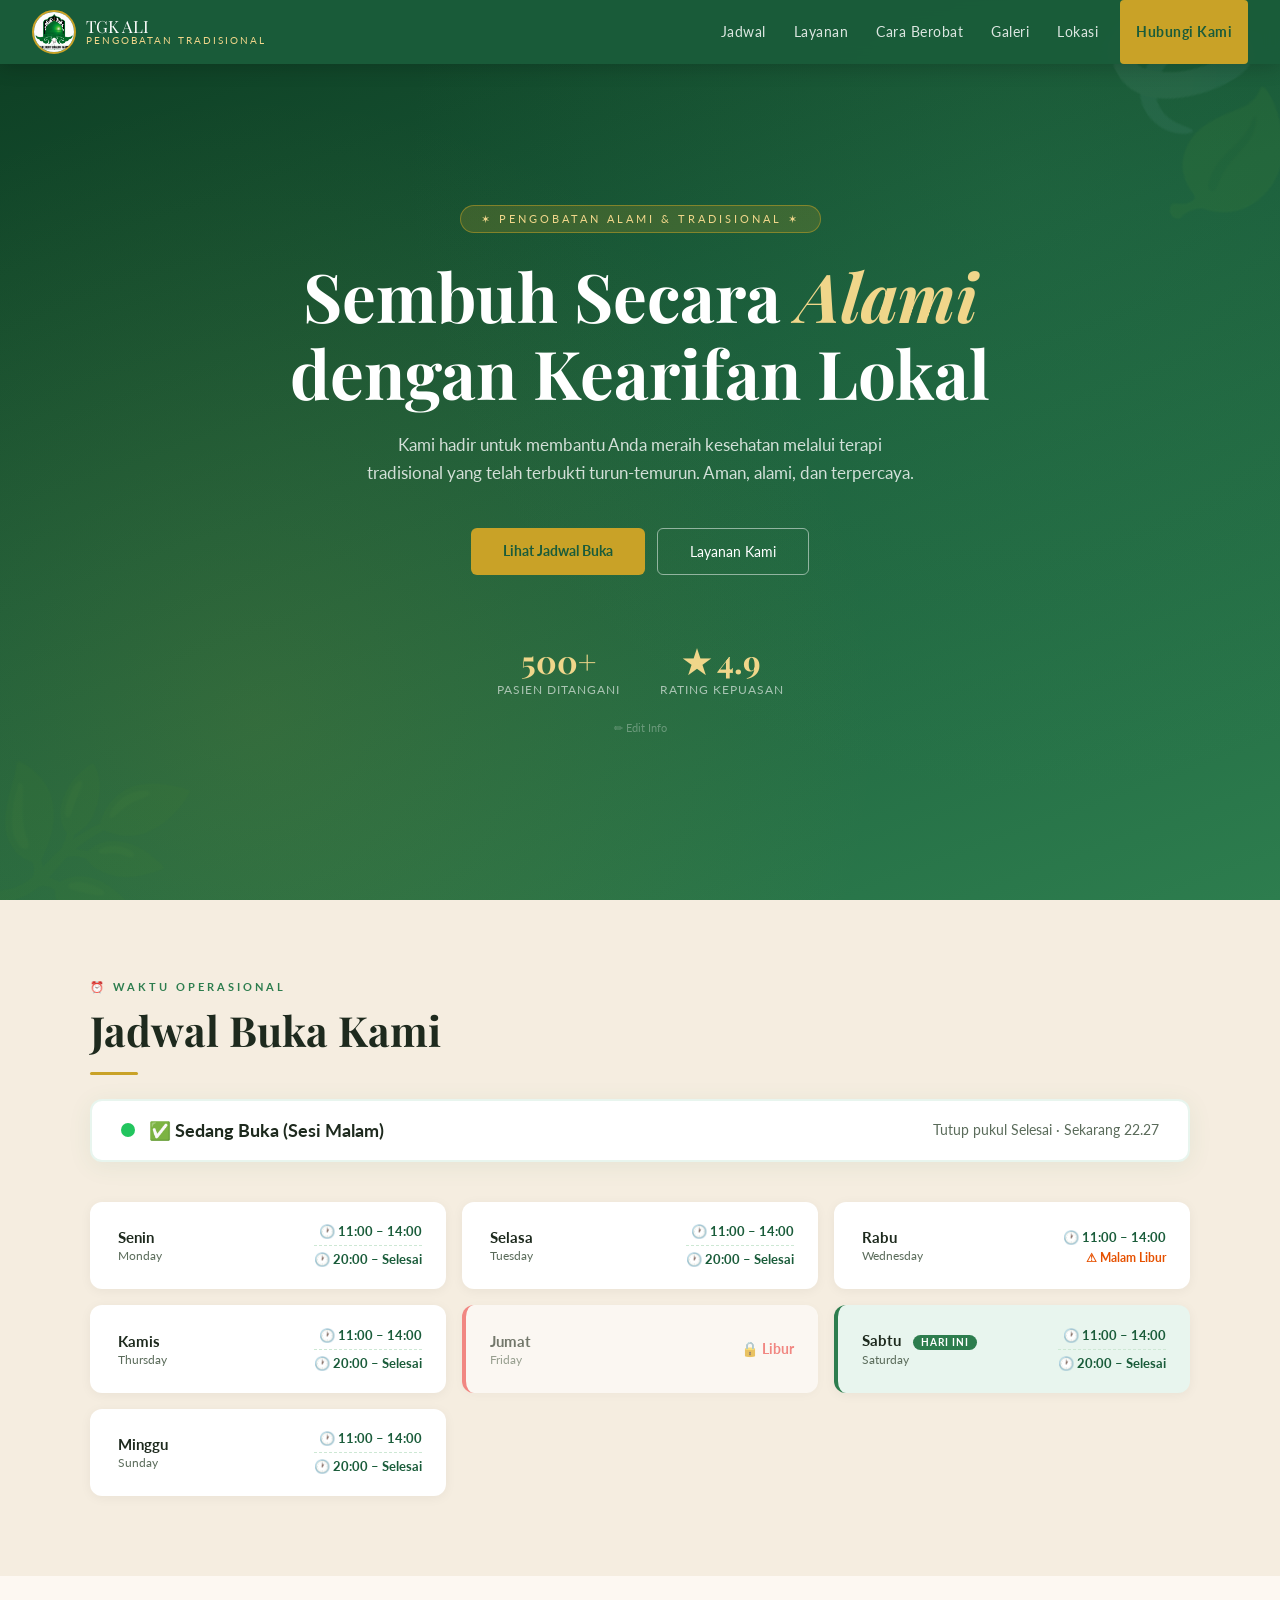
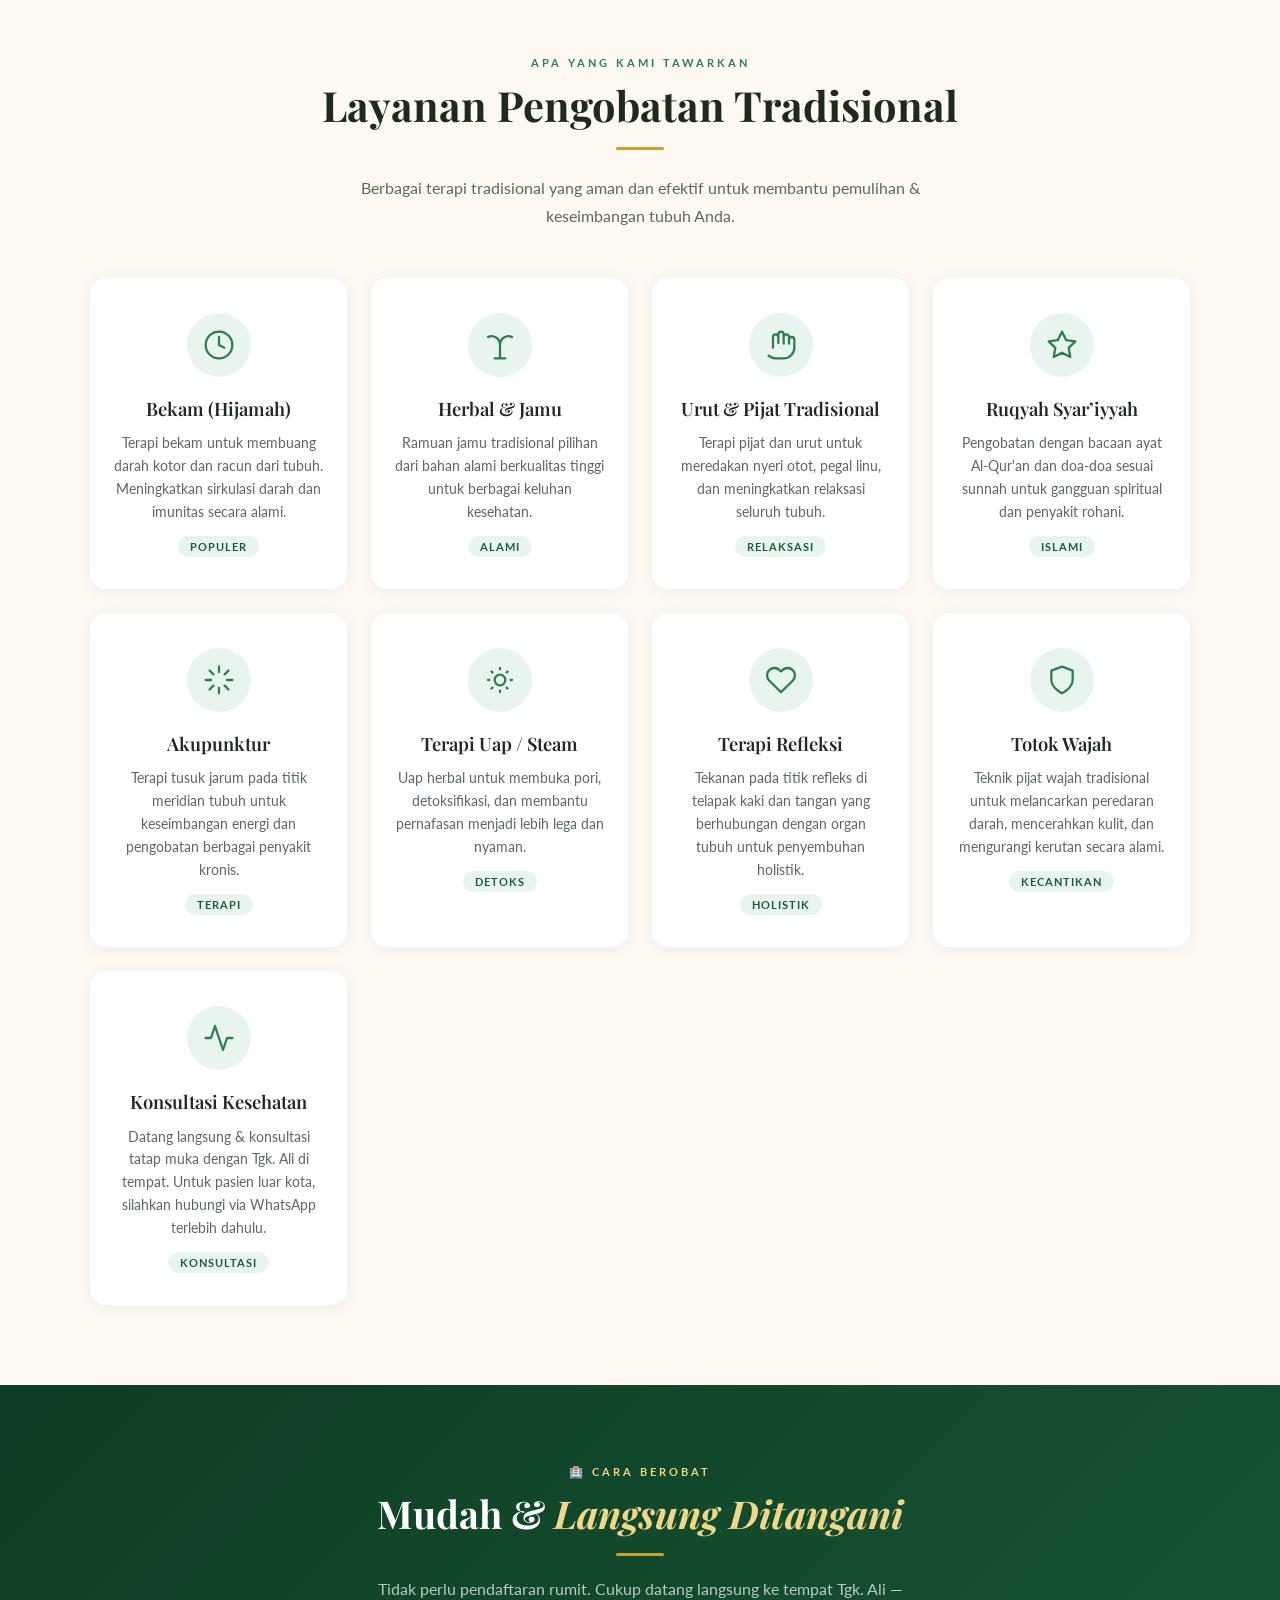
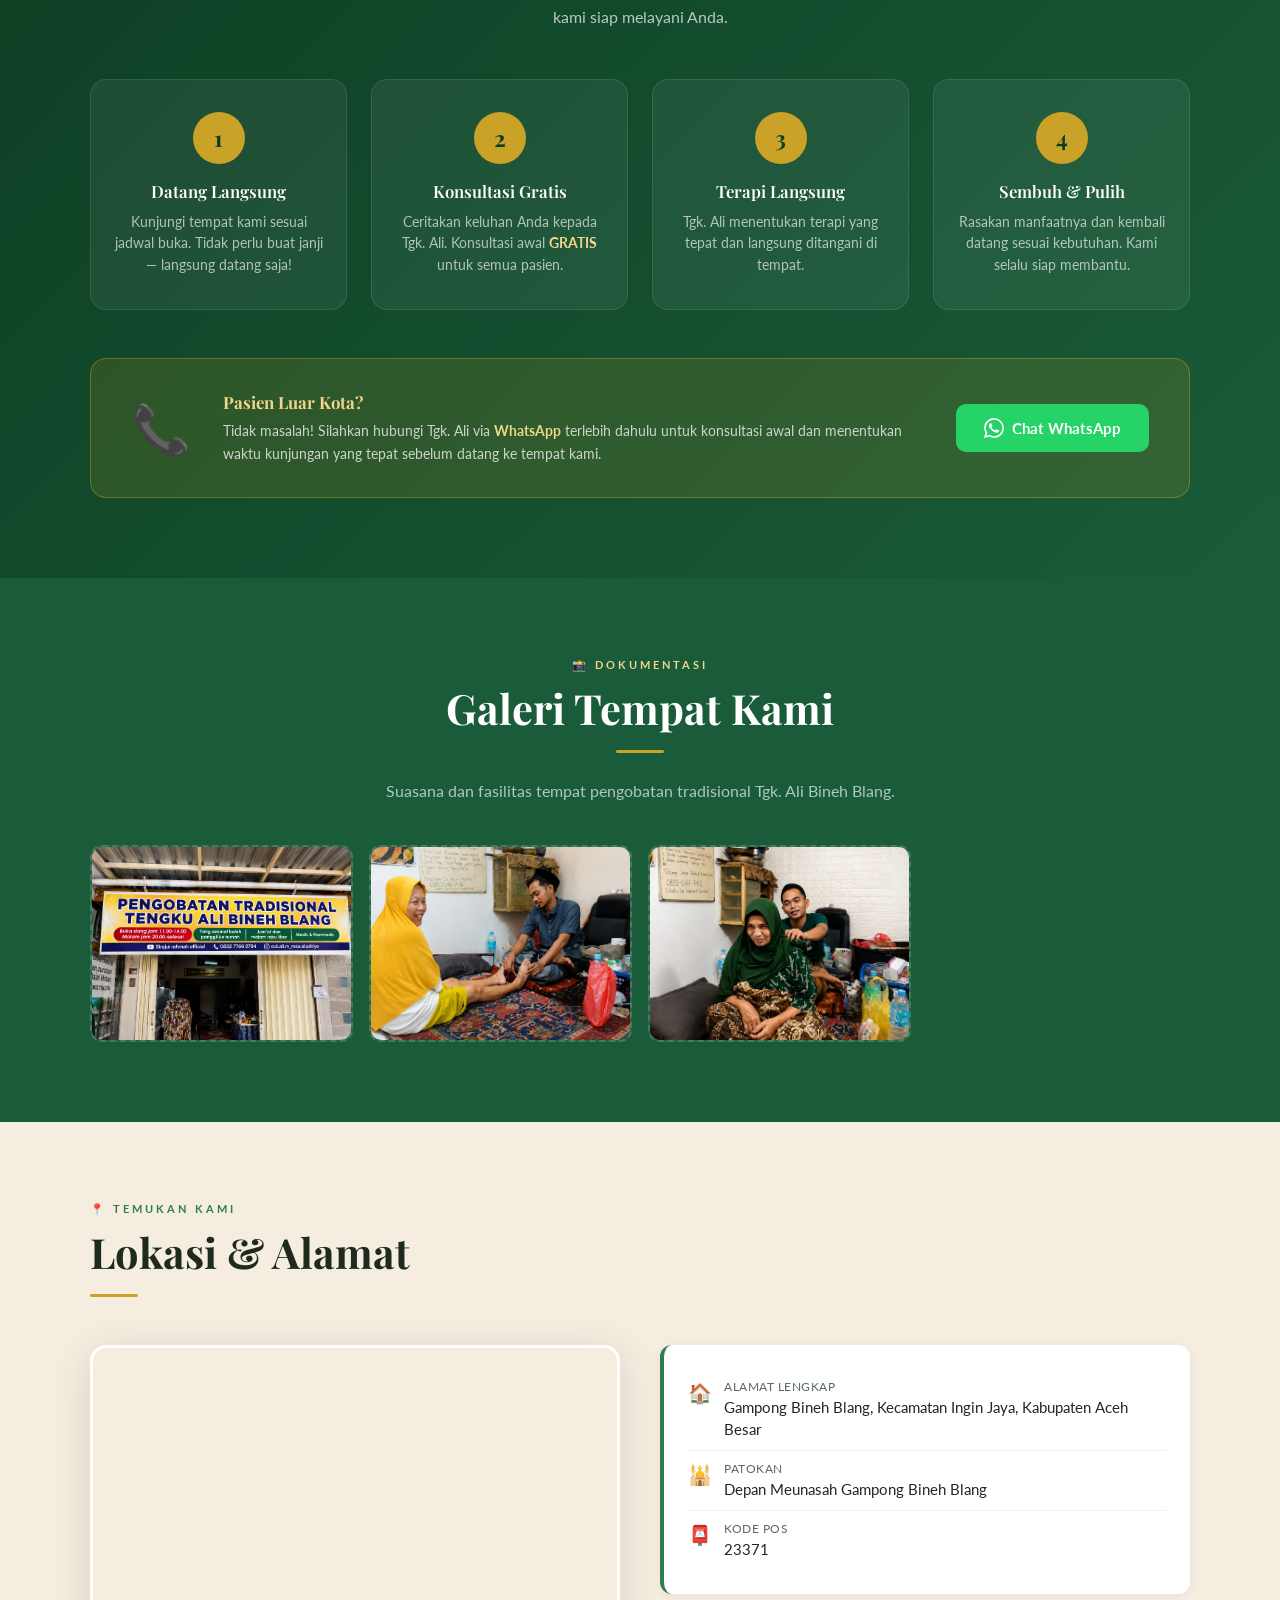
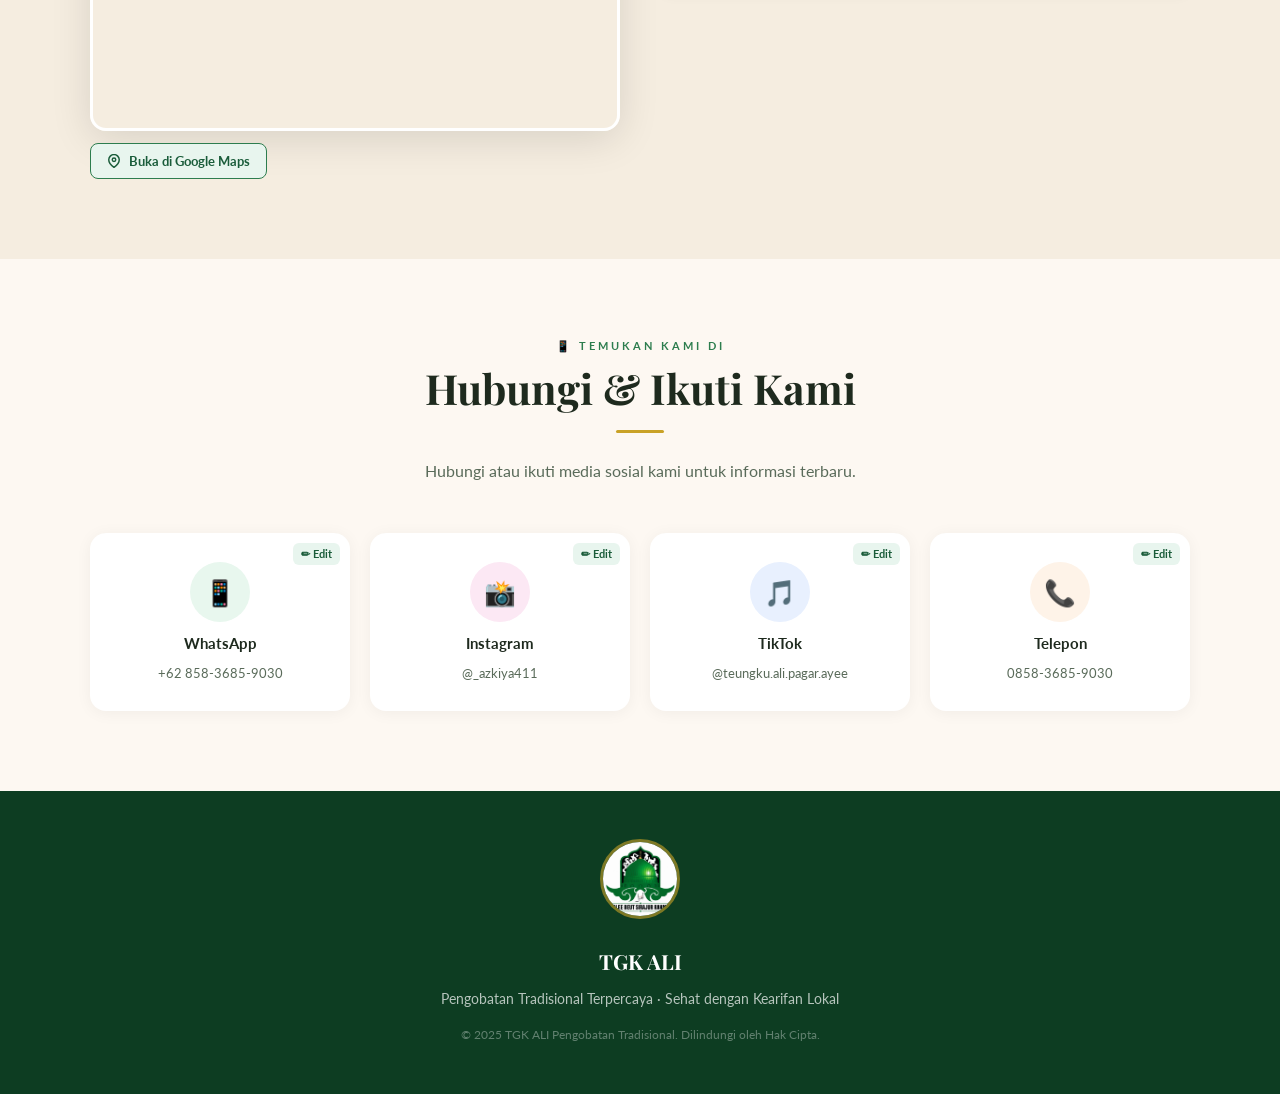
==== commit 4013f2fb: "Update address and contact information in index.html" ====
--- a/index.html
+++ b/index.html
@@ -253,22 +253,16 @@
         <div class="alamat-box">
           <div class="alamat-item">
             <div class="alamat-icon">&#x1F3E0;</div>
-            <div><div class="alamat-lbl">Alamat Lengkap</div><div class="alamat-val" id="tampilAlamat">-</div></div>
+            <div><div class="alamat-lbl">Alamat Lengkap</div><div class="alamat-val" id="tampilAlamat">Gampong Bineh Blang, Kecamatan Ingin Jaya, Kabupaten Aceh Besar</div></div>
           </div>
           <div class="alamat-item">
             <div class="alamat-icon">&#x1F54C;</div>
-            <div><div class="alamat-lbl">Patokan / Landmark</div><div class="alamat-val" id="tampilLandmark">-</div></div>
+            <div><div class="alamat-lbl">Patokan</div><div class="alamat-val" id="tampilLandmark">Depan Meunasah Gampong Bineh Blang</div></div>
           </div>
           <div class="alamat-item">
             <div class="alamat-icon">&#x1F4EE;</div>
-            <div><div class="alamat-lbl">Kode Pos</div><div class="alamat-val" id="tampilPos">-</div></div>
+            <div><div class="alamat-lbl">Kode Pos</div><div class="alamat-val" id="tampilPos">23371</div></div>
           </div>
-        </div>
-        <div style="margin-top:1.5rem;display:flex;flex-direction:column;gap:10px;">
-          <div class="form-group"><label class="form-label">Alamat Lengkap</label><input class="form-input" id="inputAlamat" type="text" placeholder="Masukkan alamat..."></div>
-          <div class="form-group"><label class="form-label">Patokan / Landmark</label><input class="form-input" id="inputLandmark" type="text" placeholder="cth: Dekat masjid, seberang pasar..."></div>
-          <div class="form-group"><label class="form-label">Kode Pos</label><input class="form-input" id="inputPos" type="text" placeholder="Kode pos..."></div>
-          <button class="btn-hijau" onclick="simpanAlamat()">&#x1F4BE; Simpan Alamat</button>
         </div>
       </div>
     </div>
@@ -289,25 +283,25 @@
         <button class="btn-edit-kontak" onclick="bukaEditKontak('wa',event)">&#x270F; Edit</button>
         <div class="kontak-circle circle-wa">&#x1F4F1;</div>
         <div class="kontak-name">WhatsApp</div>
-        <div class="kontak-val" id="tampilWa">-</div>
+        <div class="kontak-val" id="tampilWa">+62 858-3685-9030</div>
       </div>
       <div class="kontak-card" onclick="bukaLink('ig',event)">
         <button class="btn-edit-kontak" onclick="bukaEditKontak('ig',event)">&#x270F; Edit</button>
         <div class="kontak-circle circle-ig">&#x1F4F8;</div>
         <div class="kontak-name">Instagram</div>
-        <div class="kontak-val" id="tampilIg">-</div>
+        <div class="kontak-val" id="tampilIg">@_azkiya411</div>
       </div>
       <div class="kontak-card" onclick="bukaLink('tt',event)">
         <button class="btn-edit-kontak" onclick="bukaEditKontak('tt',event)">&#x270F; Edit</button>
         <div class="kontak-circle circle-tt">&#x1F3B5;</div>
         <div class="kontak-name">TikTok</div>
-        <div class="kontak-val" id="tampilTt">-</div>
+        <div class="kontak-val" id="tampilTt">@teungku.ali.pagar.ayee</div>
       </div>
       <div class="kontak-card" onclick="bukaLink('tel',event)">
         <button class="btn-edit-kontak" onclick="bukaEditKontak('tel',event)">&#x270F; Edit</button>
         <div class="kontak-circle circle-tel">&#x1F4DE;</div>
         <div class="kontak-name">Telepon</div>
-        <div class="kontak-val" id="tampilTel">-</div>
+        <div class="kontak-val" id="tampilTel">0858-3685-9030</div>
       </div>
     </div>
   </div>
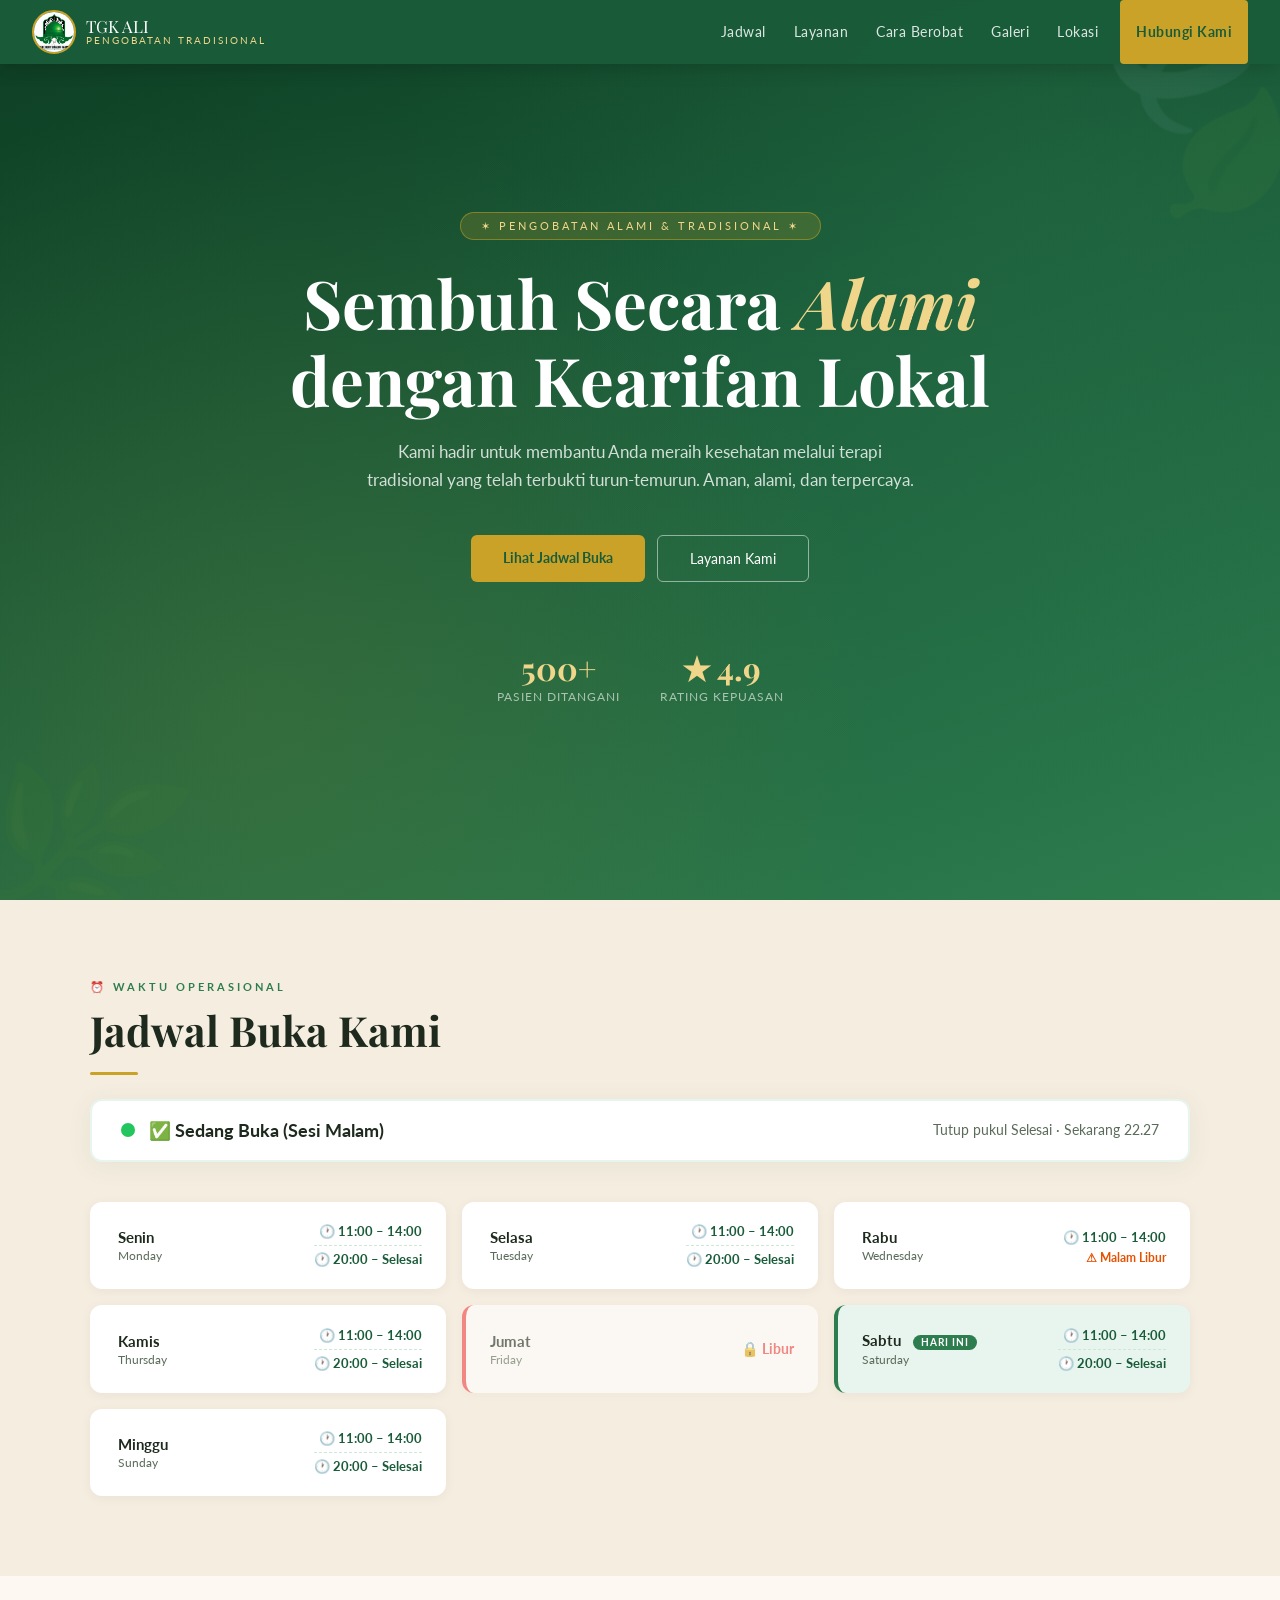
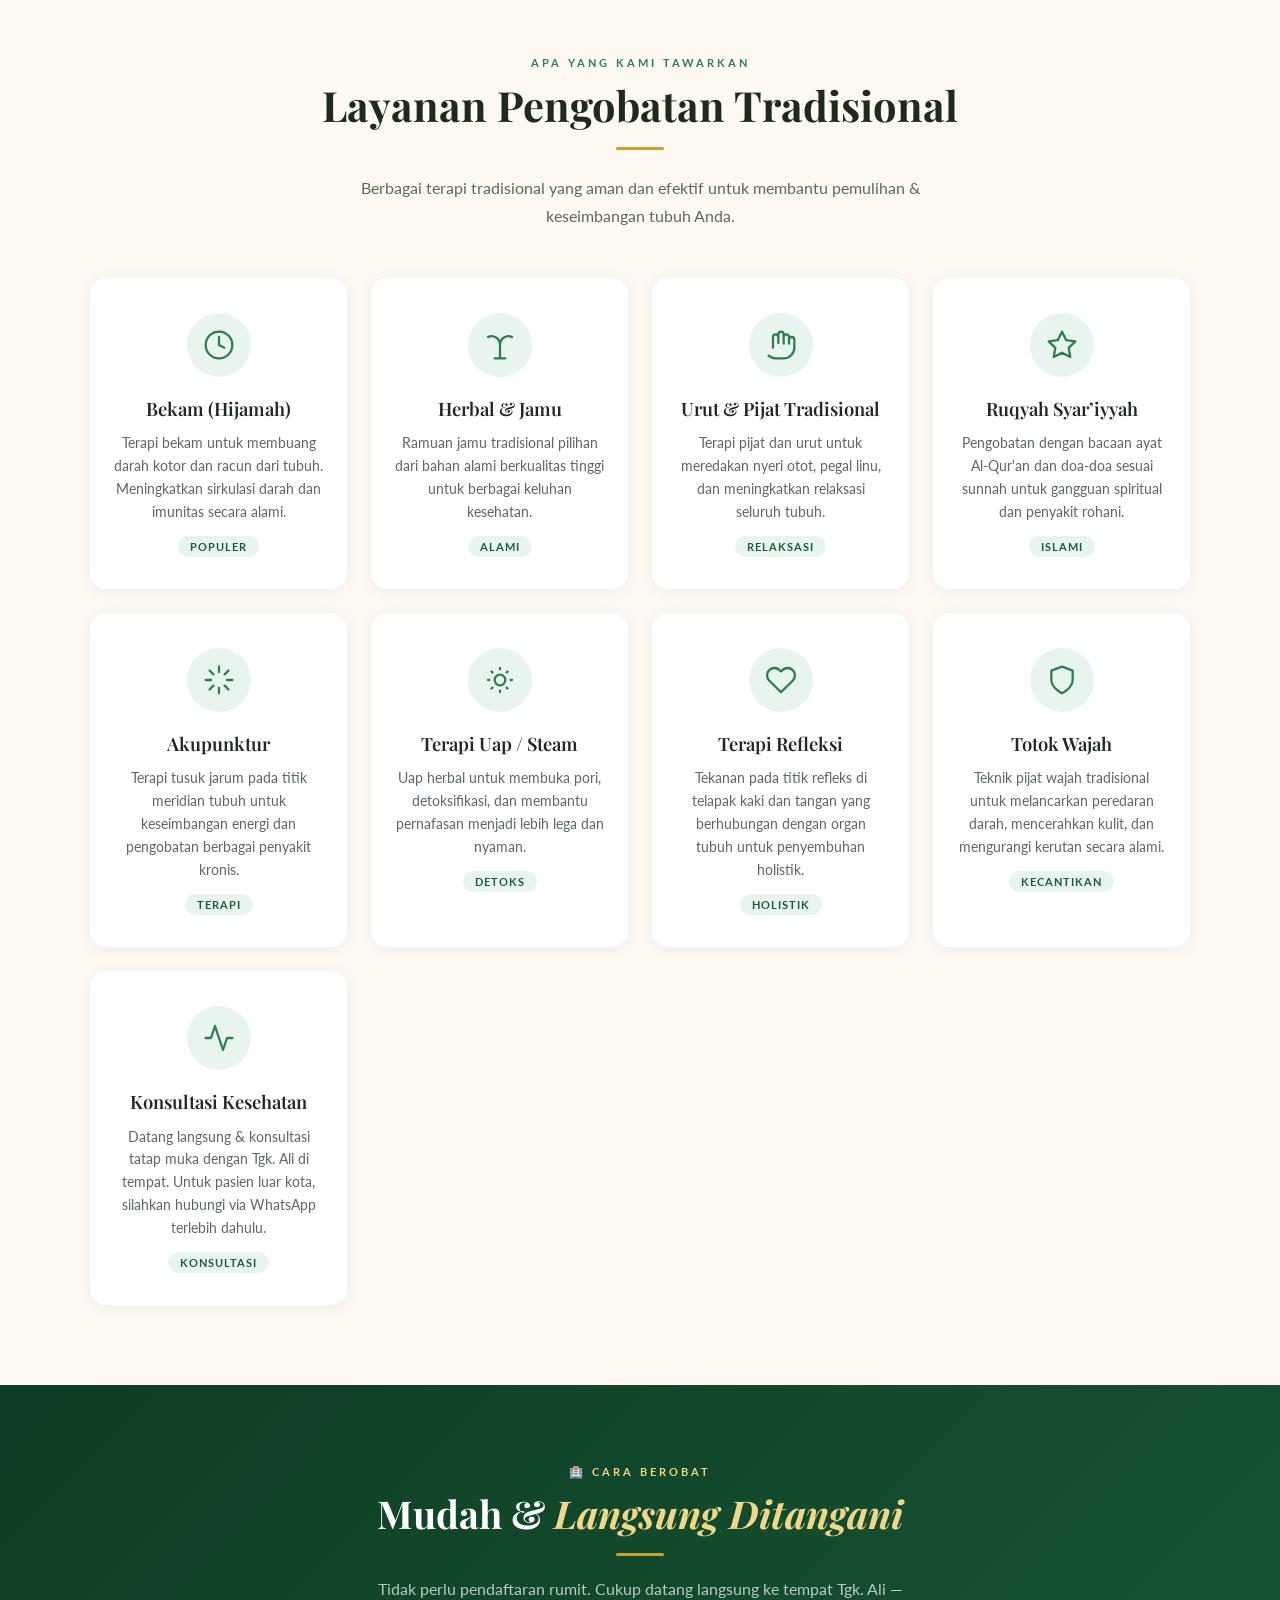
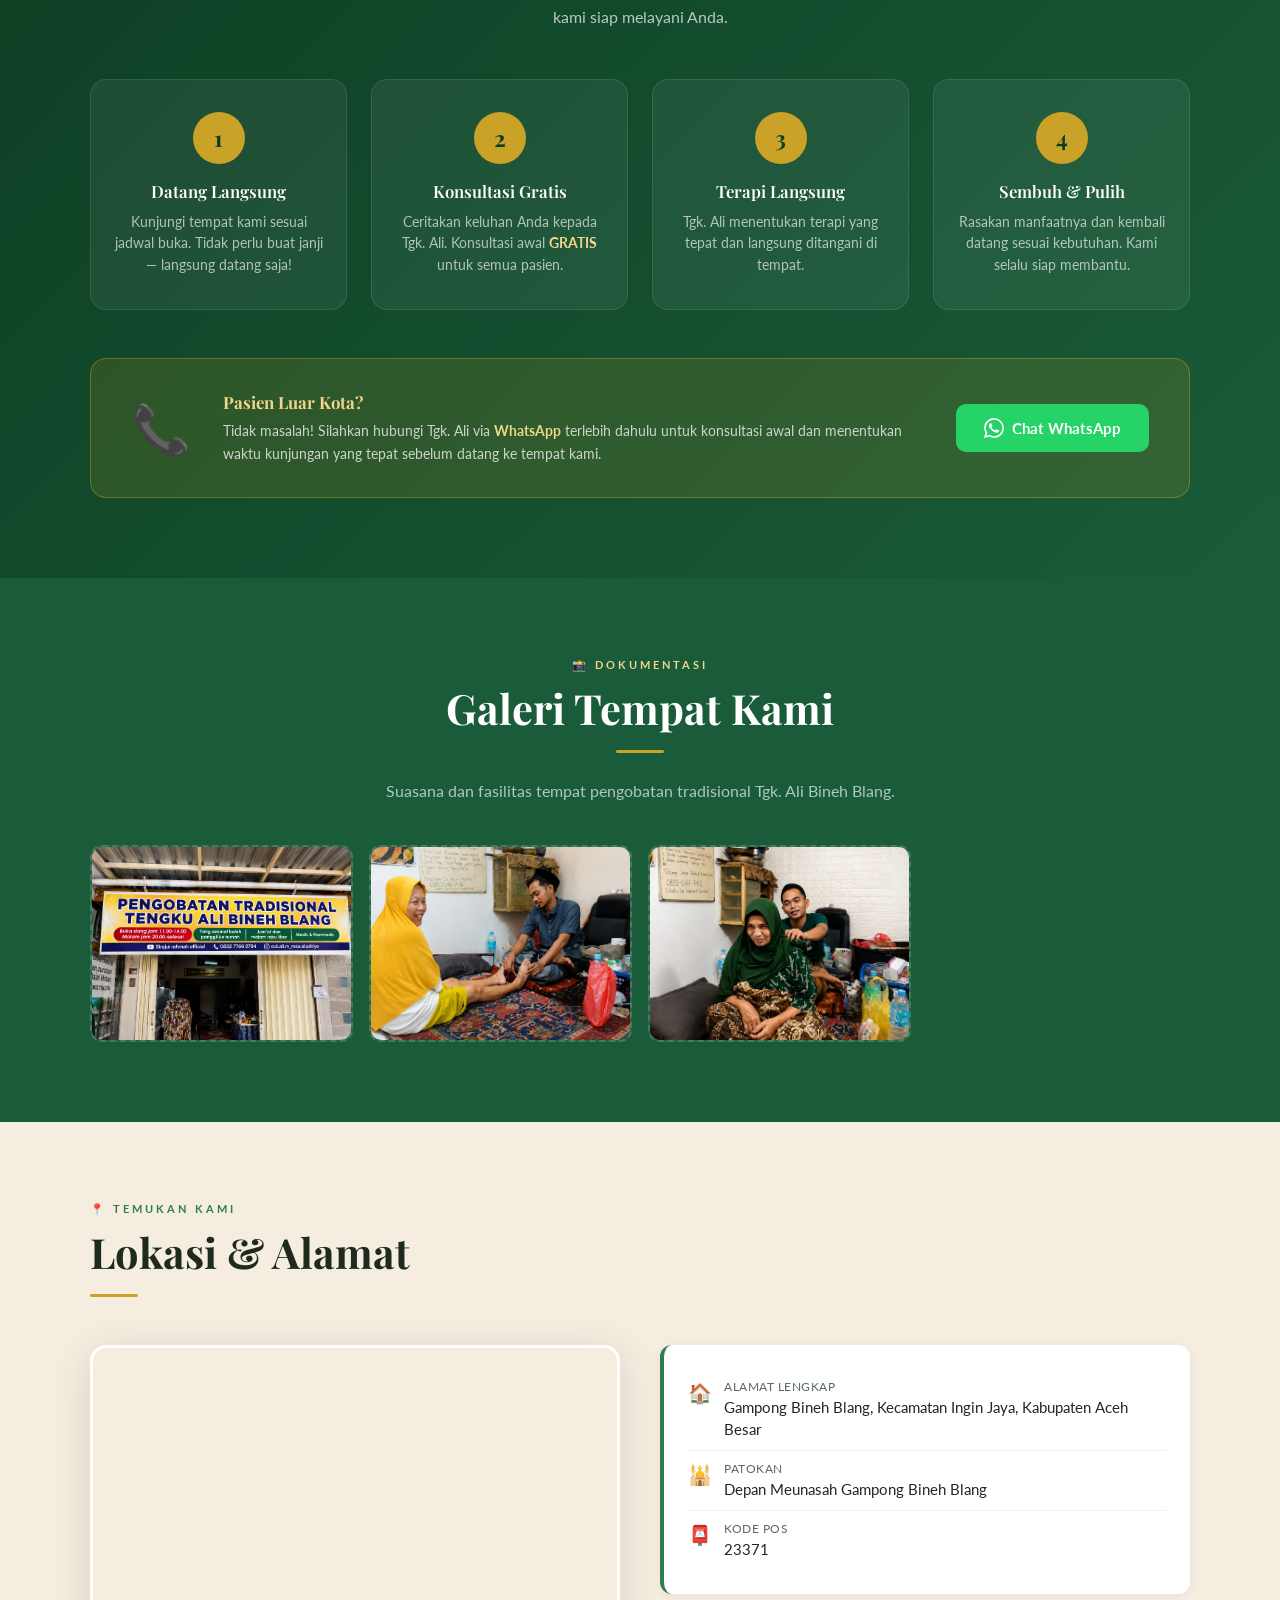
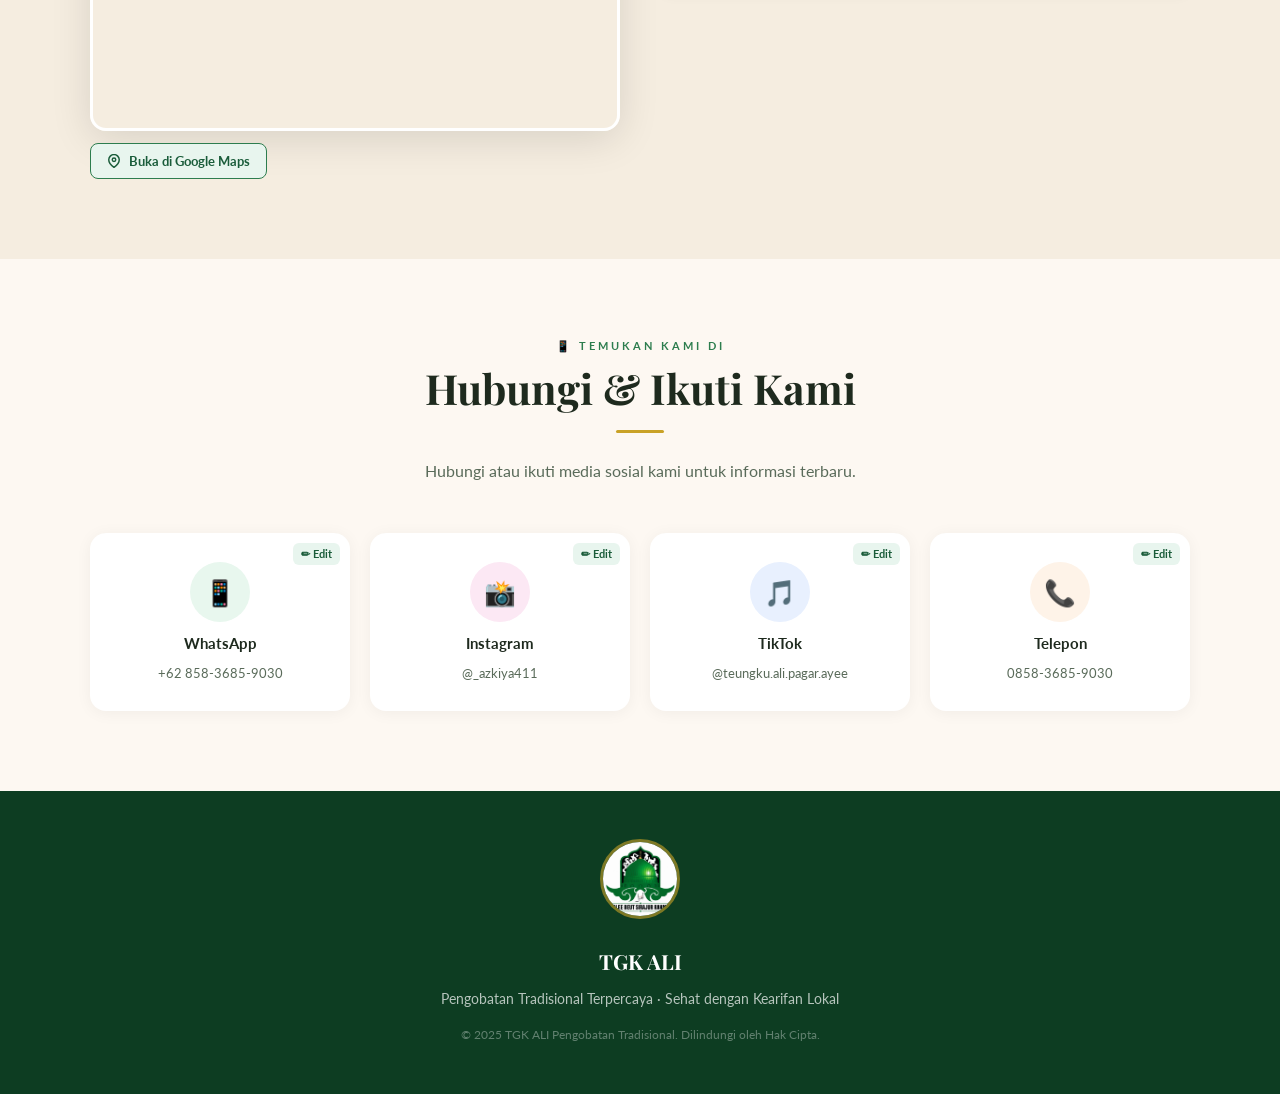
==== commit 5a726853: "Remove 'Edit Info' text from stats section Removed the 'Edit Info' text from the paragraph element." ====
--- a/index.html
+++ b/index.html
@@ -60,7 +60,7 @@
         <div class="hero-stat-lbl">Rating Kepuasan</div>
       </div>
     </div>
-    <p style="margin-top:1.5rem;font-size:0.7rem;color:rgba(255,255,255,0.3);cursor:pointer;" onclick="bukaEditStats()">&#x270F; Edit Info</p>
+    <p style="margin-top:1.5rem;font-size:0.7rem;color:rgba(255,255,255,0.3);cursor:pointer;" onclick="bukaEditStats()"></p>
   </div>
 </section>
 
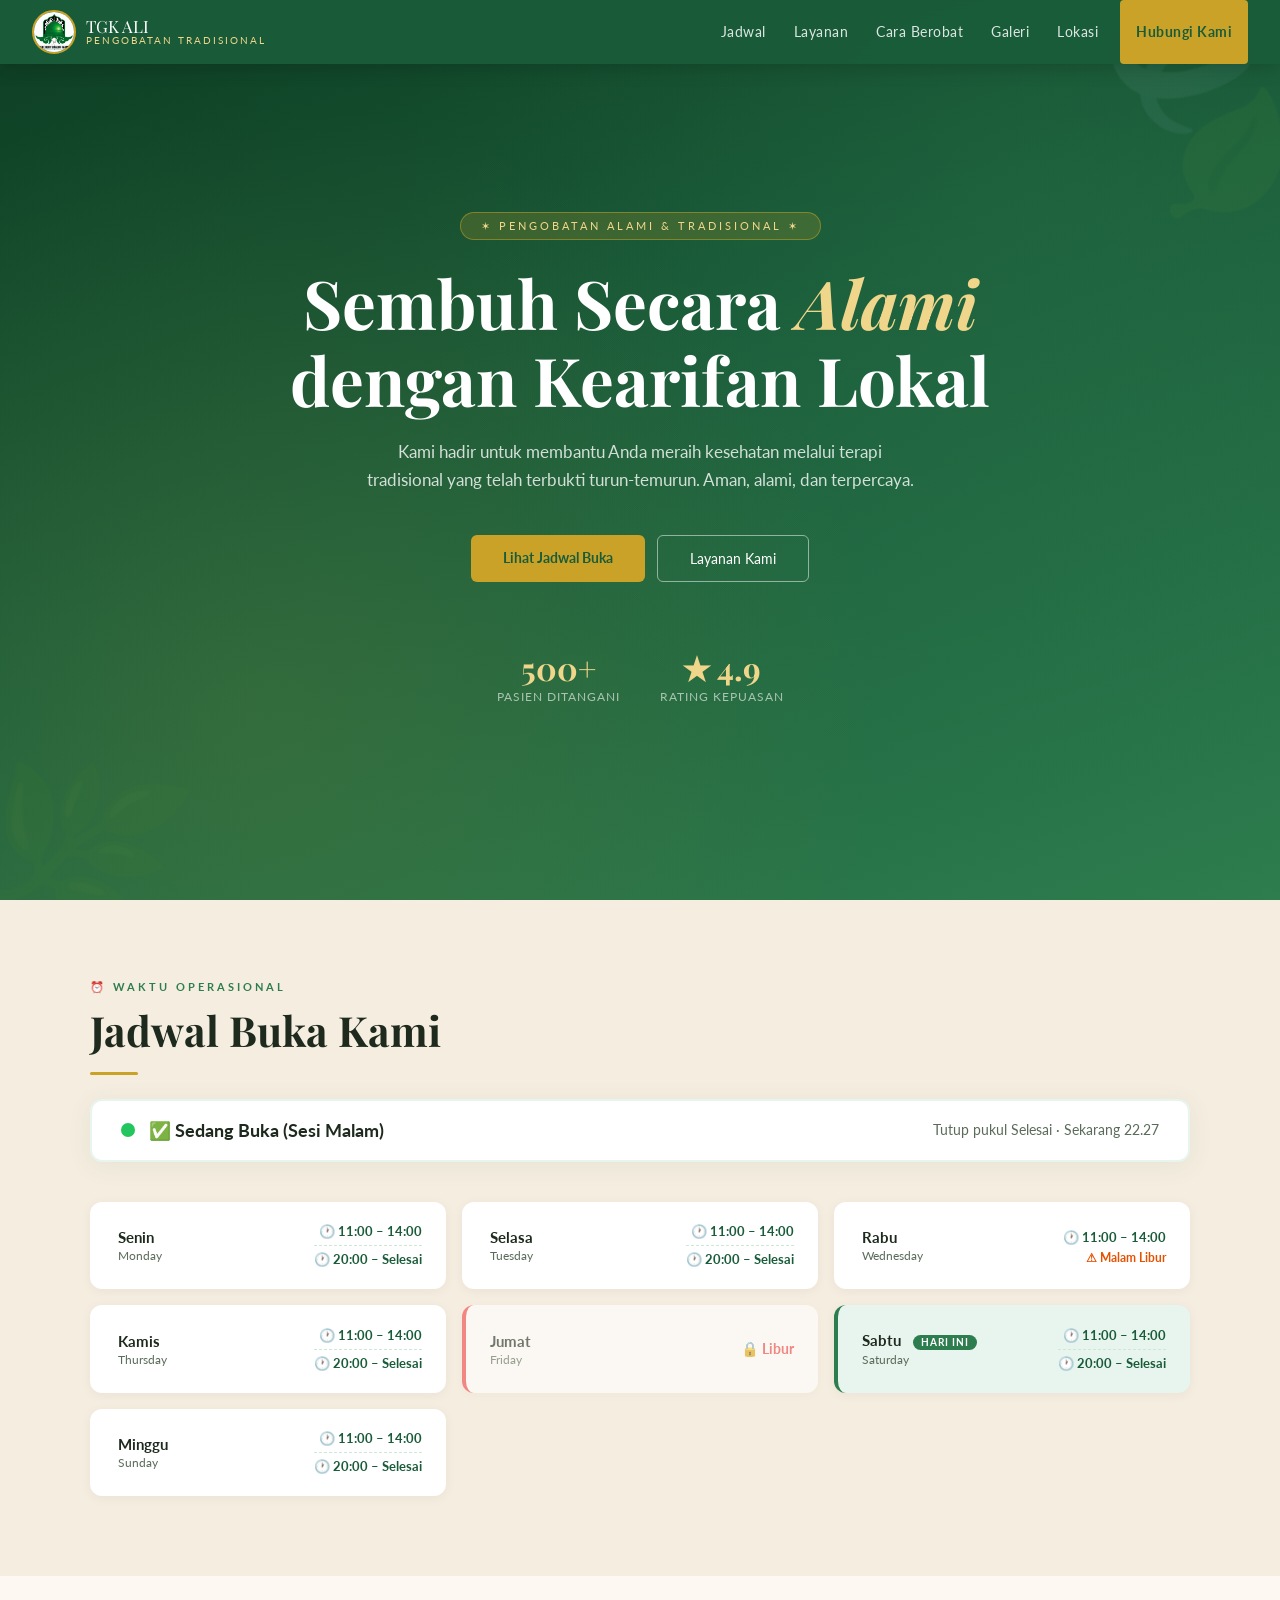
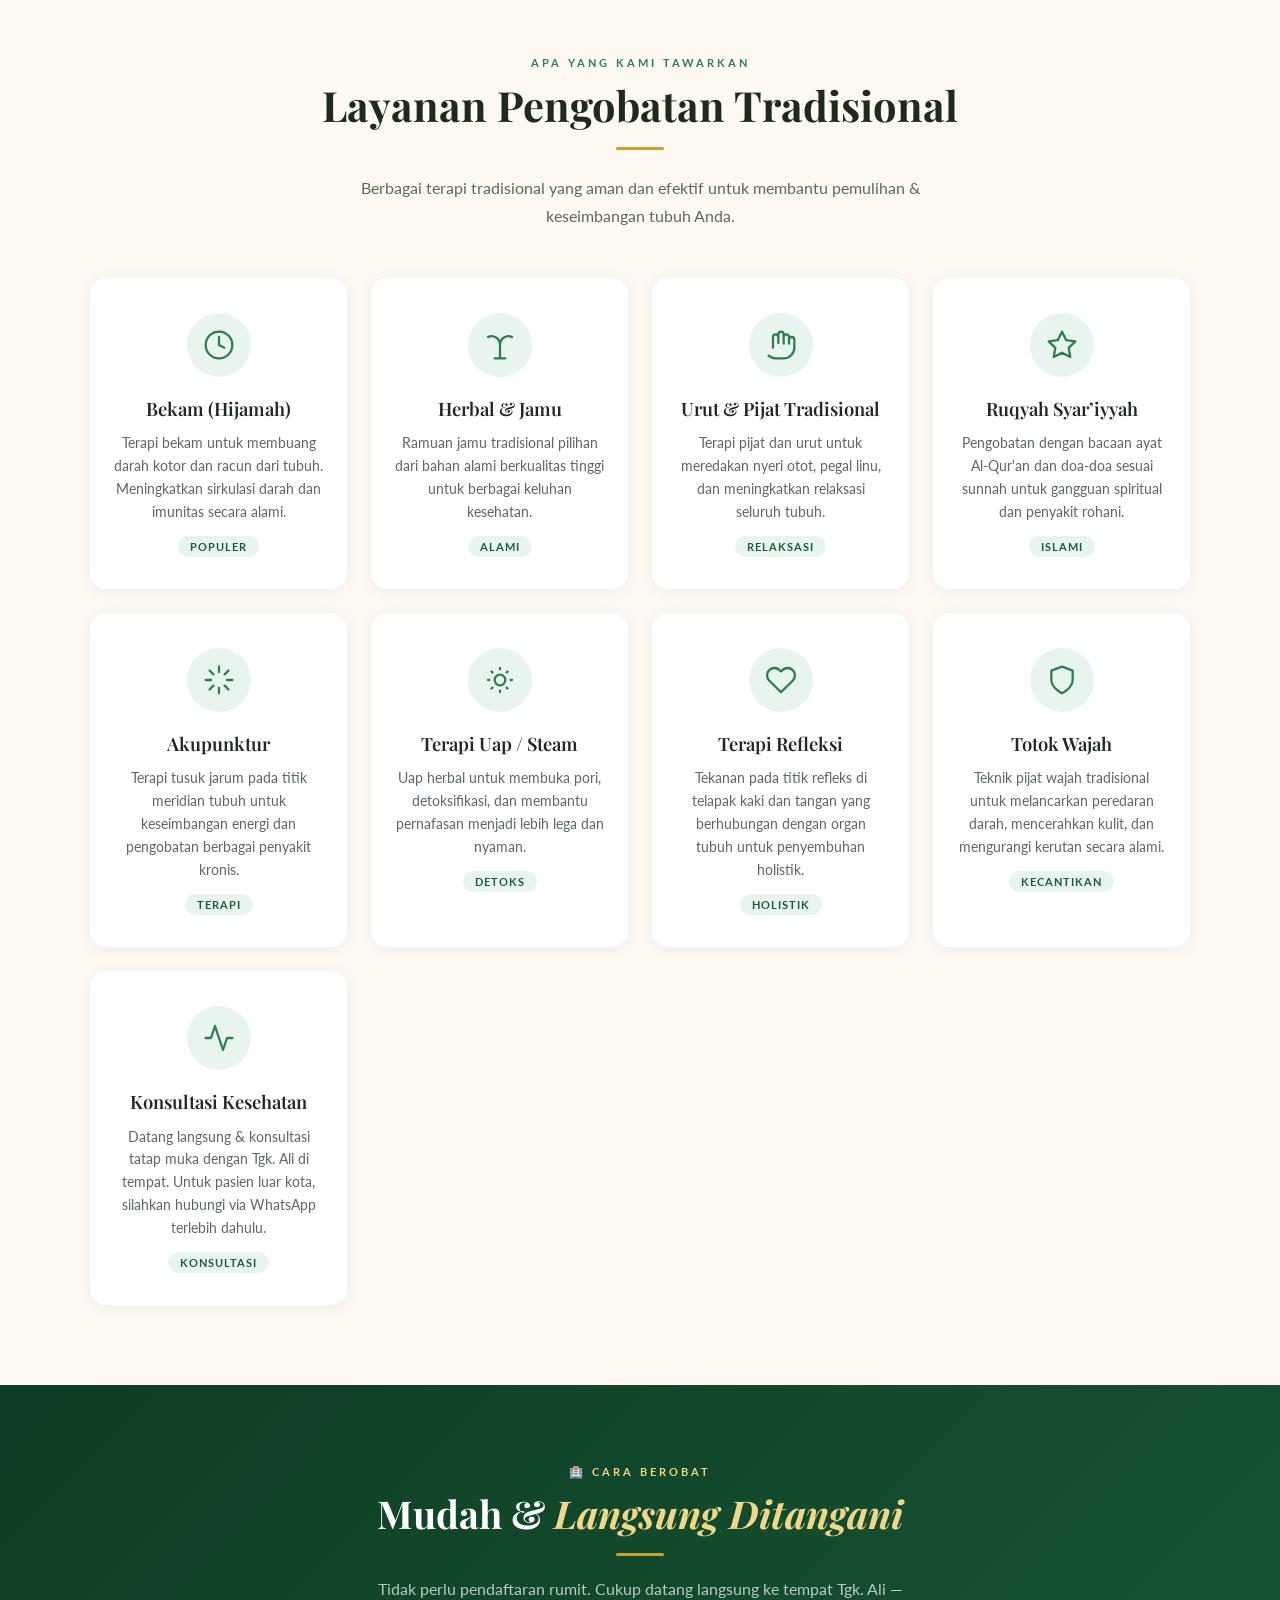
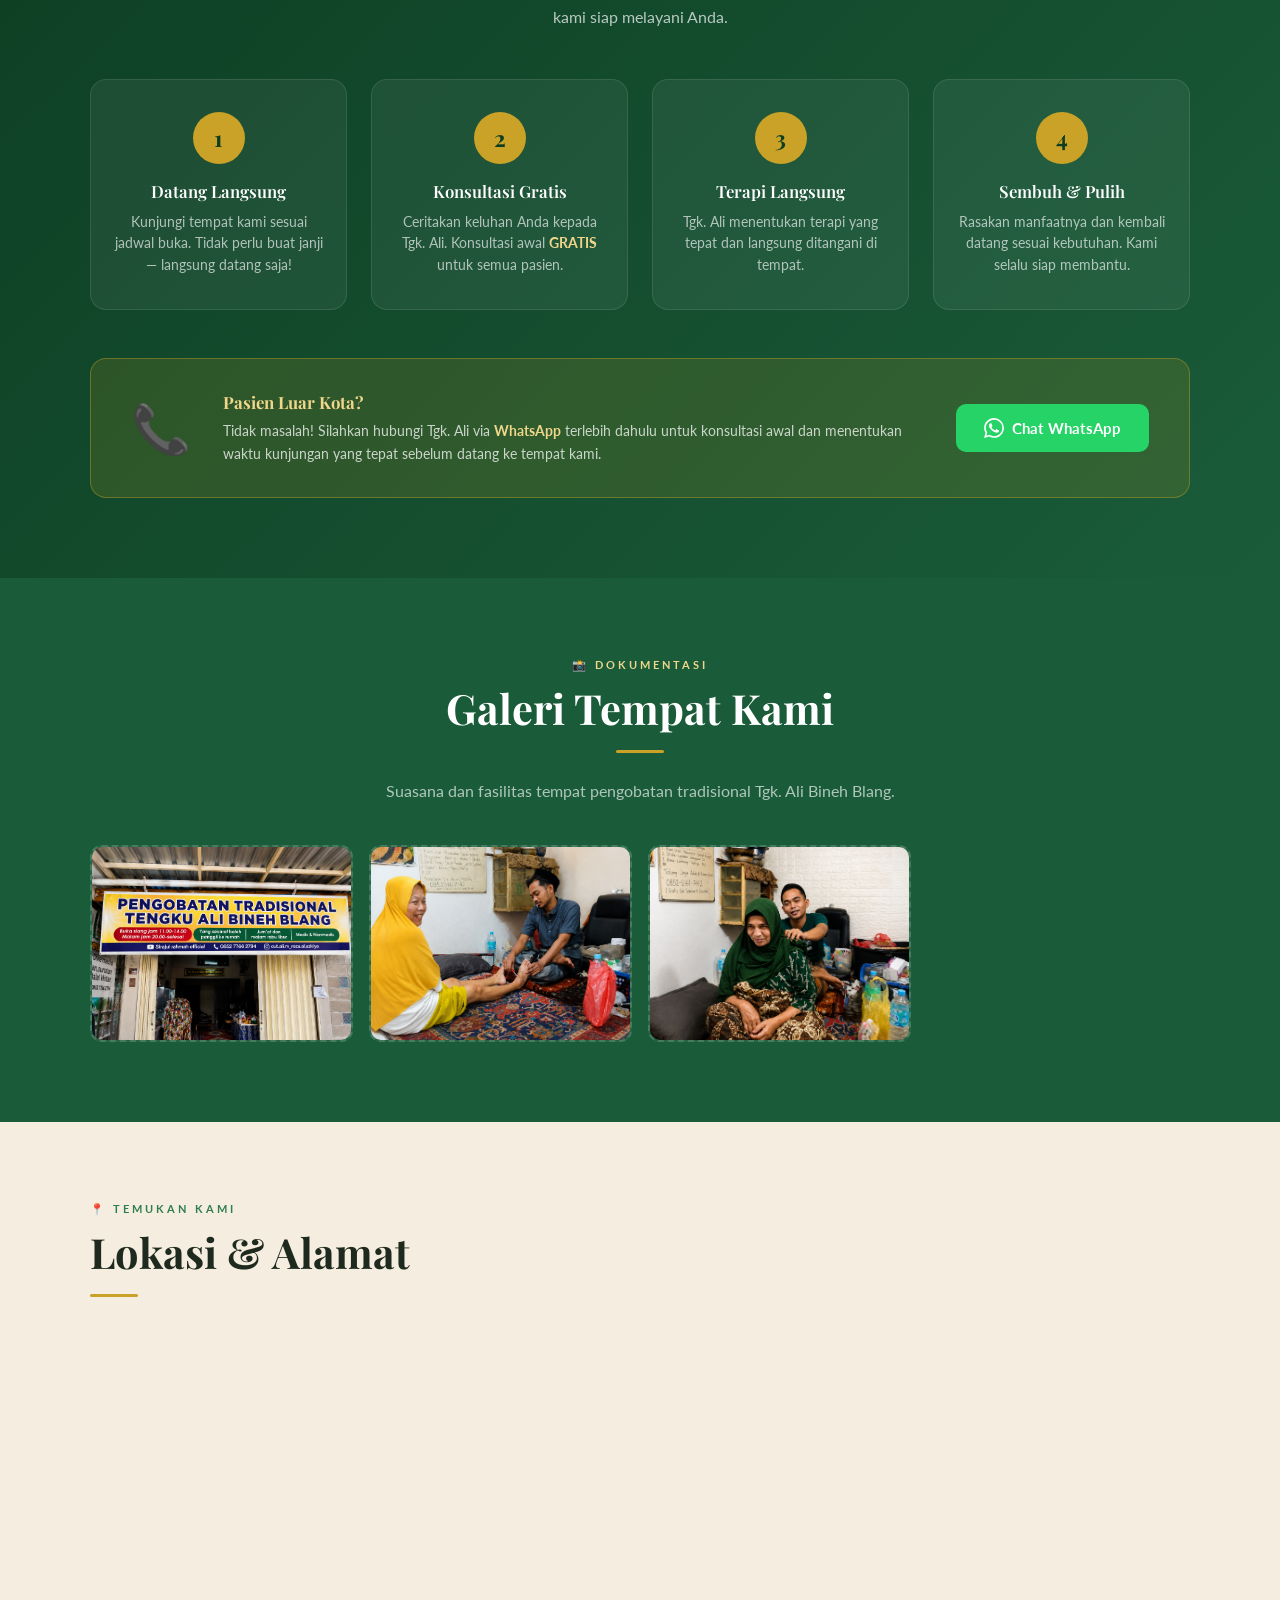
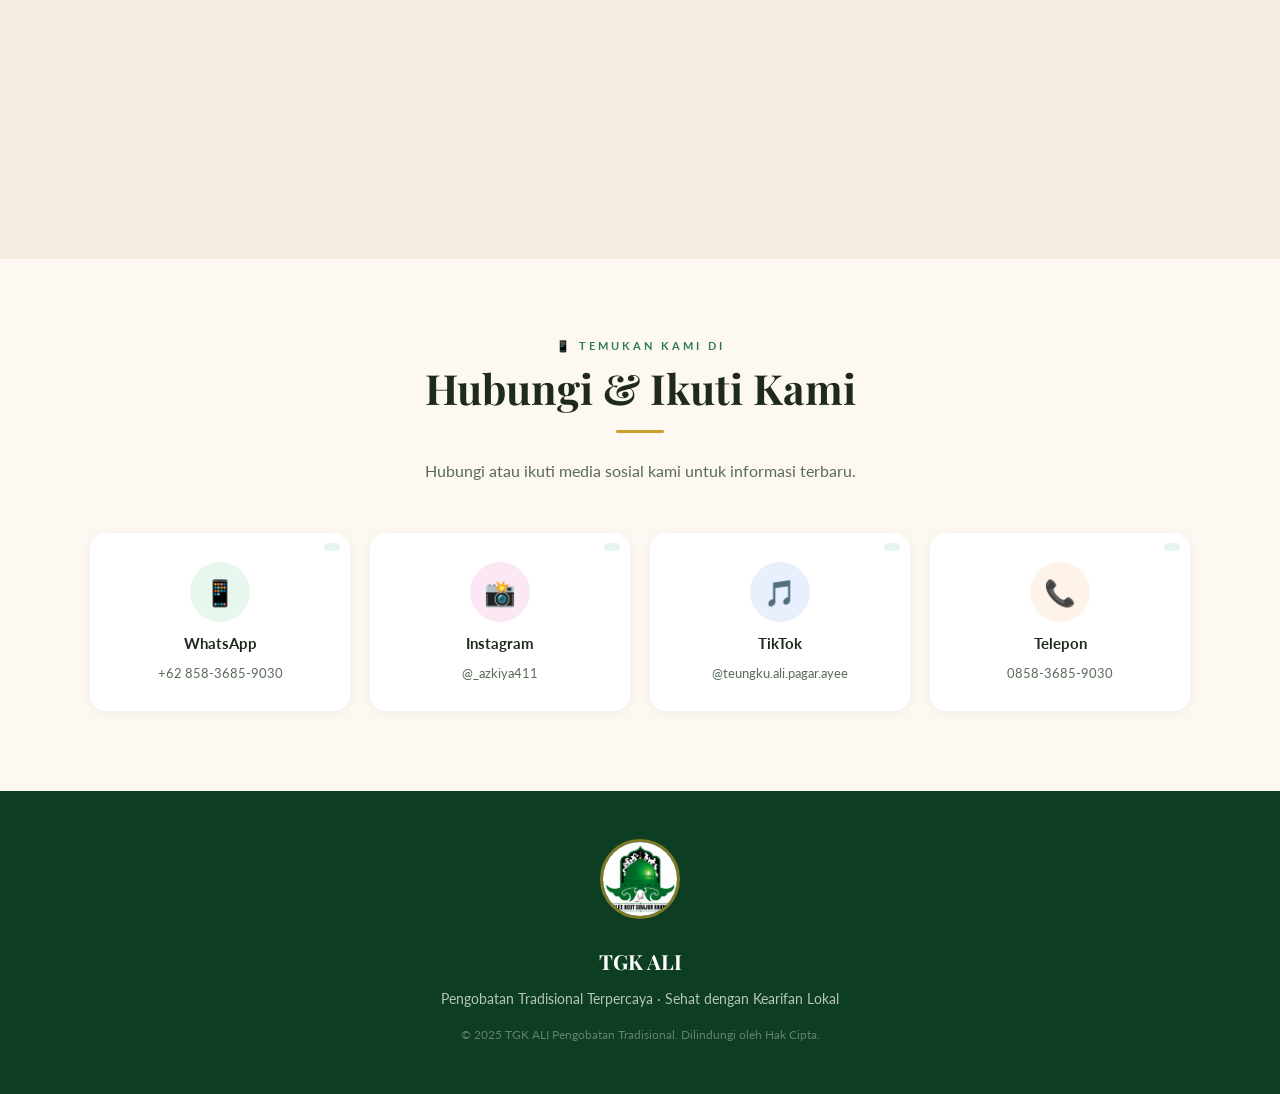
==== commit 4ac277d4: "Remove 'Edit' text from contact buttons Removed 'Edit' text from contact buttons for cleaner UI." ====
--- a/index.html
+++ b/index.html
@@ -280,25 +280,25 @@
     </div>
     <div class="kontak-grid reveal">
       <div class="kontak-card" onclick="bukaLink('wa',event)">
-        <button class="btn-edit-kontak" onclick="bukaEditKontak('wa',event)">&#x270F; Edit</button>
+        <button class="btn-edit-kontak" onclick="bukaEditKontak('wa',event)"></button>
         <div class="kontak-circle circle-wa">&#x1F4F1;</div>
         <div class="kontak-name">WhatsApp</div>
         <div class="kontak-val" id="tampilWa">+62 858-3685-9030</div>
       </div>
       <div class="kontak-card" onclick="bukaLink('ig',event)">
-        <button class="btn-edit-kontak" onclick="bukaEditKontak('ig',event)">&#x270F; Edit</button>
+        <button class="btn-edit-kontak" onclick="bukaEditKontak('ig',event)"></button>
         <div class="kontak-circle circle-ig">&#x1F4F8;</div>
         <div class="kontak-name">Instagram</div>
         <div class="kontak-val" id="tampilIg">@_azkiya411</div>
       </div>
       <div class="kontak-card" onclick="bukaLink('tt',event)">
-        <button class="btn-edit-kontak" onclick="bukaEditKontak('tt',event)">&#x270F; Edit</button>
+        <button class="btn-edit-kontak" onclick="bukaEditKontak('tt',event)"></button>
         <div class="kontak-circle circle-tt">&#x1F3B5;</div>
         <div class="kontak-name">TikTok</div>
         <div class="kontak-val" id="tampilTt">@teungku.ali.pagar.ayee</div>
       </div>
       <div class="kontak-card" onclick="bukaLink('tel',event)">
-        <button class="btn-edit-kontak" onclick="bukaEditKontak('tel',event)">&#x270F; Edit</button>
+        <button class="btn-edit-kontak" onclick="bukaEditKontak('tel',event)"></button>
         <div class="kontak-circle circle-tel">&#x1F4DE;</div>
         <div class="kontak-name">Telepon</div>
         <div class="kontak-val" id="tampilTel">0858-3685-9030</div>
